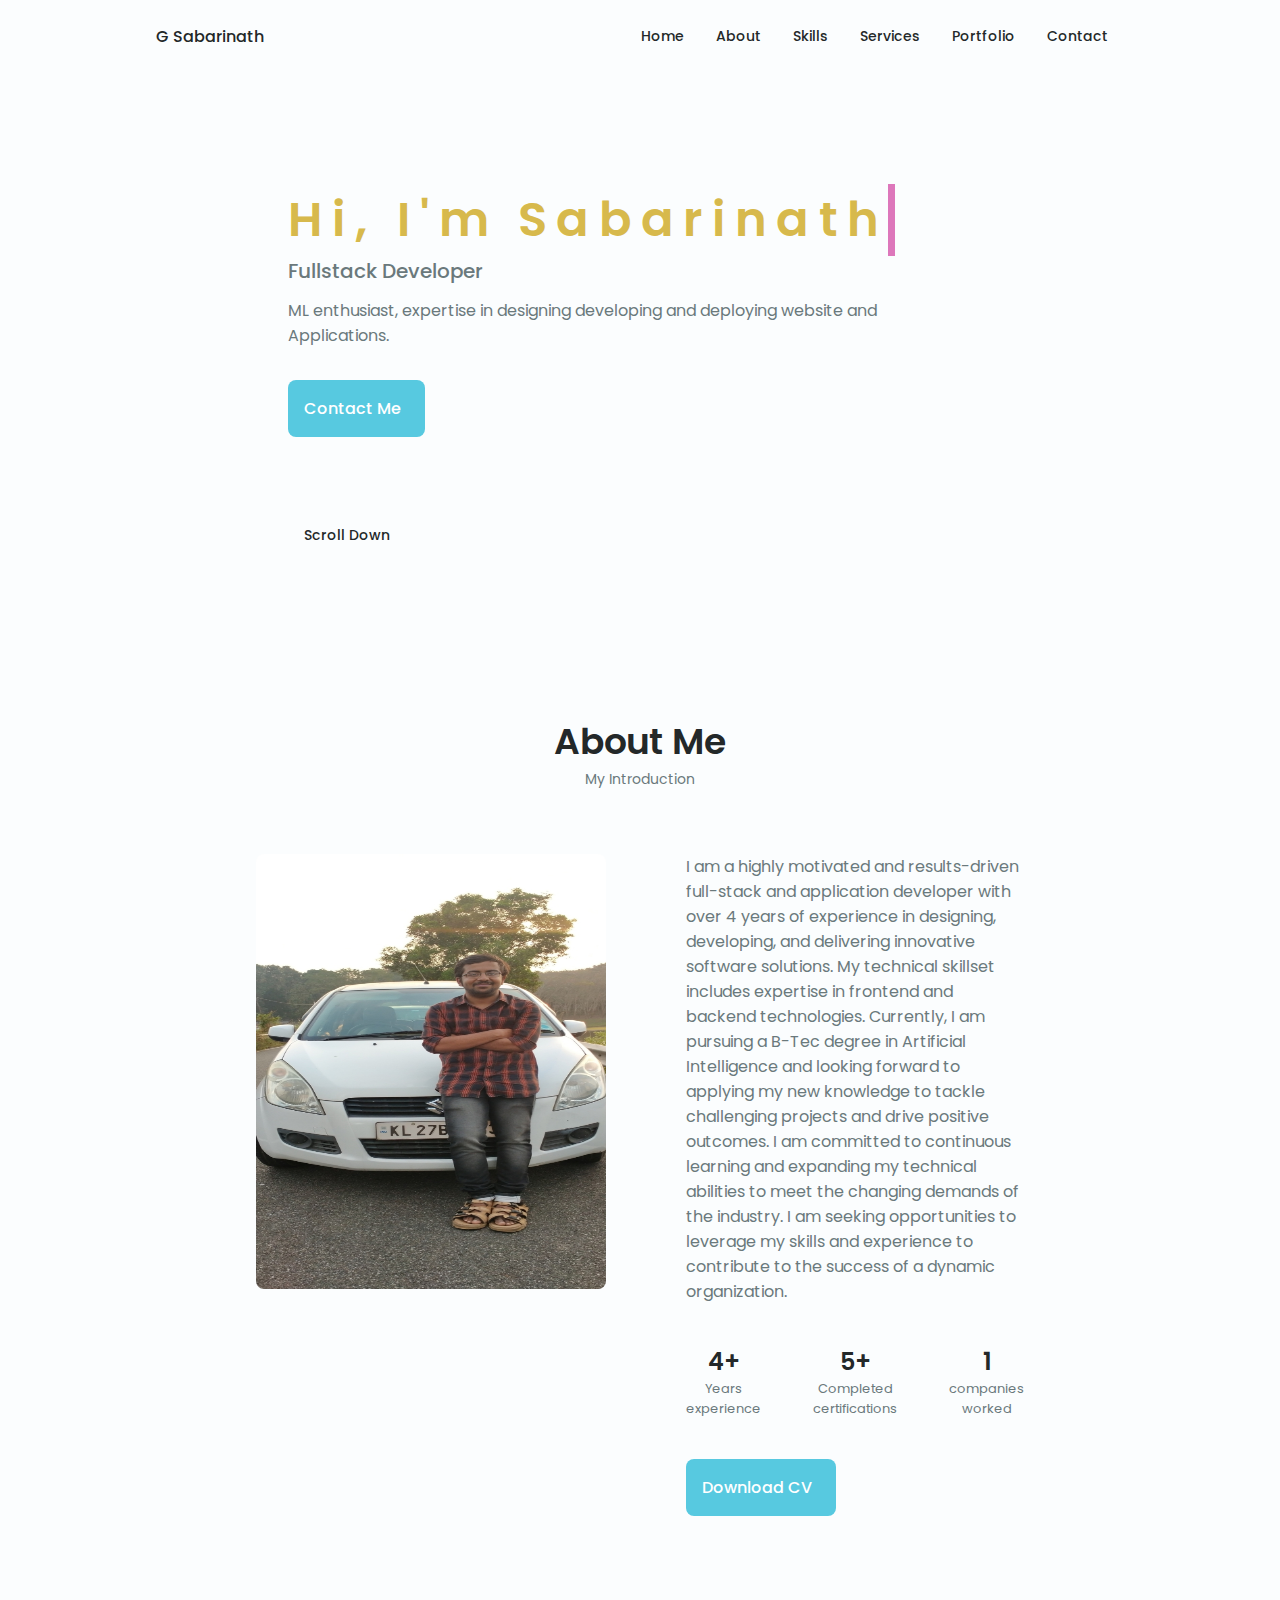
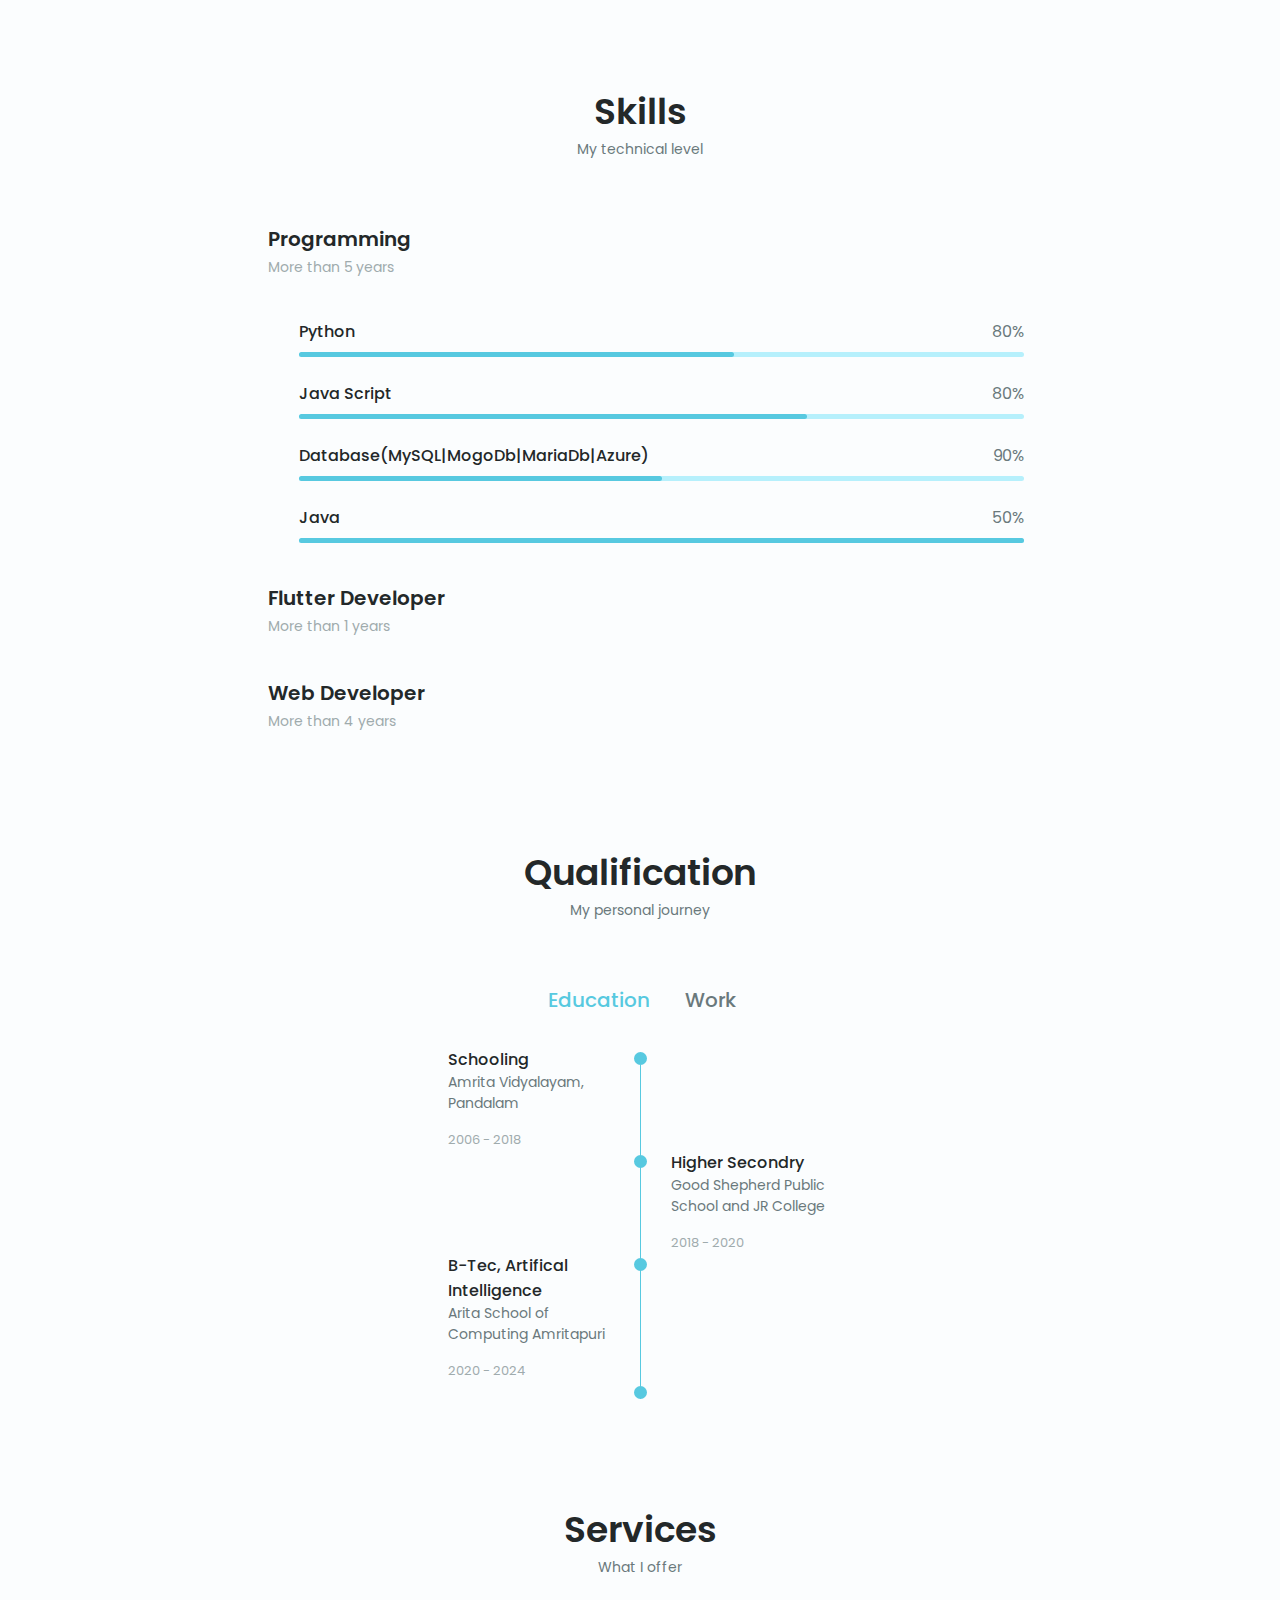
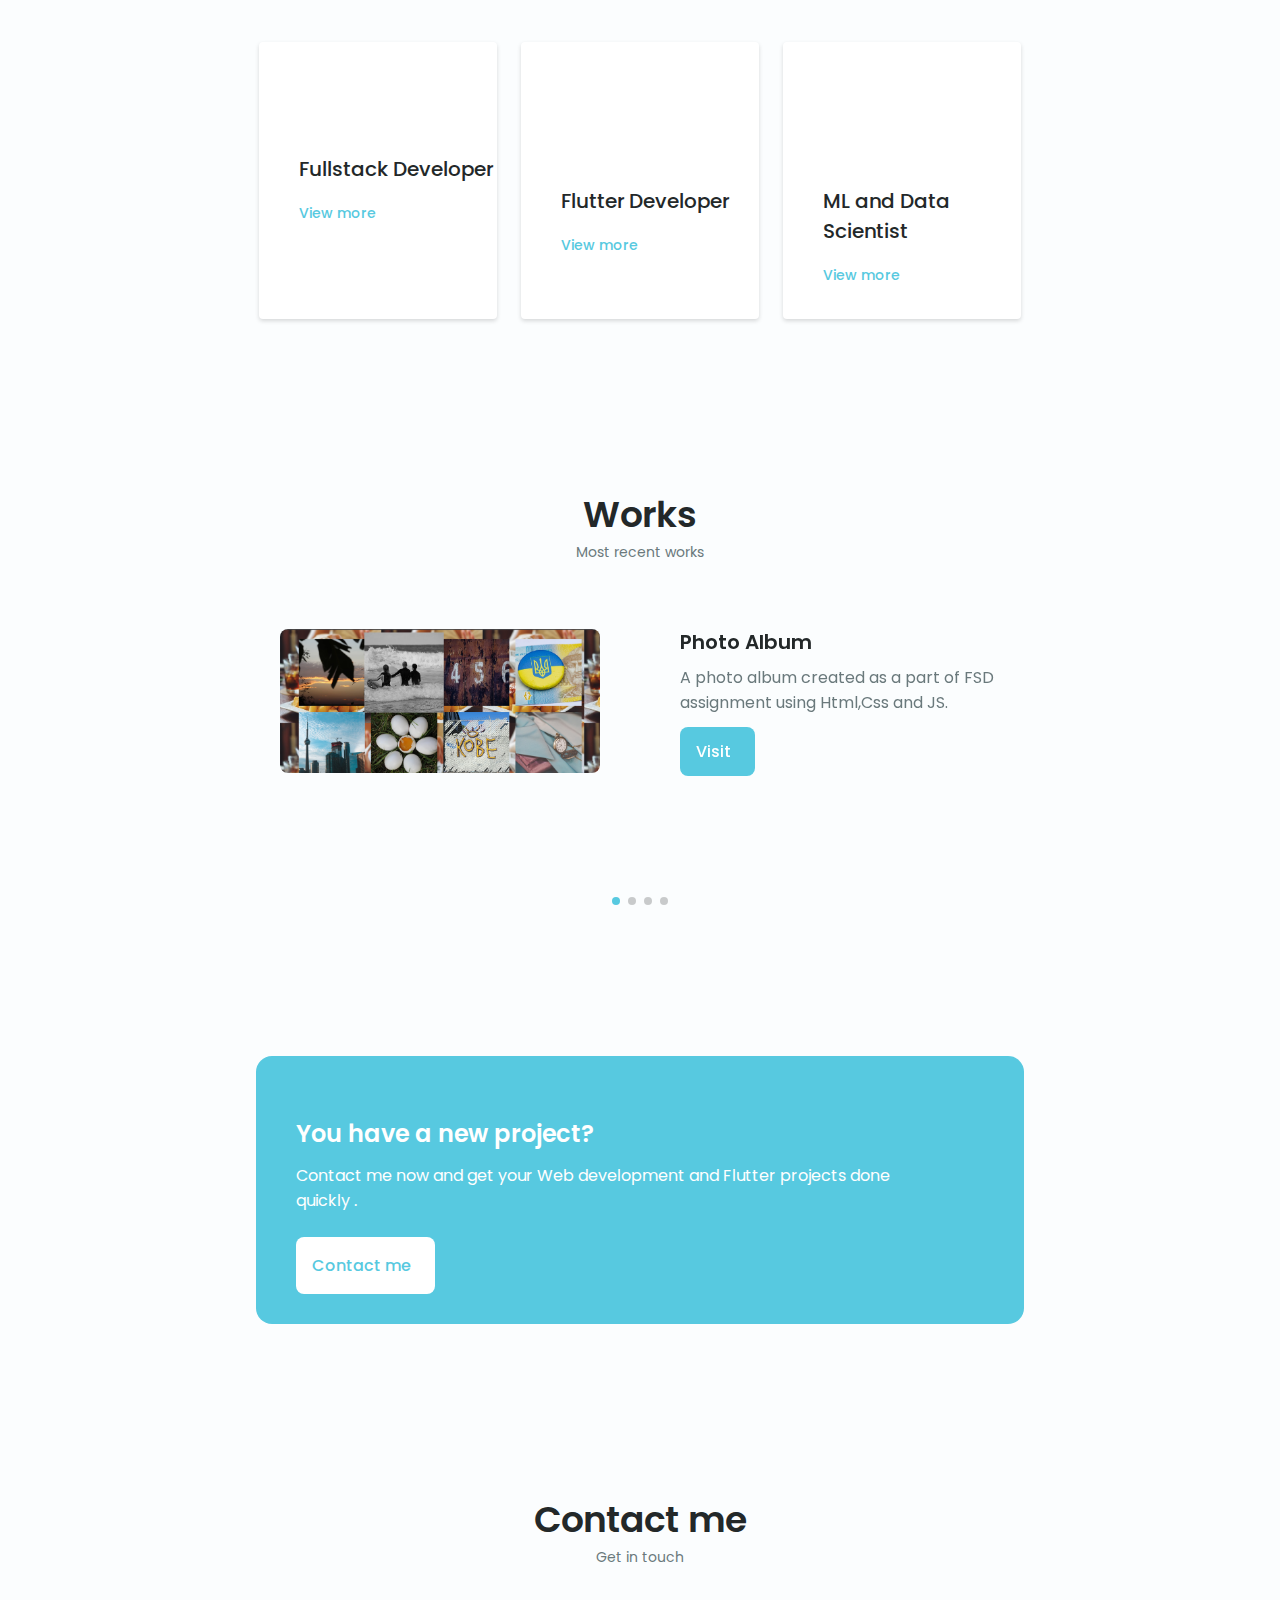
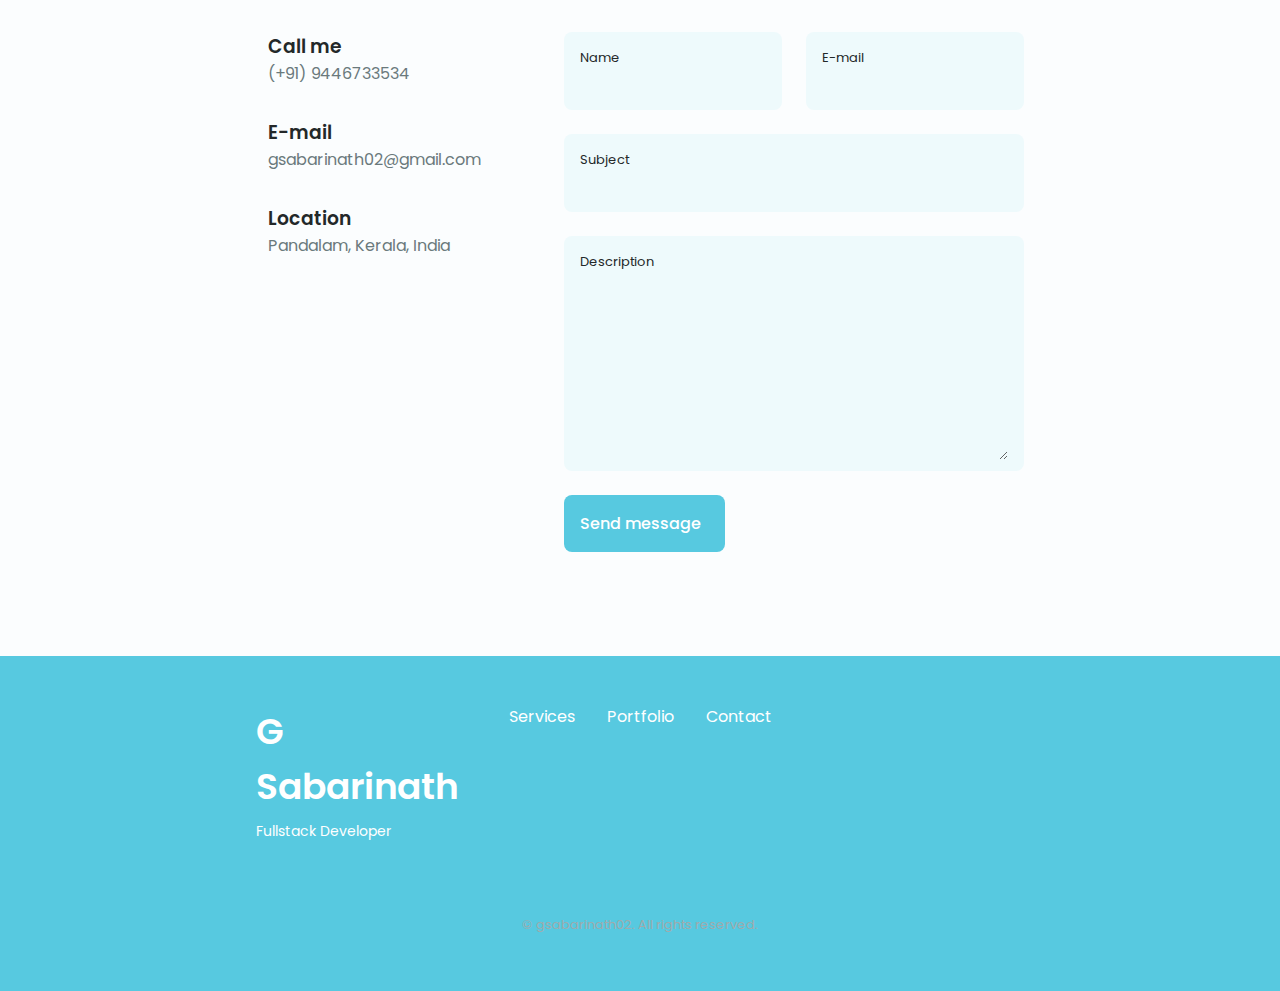
==== index.html @ 2fd99873 "Wordle Game Started" ====
<!DOCTYPE html>
    <html lang="en">
    <head>
        <meta charset="UTF-8">
        <meta name="viewport" content="width=device-width, initial-scale=1.0">

        <!--==================== UNICONS ====================-->
        <link rel="stylesheet" href="https://unicons.iconscout.com/release/v4.0.0/css/line.css">
        
        <!--==================== SWIPER CSS ====================-->
        <link rel="stylesheet" href="./packages/css/swiper-bundle.min.css">
        
        <!--==================== CSS ====================-->
        <link rel="stylesheet" href="./packages/css/styles.css">

        <style>
            
        </style>

        <title>Sabarinath</title>
    </head>
    <body>
        <!--==================== HEADER ====================-->
        <header class="header" id="header">
            <nav class="nav container">
                <a href="#" class="nav__logo">G Sabarinath</a>
                <div class="nav__menu" id="nav-menu">
                    <ul class="nav__list grid">
                        <li class="nav__item">
                            <a href="#home" class="nav__link">
                                <i class="uil uil-estate nav__icon"></i>Home
                            </a>
                        </li>
                        <li class="nav__item">
                            <a href="#about" class="nav__link">
                                <i class="uil uil-user nav__icon"></i>About
                            </a>
                        </li>
                        <li class="nav__item">
                            <a href="#skills" class="nav__link">
                                <i class="uil uil-file-alt nav__icon"></i>Skills
                            </a>
                        </li>
                          <li class="nav__item">
                            <a href="#services" class="nav__link">
                                <i class="uil uil-briefcase-alt nav__icon"></i>Services
                            </a>
                        </li>
                        <li class="nav__item">
                            <a href="#portfolio" class="nav__link">
                                <i class="uil uil-scenery nav__icon"></i>Portfolio                                
                            </a>
                        </li>
                        <li class="nav__item">
                            <a href="#contact" class="nav__link">
                                <i class="uil uil-message nav__icon"></i>Contact                               
                            </a>
                        </li>
                    </ul>
                    <i class="uil uil-times nav__close" id="nav-close"></i>
                </div>
                <div class="nav__btns">
                    <!-- Theme change button -->

                    <i class="uil uil-moon change-theme" id="theme-button"></i>

                    <div class="nav__toggle" id="nav-toggle">
                        <i class="uil uil-apps"></i>
                    </div>
                </div>
            </nav>
        </header>

        <!--==================== MAIN ====================-->
        <main class="main">
            <!--==================== HOME ====================-->
            <section class="home section" id="home">
                <div class="home__container container grid">
                    <div class="home__content grid">
                        <div class="home__social">
                            <a href="https://www.linkedin.com/in/g-sabarinath02/" target="_blank" class="home__social-icon">
                                <i class="uil uil-linkedin-alt"></i>
                            </a>
                            <a href="https://twitter.com/g-sabarinath02" target="_blank" class="home__social-icon">
                                <i class="uil uil-twitter-alt"></i>
                            </a>
                            <a href="https://www.github.com/gsabarinath02" target="_blank" class="home__social-icon">
                                <i class="uil uil-github-alt"></i>
                            </a>
                        </div>

                        <div class="home__data">
                            <h1 class="home__title home__title-container">Hi, I'm Sabarinath
                            <h3 class="home__subtitle">Fullstack Developer</h3>
                            <p class="home__description">ML enthusiast,  expertise in designing developing and deploying website and Applications.</p>
                            <a href="#contact" class="button button--flex home__button">
                                Contact Me<i class="uil uil-message button__icon"></i>
                            </a>
                        </div>
                    </div>

                    <div class="home__scroll">
                        <a href="#about" class="home__scroll-button button--flex">
                            <i class="uil uil-mouse-alt home__scroll-mouse"></i>
                            <span class="home__scroll-name">Scroll Down</span>
                            <i class="uil uil-arrow-down home__scroll-arrow"></i>
                        </a>
                    </div>
                </div>
            </section>

            <!--==================== ABOUT ====================-->
            <section class="about section" id="about">
                <h2 class="section__title">About Me</h2>
                <span class="section__subtitle">My Introduction</span>

                <div class="about__container container grid">
                    <img src="packages/images/sabari2.png" alt="" class="about__img">
                    <div class="about__data">
                        <p class="about__description">
                            I am a highly motivated and results-driven full-stack and application developer with over 4 years of experience in designing, developing, 
                            and delivering innovative software solutions. My technical skillset includes expertise in frontend and backend technologies. 
                            Currently, I am pursuing a B-Tec degree in Artificial Intelligence and looking forward to applying my new knowledge to tackle 
                            challenging projects and drive positive outcomes.
                             I am committed to continuous learning and expanding my technical abilities to meet the changing demands of the industry.
                              I am seeking opportunities to leverage my skills and experience to contribute to the success of a dynamic organization.
                        </p>
                        <div class="about__info">
                            <div>
                                <span class="about__info-title">4+</span>
                                <span class="about__info-name">Years <br> experience</span>
                            </div>
                            <div>
                                <span class="about__info-title">5+</span>
                                <span class="about__info-name">Completed <br> certifications</span>
                            </div>
                            <div>
                                <span class="about__info-title">1</span>
                                <span class="about__info-name">companies<br>worked</span>
                            </div>
                        </div>

                        <div class="about__buttons">
                            <a download="" href="packages/Sabari_cv.pdf" class="button button--flex">
                                Download CV<i class="uil uil-download-alt button__icon"></i>
                            </a>
                        </div>
                    </div>
                </div>
            </section>

            <!--==================== SKILLS ====================-->
            <section class="skills section" id="skills">
                <h2 class="section__title">Skills</h2>
                <span class="section__subtitle">My technical level</span>

                <div class="skills__container container grid">
                    <div>
                         <!--==================== SKILL-1 ====================-->
                        <div class="skills__content skills__open">
                            <div class="skills__header">
                                <i class="uil uil-analytics skills__icon"></i>
                               <div>
                                   <h1 class="skills__title">Programming</h1>
                                   <span class="skills__subtitle">More than 5 years</span>
                               </div>

                               <i class="uil uil-angle-down skills__arrow"></i>
                            </div>
                            <div class="skills__list grid">
                                <div class="skills__data">
                                    <div class="skills__titles">
                                        <h3 class="skills__name">Python</h3>
                                        <span class="skills__number">80%</span>
                                    </div>
                                    <div class="skills__bar">
                                        <span class="skills__percentage skills__python"></span>
                                    </div>
                                </div>
                               <div class="skills__data">
                                   <div class="skills__titles">
                                       <h3 class="skills__name">Java Script</h3>
                                       <span class="skills__number">80%</span>
                                   </div>
                                   <div class="skills__bar">
                                       <span class="skills__percentage skills__tab"></span>
                                   </div>
                               </div>
                               <div class="skills__data">
                                   <div class="skills__titles">
                                       <h3 class="skills__name">Database(MySQL|MogoDb|MariaDb|Azure)</h3>
                                       <span class="skills__number">90%</span>
                                   </div>
                                   <div class="skills__bar">
                                       <span class="skills__percentage skills__sql"></span>
                                   </div>
                               </div>
                               <div class="skills__data">
                                   <div class="skills__titles">
                                       <h3 class="skills__name">Java</h3>
                                       <span class="skills__number">50%</span>
                                   </div>
                                   <div class="skills__bar">
                                       <span class="skills__percentage skills__java"></span>
                                   </div>
                               </div>
                            </div>
                        </div>
                         <!--==================== SKILLS 2 ====================-->
                        <div class="skills__content skills__close">
                            <div class="skills__header">
                                <i class="uil uil-money-bill skills__icon"></i>
                               <div>
                                   <h1 class="skills__title">Flutter Developer</h1>
                                   <span class="skills__subtitle">More than 1 years</span>
                               </div>

                               <i class="uil uil-angle-down skills__arrow"></i>
                            </div>
                            <div class="skills__list grid">
                                <div class="skills__data">
                                    <div class="skills__titles">
                                        <h3 class="skills__name">Dart</h3>
                                        <span class="skills__number">50%</span>
                                    </div>
                                    <div class="skills__bar">
                                        <span class="skills__percentage skills__bank"></span>
                                    </div>
                               </div>
                               <div class="skills__data">
                                   <div class="skills__titles">
                                       <h3 class="skills__name">Flutter</h3>
                                       <span class="skills__number">50%</span>
                                   </div>
                                   <div class="skills__bar">
                                       <span class="skills__percentage skills__counter"></span>
                                   </div>
                               </div>
                               <div class="skills__data">
                                    <div class="skills__titles">
                                      <h3 class="skills__name">Firebase</h3>
                                      <span class="skills__number">60%</span>
                                    </div>
                                    <div class="skills__bar">
                                       <span class="skills__percentage skills__java"></span>
                                    </div>
                                </div>
                                <div class="skills__data">
                                   <div class="skills__titles">
                                       <h3 class="skills__name"></h3>
                                       <span class="skills__number">90%</span>
                                   </div>
                                   <div class="skills__bar">
                                       <span class="skills__percentage skills__office"></span>
                                   </div>
                                </div>
                            </div>
                        </div>
                    </div>

                    <div>
                        <!--==================== SKILLS 3 ====================-->
                        <div class="skills__content skills__close">
                            <div class="skills__header">
                               <i class="uil uil-brackets-curly skills__icon"></i>
                               <div>
                                   <h1 class="skills__title">Web Developer</h1>
                                   <span class="skills__subtitle">More than 4 years</span>
                               </div>

                               <i class="uil uil-angle-down skills__arrow"></i>
                            </div>
                            <div class="skills__list grid">
                                <div class="skills__data">
                                    <div class="skills__titles">
                                        <h3 class="skills__name">HTML</h3>
                                        <span class="skills__number">90%</span>
                                    </div>
                                    <div class="skills__bar">
                                        <span class="skills__percentage skills__html"></span>
                                    </div>
                                </div>
                               <div class="skills__data">
                                   <div class="skills__titles">
                                       <h3 class="skills__name">CSS</h3>
                                       <span class="skills__number">80%</span>
                                   </div>
                                   <div class="skills__bar">
                                       <span class="skills__percentage skills__css"></span>
                                   </div>
                               </div>
                               <div class="skills__data">
                                   <div class="skills__titles">
                                       <h3 class="skills__name">JavaScript</h3>
                                       <span class="skills__number">80%</span>
                                   </div>
                                   <div class="skills__bar">
                                       <span class="skills__percentage skills__js"></span>
                                   </div>
                               </div>
                               <div class="skills__data">
                                   <div class="skills__titles">
                                       <h3 class="skills__name">WordPress</h3>
                                       <span class="skills__number">70%</span>
                                   </div>
                                   <div class="skills__bar">
                                       <span class="skills__percentage skills__wordpress"></span>
                                   </div>
                               </div>
                           </div>
                       </div>
                    </div>
                </div>
            </section>

              <!--==================== QUALIFICATION ====================-->
        <section class="qualification__section">
            <h2 class="section__title">Qualification</h2>
            <span class="section__subtitle">My personal journey</span>

            <div class="qualification__container container">
                <div class="qualification__tabs">
                    <div class="qualification__button button--flex qualification__active" data-target='#education'>
                        <i class="uil uil-graduation-cap qualification__icon"></i>
                        Education
                    </div>

                    <div class="qualification__button button--flex" data-target="#work">
                        <i class="uil uil-briefcase-alt qualification__icon"></i>
                        Work
                    </div>
                </div>

                <div class="qualification__sections">
            <!--==================== QUALIFICATION CONTENT 1 ====================-->
            <div class="qualification__content qualification__active" data-content id="education">
             <!--==================== QUALIFICATION 1 ====================--> 
             <div class="qualification__data">
                 <div>
                     <h3 class="qualification__title">Schooling</h3>
                     <span class="qualification__subtitle">Amrita Vidyalayam, Pandalam</span>
                     <div class="qualification__calendar">
                        <i class="uil uil-calendar-alt"></i>
                        2006 - 2018
                     </div>
                 </div>

                 <div>
                     <span class="qualification__rounder"></span>
                     <span class="qualification__line"></span>
                 </div>
             </div>
             
             <!--==================== QUALIFICATION 2 ====================--> 
             <div class="qualification__data">
                <div></div>
                <div>
                   <span class="qualification__rounder"></span>
                   <span class="qualification__line"></span>
                </div>

                <div>
                    <h3 class="qualification__title">Higher Secondry</h3>
                    <span class="qualification__subtitle">Good Shepherd Public School and JR College</span>
                    <div class="qualification__calendar">
                       <i class="uil uil-calendar-alt"></i>
                       2018 - 2020
                    </div>
                </div>
            </div> 

            <!--==================== QUALIFICATION 3 ====================--> 
            <div class="qualification__data">
                <div>
                    <h3 class="qualification__title">B-Tec, Artifical Intelligence</h3>
                    <span class="qualification__subtitle">Arita School of Computing Amritapuri</span>
                    <div class="qualification__calendar">
                       <i class="uil uil-calendar-alt"></i>
                       2020 - 2024
                    </div>
                </div>

                <div>
                    <span class="qualification__rounder"></span>
                    <span class="qualification__line"></span>
                </div>
            </div> 

            <!--==================== QUALIFICATION 4 ====================--> 
            <div class="qualification__data">
                <div></div>
                <div>
                    <span class="qualification__rounder"></span>
                   <!-- <span class="qualification__line"></span> -->
                </div>          
            </div>
            </div>
            
            <!--==================== QUALIFICATION CONTENT 2 ====================-->
            <div class="qualification__content" data-content id="work">
                <!--==================== QUALIFICATION 1 ====================--> 
                <div class="qualification__data">
                    <div>
                        <h3 class="qualification__title">Fullstack Developer</h3>
                        <span class="qualification__subtitle">Freelancer & Superbees Pvt Ltd.</span>
                        <div class="qualification__calendar">
                           <i class="uil uil-calendar-alt"></i>
                           2018 - ongoing
                        </div>
                    </div>
   
                    <div>
                        <span class="qualification__rounder"></span>
                        <span class="qualification__line"></span>
                    </div>
                </div>
                
                <!--==================== QUALIFICATION 2 ====================--> 
                <div class="qualification__data">
                   <div></div>
                   <div>
                      <span class="qualification__rounder"></span>
                      <span class="qualification__line"></span>
                   </div>
   
                   <div>
                       <h3 class="qualification__title">Flutter Developer</h3>
                       <span class="qualification__subtitle">Freelancer</span>
                       <div class="qualification__calendar">
                          <i class="uil uil-calendar-alt"></i>
                          2022 - ongoing
                       </div>
                   </div>
               </div> 
   
               <!--==================== QUALIFICATION 3 ====================--> 
               <div class="qualification__data">
                   <div>
                       <h3 class="qualification__title">Project Manager</h3>
                       <span class="qualification__subtitle">Amrita Hospital Faridabad</span>
                       <div class="qualification__calendar">
                          <i class="uil uil-calendar-alt"></i>
                          july 2022 -Aug 2022 
                       </div>
                   </div>
   
                   <div>
                       <span class="qualification__rounder"></span>
                       <!-- <span class="qualification__line"></span> -->
                   </div>
               </div> 
          
               </div> 
             
               </div>
            </div>
        </section>
      
        <!--==================== SERVICES ====================-->
        <section class="services section" id="services">
            <h2 class="section__title">Services</h2>
            <span class="section__subtitle">What I offer</span>

            <div class="services__container container grid">
        <!--==================== SERVICES 1 ====================-->  
        <div class="services__content">
            <div>
                <i class="uil uil-arrow services__icon"></i>
                <h3 class="services__title">Fullstack Developer<br></h3>
            </div>
            <span class="button button--flex button--small button--link services__button">
                View more
                <i class="uil uil-arrow-right button__icon"></i>
            </span>

            <div class="services__modal">
                <div class="services__modal-content">
                    <h4 class="services__modal-title">Fullstack Developer <br></h4>
                    <i class="uil uil-times services__modal-close"></i>

                    <ul class="services__modal-services grid">
                        <li class="services__modal-service">
                            <i class="uil uil-check-circle services__modal-icon"></i>
                            <p>I develope the UI/UX.</p>
                        </li>

                        <li class="services__modal-service">
                            <i class="uil uil-check-circle services__modal-icon"></i>
                            <p>Webpage development and Hosting.</p>
                        </li>

                        <li class="services__modal-service">
                            <i class="uil uil-check-circle services__modal-icon"></i>
                            <p>website Managing.</p>
                        </li>

                        <li class="services__modal-service">
                            <i class="uil uil-check-circle services__modal-icon"></i>
                            <p>Well Trained in WordPress.</p>
                        </li>
                    </ul>
                </div>
            </div>
        </div>  
        
        <!--==================== SERVICES 2 ====================--> 
        <div class="services__content">
            <div>
                <i class="uil uil-money-bill skills__icon"></i>
                <h3 class="services__title">Flutter Developer<br> </h3>
            </div>
            <span class="button button--flex button--small button--link services__button">
                View more
                <i class="uil uil-arrow-right button__icon"></i>
            </span>

            <div class="services__modal">
                <div class="services__modal-content">
                    <h4 class="services__modal-title">Flutter Developer<br></h4>
                    <i class="uil uil-times services__modal-close"></i>

                    <ul class="services__modal-services grid">
                        <li class="services__modal-service">
                            <i class="uil uil-check-circle services__modal-icon"></i>
                            <p>Android.</p>
                        </li>

                        <li class="services__modal-service">
                            <i class="uil uil-check-circle services__modal-icon"></i>
                            <p>IOS.</p>
                        </li>

                        <li class="services__modal-service">
                            <i class="uil uil-check-circle services__modal-icon"></i>
                            <p>Web Apps.</p>
                        </li>

                        <li class="services__modal-service">
                            <i class="uil uil-check-circle services__modal-icon"></i>
                            <p>UI/UX.</p>
                        </li>
                    </ul>
                </div>
            </div>
        </div>  
       
        <!--==================== SERVICES 3 ====================-->
        <div class="services__content">
            <div>
                
                <i class="uil uil-analytics skills__icon"></i>
                <h3 class="services__title">ML and Data Scientist<br></h3>
            </div>
            <span class="button button--flex button--small button--link services__button">
                View more
                <i class="uil uil-arrow-right button__icon"></i>
            </span>

            <div class="services__modal">
                <div class="services__modal-content">
                    <h4 class="services__modal-title">ML and Data Scientist<br></h4>
                    <i class="uil uil-times services__modal-close"></i>

                    <ul class="services__modal-services grid">
                        <li class="services__modal-service">
                            <i class="uil uil-check-circle services__modal-icon"></i>
                            <p>Coming Soon 😉.</p>
                        </li>

                        <li class="services__modal-service">
                            <i class="uil uil-check-circle services__modal-icon"></i>
                            <p>Still Studying.</p>
                        </li>

                        <li class="services__modal-service">
                            <i class="uil uil-check-circle services__modal-icon"></i>
                            <p>plese wait some time.</p>
                        </li>

                        <li class="services__modal-service">
                            <i class="uil uil-check-circle services__modal-icon"></i>
                            <p>Come Back later.</p>
                        </li>
                    </ul>
                </div>
            </div>
        </div> 
  
       
        </div>
        </section>
        <!--==================== PORTFOLIO ====================-->
        <section class="portfolio section" id="portfolio">

            <h2 class="section__title">Works</h2>
            <span class="section__subtitle">Most recent works</span>

            <div class="portfolio__container container swiper-container">
                <div class="swiper-wrapper">
        <!--==================== PORTFOLIO 1 ====================-->
        
            <div class="portfolio__content grid swiper-slide">
                <img src="./packages/images/portfolio1.png" alt="" class="portfolio__img">

                <div class="portfolio_">
                    <h3 class="portfolio__title">Photo Album</h3>
                    <p class="portfolio__description">A photo album created as a part of FSD assignment using Html,Css and JS.</p>
                    <a href="./photoalbum/PhotoLab.html" class="button button--flex button--small portfolio__button">
                        Visit
                        <i class="uil uil-arrow-right button__icon"></i>
                    </a>
                </div>
            </div>

            <!--==================== PORTFOLIO 2 ====================-->
        
            <div class="portfolio__content grid swiper-slide">
                <img src="./packages/images/portfolio3.PNG" alt="" style="width:200px;height:150px;"class="portfolio__img">


                <div class="portfolio_">
                    <h3 class="portfolio__title">AMPS- website</h3>
                    <p class="portfolio__description">Amrita Motion Picture Society website.....</p>
                    <a href="#" class="button button--flex button--small portfolio__button">
                        Soon
                        <i class="uil uil-arrow-right button__icon"></i>
                    </a>
                </div>
            </div>

            <!--==================== PORTFOLIO 3 ====================-->
        
            <div class="portfolio__content grid swiper-slide">
                <img src="packages\images\tic.jpg" alt="" class="portfolio__img">

                <div class="portfolio_">
                    <h3 class="portfolio__title">Tic Tac Toe Game</h3>
                    <p class="portfolio__description">A  fully funnctioning Tic Tac Toe game using Html Css and JS | single player |Multiplayer available.</p>
                    <a href="./tictactoe/index.html" class="button button--flex button--small portfolio__button">
                        Play now
                        <i class="uil uil-arrow-right button__icon"></i>
                    </a>
                </div>
            </div>

                        <!--==================== PORTFOLIO 4 ====================-->
        
                        <div class="portfolio__content grid swiper-slide">
                            <img src="packages\images\portfolio4.png" alt="" class="portfolio__img">
            
                            <div class="portfolio_">
                                <h3 class="portfolio__title">Wordle Game</h3>
                                <p class="portfolio__description">A  fully funnctioning Wordle game using Html Css and JS | Try to guess the word in least try!!!.</p>
                                <a href="./Wordle/index.html" class="button button--flex button--small portfolio__button">
                                    Play now
                                    <i class="uil uil-arrow-right button__icon"></i>
                                </a>
                            </div>
                        </div>
                </div>

            <!-- add arrows-->
            <div class="swiper-button-next">
                <i class="uil uil-angle-right-b swiper-portfolio-icon"></i>
            </div>

            <div class="swiper-button-prev">
                <i class="uil uil-angle-left-b swiper-portfolio-icon"></i>
            </div>

            <!-- Add Pagination -->
            <div class="swiper-pagination"></div>
            
        
        </div>

        </section>

        <!--==================== PROJECT IN MIND ====================-->
        <section class="project section">

            <div class="project__bg">
                <div class="project__container container grid">
                    <div class="project__data">
                        <h2 class="project__title">You have a new project?</h2>
                        <p class="project__description">Contact me now and get your Web development and Flutter projects done quickly .</p>
                        <a href="#contact" class="button button--flex button--white">Contact me
                            <i class="uil uil-message project__icon button__icon"></i>
                        </a>
                       
                    </div>
                </div>
            </div>

        </section>



        <!--==================== CONTACT ME ====================-->
        <section class="contact section" id="contact">
            <h2 class="section__title">Contact me</h2>
            <span class="section__subtitle">Get in touch</span>

            <div class="contact__container container grid">
                <div>
                    <div class="contact__information">
                        <i class="uil uil-phone-alt contact__icon"></i>

                        <div>
                            <h3 class="contact__title">Call me</h3>
                            <span class="contatc__subtitle">(+91) 9446733534</span>
                        </div>
                    </div>

                    <div class="contact__information">
                        <i class="uil uil-envelope contact__icon"></i>

                        <div>
                            <h3 class="contact__title">E-mail</h3>
                            <span class="contatc__subtitle">gsabarinath02@gmail.com</span>
                        </div>
                    </div>

                    <div class="contact__information">
                        <i class="uil uil-map-marker contact__icon"></i>

                        <div>
                            <h3 class="contact__title">Location</h3>
                            <span class="contatc__subtitle">Pandalam, Kerala, India</span>
                        </div>
                    </div>
                </div>

                <form action="" class="contact__form grid">
                    <div class="contact__inputs grid">
                        <div class="contact__content">
                            <label for="" class="contact__label">Name</label>
                            <input type="text" class="contact__input">
                        </div>

                        <div class="contact__content">
                            <label for="" class="contact__label">E-mail</label>
                            <input type="email" class="contact__input">
                        </div>
                    </div>

                    <div class="contact__content">
                        <label for="" class="contact__label">Subject</label>
                        <input type="text" class="contact__input">
                    </div>

                    <div class="contact__content">
                        <label for="" class="contact__label">Description</label>
                        <textarea name="" id="" cols="0" rows="7" class="contact__input"></textarea>
                    </div>

                    <div>
                        <a href="mailto:gsabarinath02@gmail.com" class="button button--flex">
                            Send message
                            <i class="uil uil-message button__icon"></i>
                        </a>
                    </div>
                </form>
            </div>

        </section>
    </main>

    <!--==================== FOOTER ====================-->
    <footer class="footer">

        <div class="footer__bg">
            <div class="footer__container container grid">
                <div>
                    <h1 class="footer__title">G Sabarinath</h1>
                    <span class="footer__subtitle">Fullstack Developer</span>
                </div>

                <ul class="footer__links">
                    <li>
                        <a href="#services" class="footer__link">Services</a>
                    </li>
                    <li>
                        <a href="#portfolio" class="footer__link">Portfolio</a>
                    </li>
                    <li>
                        <a href="#contact" class="footer__link">Contact</a>
                    </li>
                </ul>

                <div class="footer__socials">
                    <a href=https://www.facebook.com/" target="_blank" class="footer__social">
                        <i class="uil uil-facebook"></i>
                    </a>
                    <a href="https://www.instagram.com/gsabarinath02" target="_blank" class="footer__social">
                        <i class="uil uil-instagram"></i>
                    </a>
                    <a href="https://twitter.com/gsabarinath02 target="_blank" class="footer__social">
                        <i class="uil uil-twitter-alt"></i>
                    </a>
                </div>
            </div>
            <p class="footer__copy">&#169; gsabarinath02. All rights reserved.</p>
        </div>
    </footer>

    <!--==================== SCROLL TOP ====================-->
    <a href="#" class="scrollup" id="scroll-up">
        <i class="uil uil-arrow-up scrollup__icon"></i>
    </a>
    

    <!--==================== SWIPER JS ====================-->
    <script src="./packages/js/swiper-bundle.min.js"></script>

    <!--==================== MAIN JS ====================-->
    <script src="./packages/js/main.js"></script>
</body>

</html>
---- packages/css/styles.css ----
/* ==================== GOOGLE FONTS ====================*/
@import url("https://fonts.googleapis.com/css2?family=Poppins:wght@400;500;600&display=swap");

/*==================== VARIABLES CSS ====================*/
:root {
  --header-height: 3rem;

  /*========== Colors ==========*/
  /* Change favorite color */
  --hue-color: 190; /*Purple 250 - Green 142 - Blue 230 - Pink 340*/

  /* HSL color mode */
  --first-color: hsl(var(--hue-color), 69%, 61%);
  --first-color-second: hsl(var(--hue-color), 69%, 61%);
  --first-color-alt: hsl(var(--hue-color), 57%, 53%);
  --first-color-lighter: hsl(var(--hue-color), 92%, 85%);
  --title-color: hsl(var(--hue-color), 8%, 15%);
  --text-color: hsl(var(--hue-color), 8%, 45%);
  --text-color-light: hsl(var(--hue-color), 8%, 65%);
  --input-color: hsl(var(--hue-color), 70%, 96%);
  --body-color: hsl(var(--hue-color), 60%, 99%);
  --container-color: #fff;
  --scroll-bar-color: hsl(var(--hue-color), 12%, 90%);
  --scroll-thumb-color: hsl(var(--hue-color), 12%, 80%);

  /*========== Font and typography ==========*/
  --body-font: "Poppins", sans-serif;

  /* .5rem = 8px, 1rem = 16px, 1.5rem = 24px ... */
  --big-font-size: 2rem;
  --h1-font-size: 1.5rem;
  --h2-font-size: 1.25rem;
  --h3-font-size: 1.125rem;
  --normal-font-size: 0.938rem;
  --small-font-size: 0.813rem;
  --smaller-font-size: 0.75rem;

  /*========== Font weight ==========*/
  --font-medium: 500;
  --font-semi-bold: 600;

  /*========== Margenes Bottom ==========*/
  /* .25rem = 4px, .5rem = 8px, .75rem = 12px ... */
  --mb-0-25: 0.25rem;
  --mb-0-5: 0.5rem;
  --mb-0-75: 0.75rem;
  --mb-1: 1rem;
  --mb-1-5: 1.5rem;
  --mb-2: 2rem;
  --mb-2-5: 2.5rem;
  --mb-3: 3rem;

  /*========== z index ==========*/
  --z-tooltip: 10;
  --z-fixed: 100;
  --z-modal: 1000;
}

/* Font size for large devices */
@media screen and (min-width: 968px) {
  :root {
    --big-font-size: 3rem;
    --h1-font-size: 2.25rem;
    --h2-font-size: 1.5rem;
    --h3-font-size: 1.25rem;
    --normal-font-size: 1rem;
    --small-font-size: 0.875rem;
    --smaller-font-size: 0.813rem;
  }
}

/*========== Variables Dark theme ==========*/
body.dark-theme {
  /* HSL color mode */
  --first-color-second: hsl(var(--hue-color), 30%, 8%);
  --title-color: hsl(var(--hue-color), 8%, 95%);
  --text-color: hsl(var(--hue-color), 8%, 45%);
  --text-color-light: hsl(var(--hue-color), 8%, 75%);
  --input-color: hsl(var(--hue-color), 29%, 16%);
  --body-color: hsl(var(--hue-color), 28%, 12%);
  --container-color: hsl(var(--hue-color), 29%, 16%);
  --scroll-bar-color: hsl(var(--hue-color), 12%, 48%);
  --scroll-thumb-color: hsl(var(--hue-color), 12%, 36%);
}

/*========== Button Dark/Light ==========*/
.nav__btns {
  display: flex;
  align-items: center;
}

.change-theme {
  font-size: 1.25rem;
  color: var(--title-color);
  margin-right: var(--mb-1);
  cursor: pointer;
}

.change-theme:hover {
  color: var(--first-color);
}

/*==================== BASE ====================*/

* {
  box-sizing: border-box;
  padding: 0;
  margin: 0;
}

html {
  scroll-behavior: smooth;
}

body {
  margin: 0 0 var(--header-height) 0;
  font-family: var(--body-font);
  font-size: var(--normal-font-size);
  background-color: var(--body-color);
  color: var(--text-color);
}

h1,
h2,
h3,
h4 {
  color: var(--title-color);
  font-weight: var(--font-semi-bold);
}

ul {
  list-style: none;
}

a {
  text-decoration: none;
}

img {
  width: 100%;
  height: auto;
}

/*==================== REUSABLE CSS CLASSES ====================*/
.section {
  padding: 2rem 0 4rem;
  margin-bottom: 40px;
}

.section__title {
  font-size: var(--h1-font-size);
}

.section__subtitle {
  display: block;
  font-size: var(--small-font-size);
  margin-bottom: var(--mb-2);
}

.section__title,
.section__subtitle {
  text-align: center;
}

/*==================== LAYOUT ====================*/

.container {
  max-width: 768px;
  margin-left: var(--mb-1-5);
  margin-right: var(--mb-1-5);
}

.grid {
  display: grid;
  gap: 1.5rem;
}

.header {
  width: 100%;
  position: fixed;
  bottom: 0;
  left: 0;
  z-index: var(--z-fixed);
  background-color: var(--body-color);
}

/*==================== NAV ====================*/
.nav {
  max-width: 968px;
  height: var(--header-height);
  display: flex;
  justify-content: space-between;
  align-items: center;
}

.nav__logo,
.nav__toggle {
  color: var(--title-color);
  font-weight: var(--font-medium);
}

.nav__logo:hover {
  color: var(--first-color);
}

.nav__toggle {
  font-size: 1.1rem;
  cursor: pointer;
}

.nav__toggle:hover {
  color: var(--first-color);
}

@media screen and (max-width: 767px) {
  .nav__menu {
    position: fixed;
    bottom: -100%;
    left: 0;
    width: 100%;
    background-color: var(--body-color);
    padding: 2rem 1.5rem 4rem;
    box-shadow: 0 -1px 4px rgba(0, 0, 0, 0.15);
    border-radius: 1.5rem 1.5rem 0 0;
    transition: 0.3s;
  }
}

.nav__list {
  grid-template-columns: repeat(3, 1fr);
  gap: 2rem;
}
.nav__link {
  display: flex;
  flex-direction: column;
  align-items: center;
  font-size: var(--small-font-size);
  color: var(--title-color);
  font-weight: var(--font-medium);
}

.nav__link:hover {
  color: var(--first-color);
}

.nav__icon {
  font-size: 1.2rem;
}

.nav__close {
  position: absolute;
  right: 1.3rem;
  bottom: 0.5rem;
  font-size: 1.5rem;
  cursor: pointer;
  color: var(--first-color);
}

.nav__close:hover {
  color: var(--first-color-alt);
}

/* show menu */
.show-menu {
  bottom: 0;
}

/* Active link */
.active-link {
  color: var(--first-color);
}

/* Change background header */
.scroll-header {
  box-shadow: 0 -1px 4px rgba(0, 0, 0, 0.15);
}

/*==================== HOME ====================*/

.home__container {
  gap: 1rem;
}

.home__content {
  grid-template-columns: 0.5fr 3fr;
  padding-top: 3.5rem;
  align-items: center;
}

.home__social {
  display: grid;
  grid-template-columns: max-content;
  row-gap: 1rem;
}

.home__social-icon {
  font-size: 1.25rem;
  color: var(--first-color);
}

.home__social-icon:hover {
  color: var(--first-color-alt);
}

.home__blob {
  width: 200px;
  fill: var(--first-color);
}

.home__blob-img {
  width: 220px;
}

.home__data {
  grid-column: 1/3;
}

.home__title {
  font-size: var(--big-font-size);
  color: #d7b94c;
  overflow: hidden; /* Hides the overflowing characters */
  border-right: .15em solid #d7b; /* Creates the typing cursor effect */
  white-space: nowrap; /* Prevents line breaks */
  letter-spacing: .20em; /* Adds a bit of space between characters */
  animation: typing 5s steps(40) forwards ,erasing 7s steps(40) forwards 5s alternate infinite; 
}

/* .home__title-container {
  display: inline-block;
  animation: typing-and-erasing 7s steps(40) infinite;
} */ 

 @keyframes typing {
  from { width: 0; }
  to { width: 100%; }
}

@keyframes erasing {
  from { width: 100%; }
  to { width: 0; }
}

/* @keyframes typing-and-erasing {
  0% { width: 0; }
  25% { width: 100%; }
  75% { width: 100%; }
  100% { width: 0; }
} */

.home__subtitle {
  font-size: var(--h3-font-size);
  color: var(--text-color);
  font-weight: var(--font-medium);
  margin-bottom: var(--mb-0-75);
}

.home__description {
  margin-bottom: var(--mb-2);
}

.home__scroll {
  display: none;
}

.home__scroll-button {
  color: var(--first-color);
  transition: 0.3s;
}

.home__scroll-button:hover {
  transform: translateY(0.25rem);
}

.home__scroll-mouse {
  font-size: 2rem;
}

.home__scroll-name {
  font-size: var(--small-font-size);
  color: var(--title-color);
  font-weight: var(--font-medium);
  margin-right: var(--mb-0-25);
}

.home__scroll-arrow {
  font-size: 1.25rem;
}
/*==================== BUTTONS ====================*/

.button {
  display: inline-block;
  background-color: var(--first-color);
  color: #ffff;
  padding: 1rem;
  border-radius: 0.5rem;
  font-weight: var(--font-medium);
}

.button:hover {
  background-color: var(--first-color-alt);
}

.button__icon {
  font-size: 1.2rem;
  margin-left: var(--mb-0-5);
  transition: 0.3s;
}

.button--white {
  background-color: #fff;
  color: var(--first-color);
}

.button--white:hover {
  background-color: #fff;
}

.button--flex {
  display: inline-flex;
  align-items: center;
  transition: 0.3s;
}

.button--small {
  padding: 0.75rem 1rem;
}

.button--link {
  padding: 0;
  background-color: transparent;
  color: var(--first-color);
}

.button--link:hover {
  background-color: transparent;
  color: var(--first-color-alt);
}

/*==================== ABOUT ====================*/
.about__img {
  /* width: 200px; */
  border-radius: 0.5rem;
  justify-self: center;
  align-items: center;
  height: 435px;
  width: 350px;
  /* -webkit-transform: rotateY(-180deg);
  transform: rotateY(-180deg); */
}

.about__img:hover {
  animation: flash 1s;
  -webkit-filter: grayscale(100%); /* Safari 6.0 - 9.0 */
  filter: grayscale(100%);
}

@keyframes flash {
  0% {
    opacity: 1;
  }
  50% {
    opacity: 0.5;
  }
  100% {
    opacity: 1;
  }
}

.about__description {
  text-align: center;
  margin-bottom: var(--mb-2-5);
}

.about__info {
  display: flex;
  justify-content: space-evenly;
  margin-bottom: var(--mb-2-5);
}

.about__info-title {
  font-size: var(--h2-font-size);
  font-weight: var(--font-semi-bold);
  color: var(--title-color);
}

.about__info-name {
  font-size: var(--smaller-font-size);
}

.about__info-title,
.about__info-name {
  display: block;
  text-align: center;
}

.about__buttons {
  display: flex;
  justify-content: center;
}

/*==================== SKILLS ====================*/

.skills__container {
  row-gap: 0;
}

.skills__header {
  display: flex;
  align-items: center;
  margin-bottom: var(--mb-2-5);
  cursor: pointer;
}

.skills__icon,
.skills__arrow {
  font-size: 2rem;
  color: var(--first-color);
}

.skills__icon {
  margin-right: var(--mb-0-75);
}

.skills__title {
  font-size: var(--h3-font-size);
}

.skills__subtitle {
  font-size: var(--small-font-size);
  color: var(--text-color-light);
}

.skills__arrow {
  margin-left: auto;
  transition: 0.4s;
}

.skills__list {
  row-gap: 1.5rem;
  padding-left: 2.7rem;
}

.skills__titles {
  display: flex;
  justify-content: space-between;
  margin-bottom: var(--mb-0-5);
}

.skills__name {
  font-size: var(--normal-font-size);
  font-weight: var(--font-medium);
}

.skills__bar,
.skills__percentage {
  height: 5px;
  border-radius: 0.25rem;
}

.skills__bar {
  background-color: var(--first-color-lighter);
}

.skills__percentage {
  display: block;
  background-color: var(--first-color);
}

.skills__html {
  width: 90%;
}

.skills__css {
  width: 80%;
}

.skills__js {
  width: 60%;
}

.skills__wordpress {
  width: 70%;
}

.skills__python {
  width: 60%;
}

.skills__tab {
  width: 70%;
}

.skills__sql {
  width: 50%;
}

.skills__google {
  width: 70%;
}

.skills__bank {
  width: 80%;
}

.skills__google {
  width: 70%;
}

.skills__counter {
  width: 80%;
}

.skills__office {
  width: 90%;
}

.skills__close .skills__list {
  height: 0;
  overflow: hidden;
}

.skills__open .skills__list {
  height: max-content;
  margin-bottom: var(--mb-2-5);
}

.skills__open .skills__arrow {
  transform: rotate(-180deg);
}

/*==================== QUALIFICATION ====================*/
.qualification__tabs {
  display: flex;
  justify-content: space-evenly;
  margin-bottom: var(--mb-2);
}

.qualification__button {
  font-size: var(--h3-font-size);
  font-weight: var(--font-medium);
  cursor: pointer;
}

.qualification__button:hover {
  color: var(--first-color);
}

.qualification__icon {
  font-size: 1.8rem;
  margin-right: var(--mb-0-25);
}

.qualification__data {
  display: grid;
  grid-template-columns: 1fr max-content 1fr;
  column-gap: 1.5rem;
}

.qualification__title {
  font-size: var(--normal-font-size);
  font-weight: var(--font-medium);
}

.qualification__subtitle {
  display: inline-block;
  font-size: var(--small-font-size);
  margin-bottom: var(--mb-1);
}

.qualification__calendar {
  font-size: var(--smaller-font-size);
  color: var(--text-color-light);
  /* margin-bottom: var(--mb-1) */
}

.qualification__rounder {
  display: inline-block;
  width: 13px;
  height: 13px;
  background-color: var(--first-color);
  border-radius: 50%;
}

.qualification__line {
  display: block;
  width: 1px;
  height: 100%;
  background-color: var(--first-color);
  transform: translate(6px, -7px);
}

.qualification__content[data-content] {
  display: none;
}

.qualification__active[data-content] {
  display: block;
}

.qualification__button.qualification__active {
  color: var(--first-color);
}

/*==================== SERVICES ====================*/
.services__container {
  gap: 1.5rem;
  grid-template-columns: repeat(2, 1fr);
}

.services__content {
  position: relative;
  background-color: var(--container-color);
  padding: 3.5rem 0.5rem 1.25rem 1.5rem;
  border-radius: 0.25rem;
  box-shadow: 0 2px 4px rgba(0, 0, 0, 0.15);
  transition: 0.3s;
}

.services__content:hover {
  box-shadow: 0 4px 8px rgba(0, 0, 0, 0.3);
}

.services__icon {
  display: block;
  font-size: 1.5rem;
  color: var(--first-color);
  margin-bottom: var(--mb-1);
}

.services__title {
  font-size: var(--h3-font-size);
  margin-bottom: var(--mb-1);
  font-weight: var(--font-medium);
}

.services__button {
  cursor: pointer;
  font-size: var(--small-font-size);
}

.services__button:hover .button__icon {
  transform: translateX(0.25rem);
}

.services__modal {
  position: fixed;
  top: 0;
  left: 0;
  right: 0;
  bottom: 0;
  background-color: rgba(0, 0, 0, 0.5);
  display: flex;
  align-items: center;
  justify-content: center;
  padding: 0 1rem;
  z-index: var(--z-modal);
  opacity: 0;
  visibility: hidden;
  transition: 0.3s;
}

.services__modal-content {
  position: relative;
  background-color: var(--container-color);
  padding: 1.5rem;
  border-radius: 0.5rem;
}

.services__modal-services {
  row-gap: 1rem;
}

.services__modal-service {
  display: flex;
}

.services__modal-title {
  font-size: var(--h3-font-size);
  font-weight: var(--font-medium);
  margin-bottom: var(--mb-1-5);
}

.services__modal-close {
  position: absolute;
  top: 1rem;
  right: 1rem;
  font-size: 1.5rem;
  color: var(--first-color);
  cursor: pointer;
}

.services__modal-icon {
  color: var(--first-color);
  margin-right: var(--mb-0-25);
}

/* Active Modal */
.active-modal {
  opacity: 1;
  visibility: visible;
}

/*==================== PORTFOLIO ====================*/
.portfolio__container {
  overflow: initial;
}

.portfolio__content {
  padding: 0 1.5rem;
}

.portfolio__img {
  width: 265px;
  border-radius: 0.5rem;
  justify-self: center;
  transition: transform 0.3s ease-in-out;
}

.portfolio__img:hover {
  transform: scale(1.1);
}


.portfolio__title {
  font-size: var(--h3-font-size);
  margin-bottom: var(--mb-0-5);
}

.portfolio__description {
  margin-bottom: var(--mb-0-75);
}

.portfolio__button:hover .button__icon {
  transform: translateX(0.25rem);
}

.swiper-button-prev::after,
.swiper-button-next::after {
  content: "";
}

.swiper-portfolio-icon {
  font-size: 2rem;
  color: var(--first-color);
}

.swiper-button-prev {
  left: -0.5rem;
}

.swiper-button-next {
  right: -0.5rem;
}

.swiper-container-horizontal > .swiper-pagination-bullets {
  bottom: -2.5rem;
}

.swiper-pagination-bullet-active {
  background-color: var(--first-color);
}

.swiper-button-prev,
.swiper-button-next,
.swiper-pagination-bullet {
  outline: none;
}
/*==================== PROJECT IN MIND ====================*/
.project {
  text-align: center;
}

.project__bg {
  background-color: var(--first-color-second);
  padding-top: 3rem;
}

.project__title {
  font-size: var(--h2-font-size);
  margin-bottom: var(--mb-0-75);
}

.project__description {
  margin-bottom: var(--mb-1-5);
}

.project__title,
.project__description {
  color: #fff;
}

.project__img {
  width: 232px;
  justify-self: center;
}

/*==================== TESTIMONIAL ====================*/
.testimonial__data,
.testimonial__header {
  display: flex;
}

.testimonial__data {
  justify-content: space-between;
  margin-bottom: var(--mb-1);
}

.testimonial__img {
  width: 60px;
  height: 60px;
  border-radius: 50%;
  margin-right: var(--mb-0-75);
}

.testimonial__name {
  font-size: var(--h3-font-size);
  font-weight: var(--font-medium);
}

.testimonial__client {
  font-size: var(--small-font-size);
  color: var(--text-color-light);
}

.testimonial__description {
  margin-bottom: var(--mb-2-5);
}

.testimonial__icon-star {
  color: var(--first-color);
}

.swiper-container .swiper-pagination-testimonial {
  bottom: 0;
}

/*==================== CONTACT ME ====================*/
.contact__container {
  row-gap: 3rem;
}

.contact__information {
  display: flex;
  margin-bottom: var(--mb-2);
}

.contact__icon {
  font-size: 1.5rem;
  color: var(--first-color);
  margin-right: var(--mb-0-75);
}

.content__title {
  font-size: var(--h3-font-size);
  font-weight: var(--font-medium);
}

.contact__subtitle {
  font-size: var(--small-font-size);
  color: var(--text-color-light);
}

.contact__content {
  background-color: var(--input-color);
  border-radius: 0.5rem;
  padding: 0.75rem 1rem 0.25rem;
}

.contact__label {
  font-size: var(--smaller-font-size);
  color: var(--title-color);
}

.contact__input {
  width: 100%;
  background-color: var(--input-color);
  color: var(--text-color);
  font-family: var(--body-font);
  font-size: var(--normal-font-size);
  border: none;
  outline: none;
  padding: 0.25rem 0.5rem 0.5rem 0;
}

/*==================== FOOTER ====================*/
.footer {
  padding-top: 2rem;
}

.footer__container {
  row-gap: 3.5rem;
}

.footer__bg {
  background-color: var(--first-color-second);
  padding: 2rem 0 3rem;
}

.footer__title {
  font-size: var(--h1-font-size);
  margin-bottom: var(--mb-0-25);
}

.footer__subtitle {
  font-size: var(--small-font-size);
}

.footer__links {
  display: flex;
  flex-direction: column;
  row-gap: 1.5rem;
}

.footer__link:hover {
  color: var(--first-color-lighter);
}

.footer__social {
  font-size: 1.25rem;
  margin-right: var(--mb-1-5);
}

.footer__social:hover {
  color: var(--first-color-lighter);
}

.footer__copy {
  font-size: var(--smaller-font-size);
  text-align: center;
  color: var(--text-color-light);
  margin-top: var(--mb-3);
}

.footer__title,
.footer__subtitle,
.footer__link,
.footer__social {
  color: #fff;
}

/*========== SCROLL UP ==========*/
.scrollup {
  position: fixed;
  right: 1rem;
  bottom: -20%;
  background-color: var(--first-color);
  opacity: 0.8;
  padding: 0 0.3rem;
  border-radius: 0.4rem;
  z-index: var(--z-tooltip);
  transition: 0.4s;
}

.scrollup:hover {
  background-color: var(--first-color-alt);
}

.scrollup__icon {
  font-size: 1.5rem;
  color: #fff;
}

/* Show scroll */
.show-scroll {
  bottom: 5rem;
}

/*========== SCROLL BAR ==========*/
::-webkit-scrollbar {
  width: 0.6rem;
  background-color: var(--scroll-bar-color);
  border-radius: 0.5rem;
}

::-webkit-scrollbar-thumb {
  background-color: var(--scroll-thumb-color);
  border-radius: 0.5rem;
}

::-webkit-scrollbar-thumb:hover {
  background-color: var(--text-color-light);
}

/*==================== MEDIA QUERIES ====================*/
/* For small devices */
@media screen and (max-width: 380px) {
  .container {
    margin-left: var(--mb-1);
    margin-right: var(--mb-1);
  }

  .nav__menu {
    padding: 2rem 0.25rem 4rem;
  }

  .nav__list {
    column-gap: 0;
  }

  .home__content {
    grid-template-columns: 0.35fr 3fr;
  }

  .home__blob {
    width: 250px;
  }

  .home__social-icon {
    width: 30px;
  }

  .home__subtitle {
    font-size: 24px;
  }

  .home__description {
    font-size: 18px;
  }

  .home__button {
    font-size: 20px;
  }

  .skills__title {
    font-size: var(--normal-font-size);
  }
  .qualification__data {
    gap: 0.5rem;
  }

  .services__container {
    grid-template-columns: max-content;
    justify-content: center;
  }

  .services__content {
    padding-right: 3.5rem;
  }
  .services__modal {
    padding: 0 0.5rem;
  }

  .project__img {
    width: 200px;
  }

  .testimonial__header,
  .testimonial__data {
    flex-direction: column;
    align-items: center;
  }

  .testimonial__img {
    margin-right: 0;
    margin-bottom: var(--mb-0-25);
  }

  .testimonial__data,
  .testimonial__description {
    text-align: center;
  }
}

/* For medium devices */
@media screen and (min-width: 568px) {
  .home__content {
    grid-template-columns: max-content 1fr 1fr;
  }

  .home__data {
    grid-column: initial;
  }
  .home__img {
    order: 1;
    justify-self: center;
  }

  .about__container,
  .skills_container,
  .portfolio__content,
  .project__container,
  .contact__container,
  .footer__container {
    grid-template-columns: repeat(2, 1fr);
  }

  .qualification__sections {
    display: grid;
    grid-template-columns: 0.6fr;
    justify-content: center;
  }

  @media screen and (min-width: 768px) {
    .container {
      margin-left: auto;
      margin-right: auto;
    }

    .body {
      margin: 0;
      margin-left: 20px;
    }
    .section {
      padding: 6rem 0 2rem;
    }
    .section__subtitle {
      margin-bottom: 4rem;
    }
    .header {
      top: 0;
      bottom: initial;
    }

    .header,
    .main,
    .footer__container {
      padding: 0 1rem;
    }

    .nav {
      height: calc(var(--header-height) + 1.5rem);
      column-gap: 1rem;
    }
    .nav__icon,
    .nav__close,
    .nav__toggle {
      display: none;
    }

    .nav__list {
      display: flex;
      column-gap: 2rem;
    }

    .nav__menu {
      margin-left: auto;
    }
    .change-theme {
      margin: 0;
    }

    .home__container {
      row-gap: 5rem;
    }

    .home__content {
      padding-top: 5.5rem;
      column-gap: 2rem;
    }
    .home__blob {
      width: 270px;
    }
    .home__scroll {
      display: block;
    }
    .home__scroll-button {
      margin-left: 3rem;
    }
    .about__container {
      column-gap: 5rem;
    }
    .about__img {
      width: 350px;
    }
    .about__description {
      text-align: initial;
    }
    .about__info {
      justify-content: space-between;
    }
    .about__buttons {
      justify-content: initial;
    }
    .qualification__tabs {
      justify-content: center;
    }
    .qualification__button {
      margin: 0 var(--mb-1);
    }

    .qualification__sections {
      grid-template-columns: 0.5fr;
    }
    .services__container {
      grid-template-columns: repeat(3, 218px);
      justify-content: center;
    }
    .services__icon {
      font-size: 2rem;
    }
    .services__content {
      padding: 6rem 0 2rem 2.5rem;
    }

    .services__modal-content {
      width: 450px;
    }
    .portfolio__img {
      width: 320px;
    }
    .portfolio__content {
      align-items: center;
    }
    .project {
      text-align: initial;
    }
    .project__bg {
      background: none;
    }
    .project__container {
      background-color: var(--first-color-second);
      border-radius: 1rem;
      padding: 3rem 2.5rem 0;
      grid-template-columns: 1fr max-content;
      column-gap: 3rem;
    }
    .project__data {
      padding-top: 0.8rem;
    }
    .footer__container {
      grid-template-columns: repeat(3, 1fr);
    }
    .footer__bg {
      padding: 3rem 0 3.5rem;
    }

    .footer__links {
      flex-direction: row;
      column-gap: 2rem;
    }
    .footer__socials {
      justify-self: flex-end;
    }
    .footer__copy {
      margin-top: 4.5rem;
    }
  }
}

/* For large devices */
@media screen and (min-width: 1024px) {
  body {
    margin: 0;
  }

  .header,
  .main,
  .footer__container {
    padding: 0;
  }
  .home__blob {
    width: 320px;
  }
  .home__social {
    transform: translateX(-6rem);
  }
  .services__container {
    grid-template-columns: repeat(3, 238px);
  }
  .portfolio__content {
    column-gap: 5rem;
  }

  .project__container {
    padding-bottom: 30px;
  }

  .swiper-portfolio-icon {
    font-size: 3.5rem;
  }
  .swiper-button-prev {
    left: -3.5rem;
  }
  .swiper-button-next {
    right: -3.5rem;
  }
  .swiper-container-horizontal > .swiper-pagination-bullets {
    bottom: -4.5rem;
  }

  .contact__form {
    width: 460px;
  }
  .contact__inputs {
    grid-template-columns: repeat(2, 1fr);
  }
}
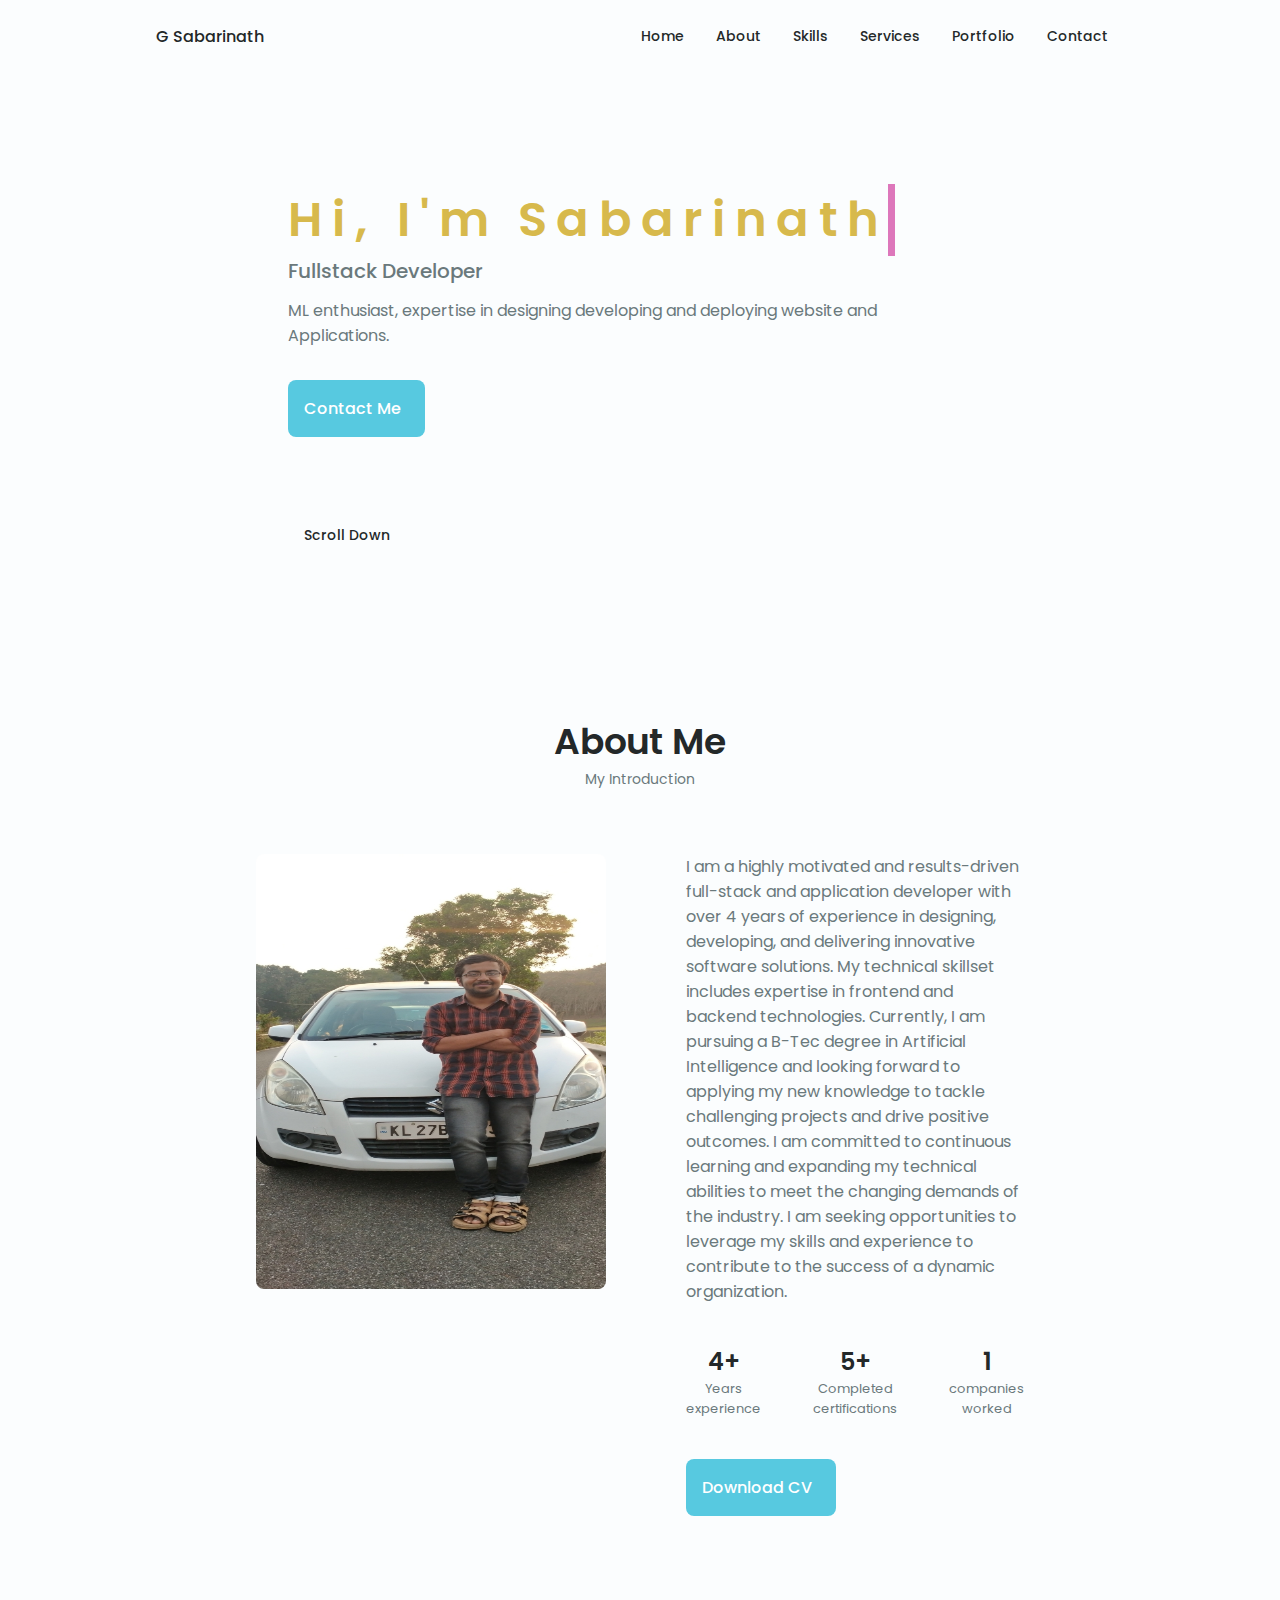
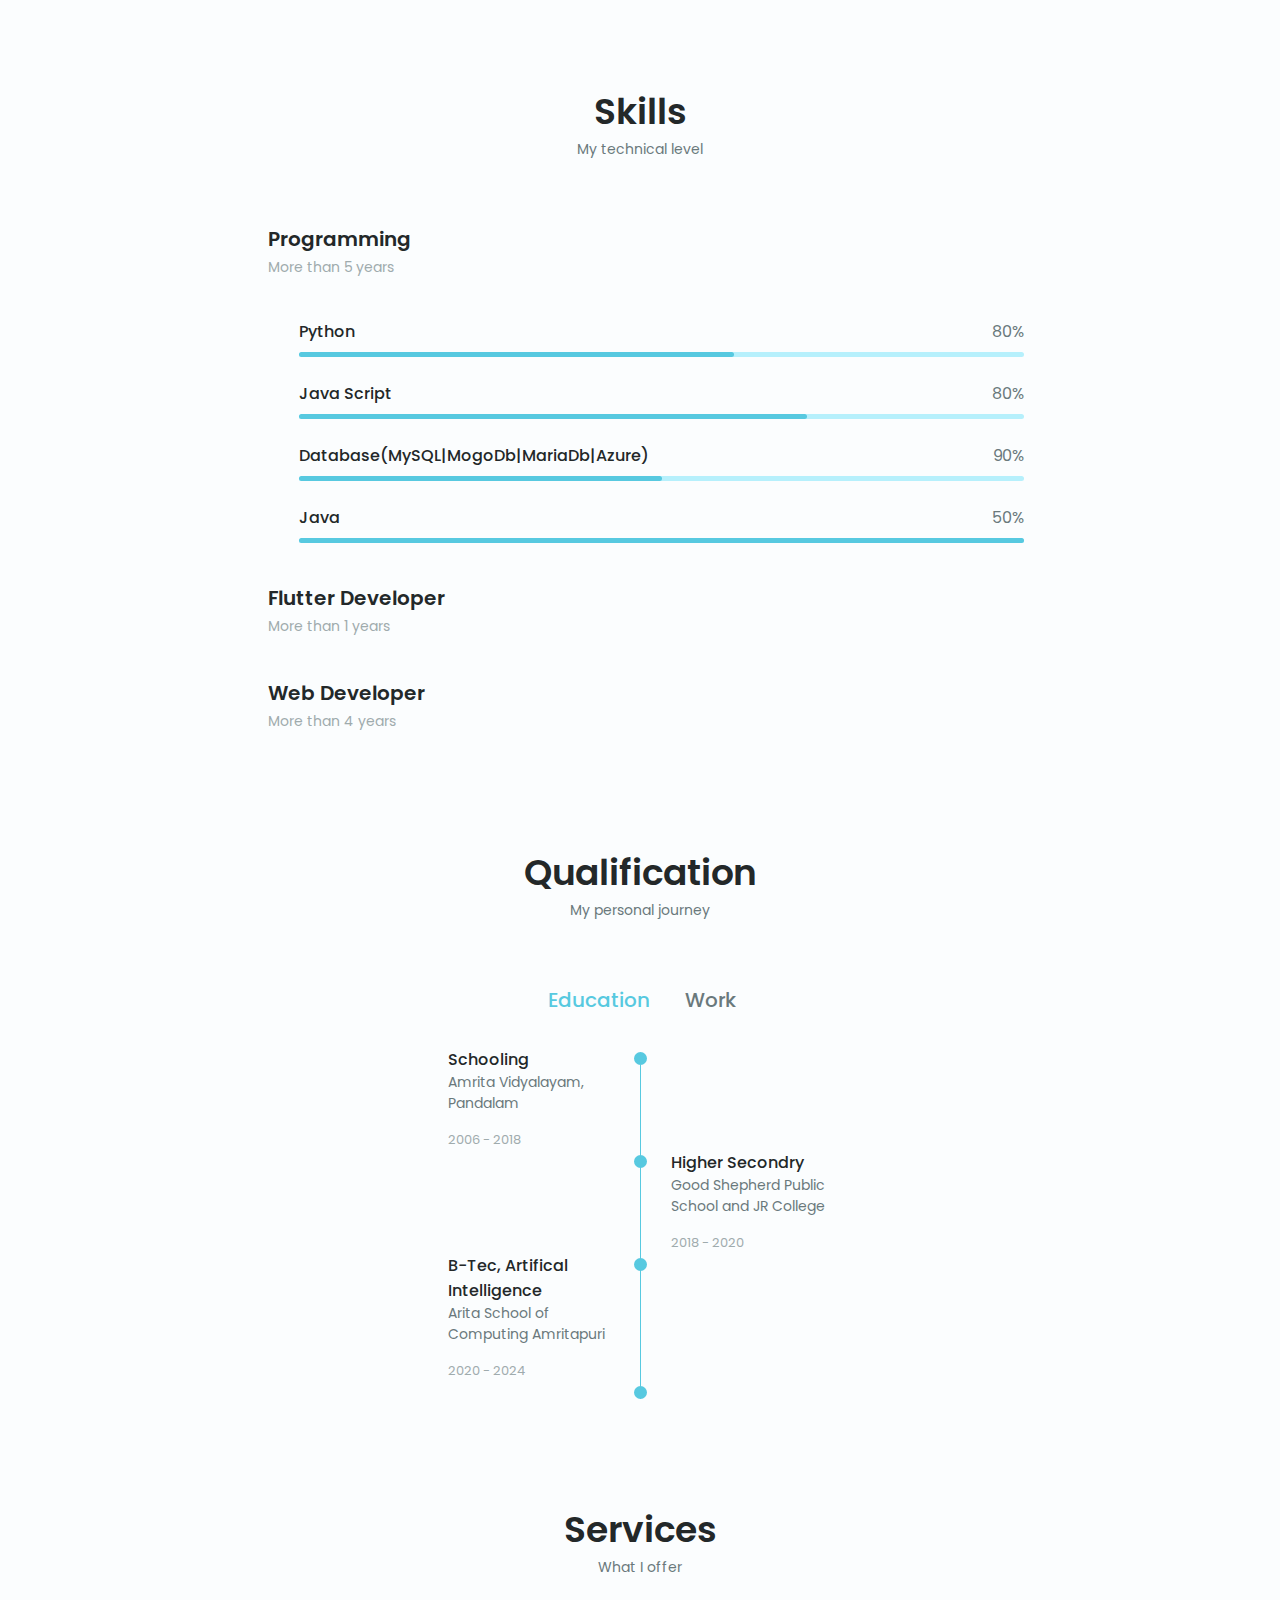
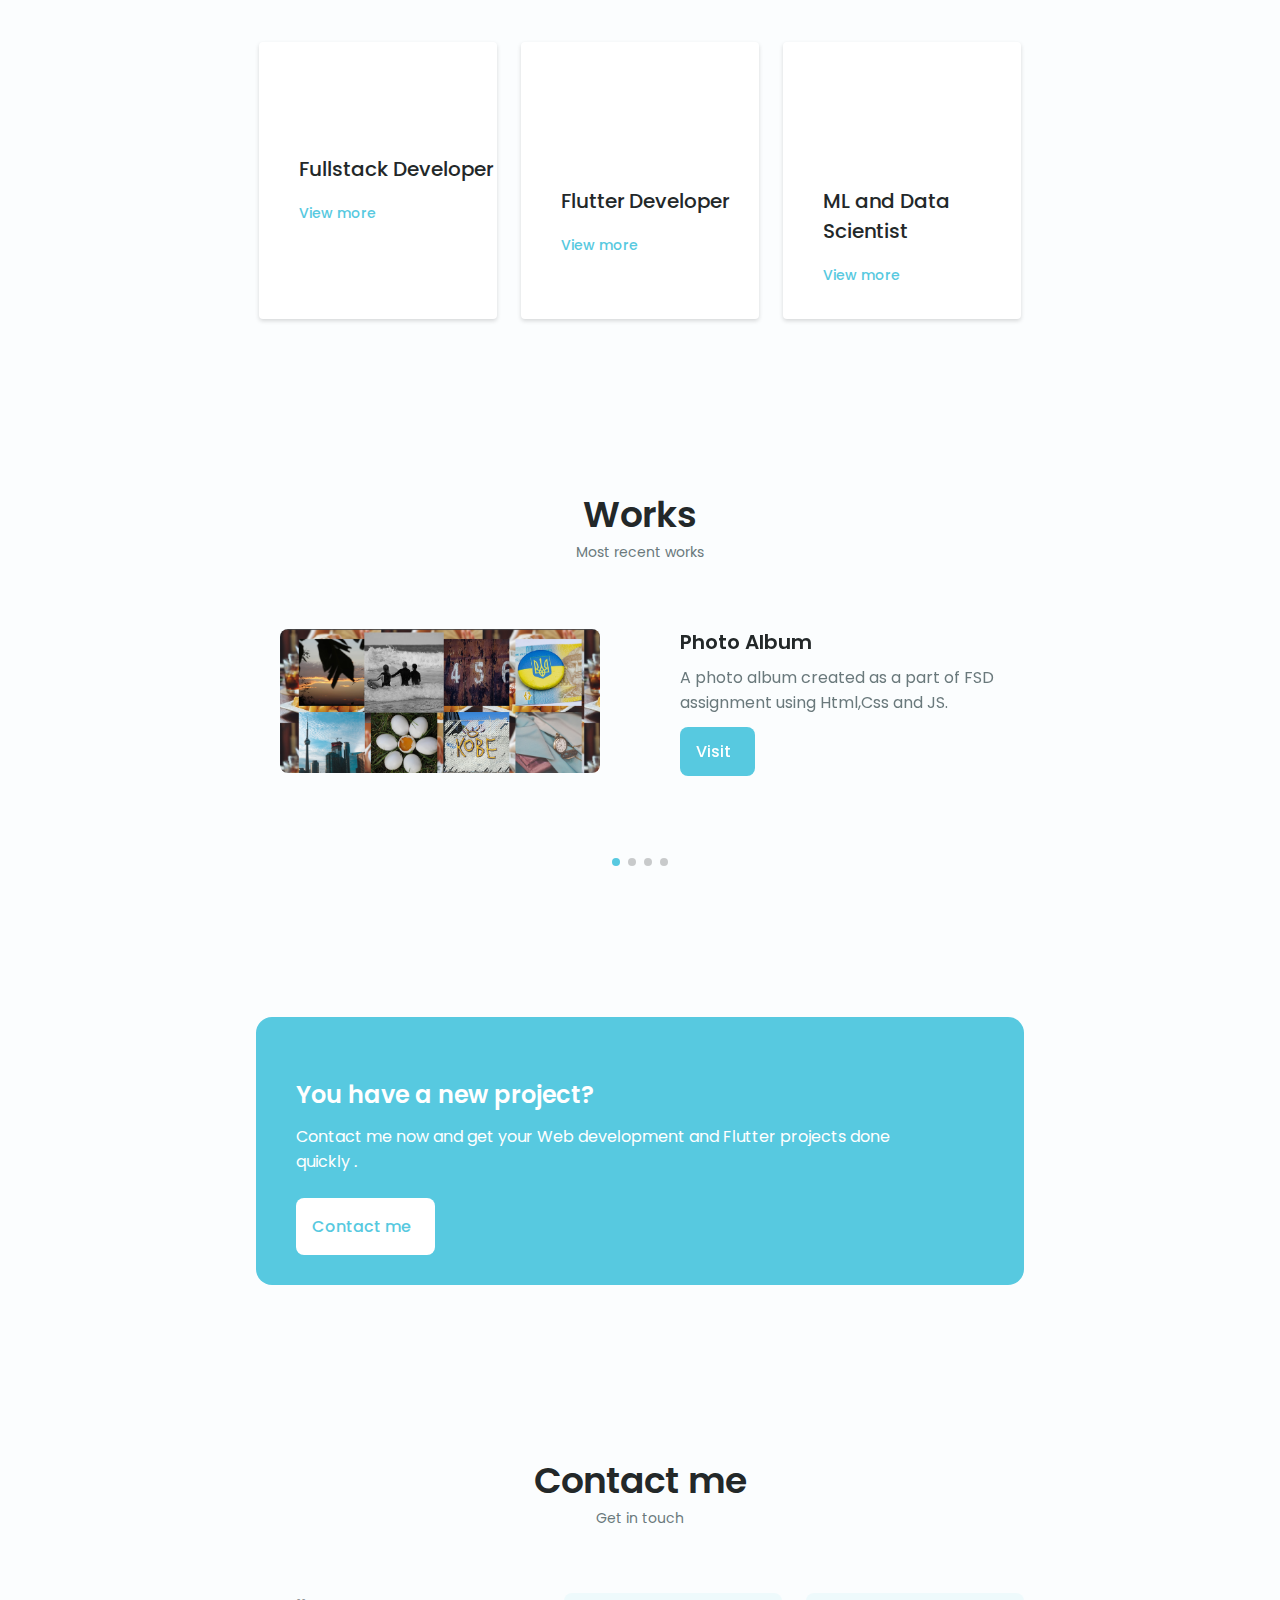
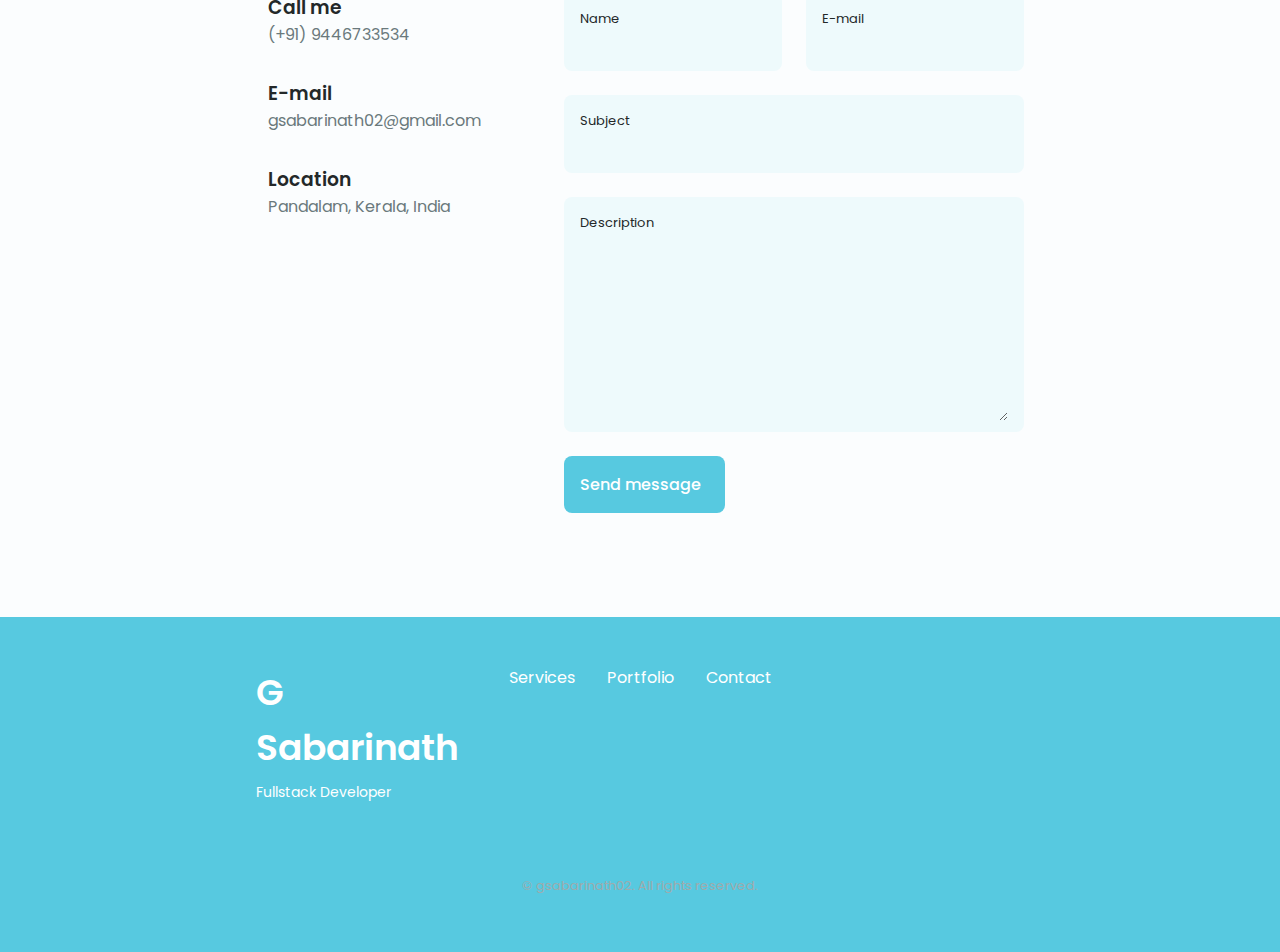
==== commit 241c5d25: "portfolio updated" ====
--- a/index.html
+++ b/index.html
@@ -615,11 +615,11 @@
             <!--==================== PORTFOLIO 2 ====================-->
         
             <div class="portfolio__content grid swiper-slide">
-                <img src="./packages/images/portfolio3.PNG" alt="" style="width:200px;height:150px;"class="portfolio__img">
+                <img src="./packages/images/portfolio3.PNG" alt="" style="width:200px;height:140px;"class="portfolio__img">
 
 
                 <div class="portfolio_">
-                    <h3 class="portfolio__title">AMPS- website</h3>
+                    <h3 class="portfolio__title">AMPS - website</h3>
                     <p class="portfolio__description">Amrita Motion Picture Society website.....</p>
                     <a href="#" class="button button--flex button--small portfolio__button">
                         Soon
@@ -631,7 +631,7 @@
             <!--==================== PORTFOLIO 3 ====================-->
         
             <div class="portfolio__content grid swiper-slide">
-                <img src="packages\images\tic.jpg" alt="" class="portfolio__img">
+                <img src="packages\images\tic.jpg" alt="" style="height: 150px;" class="portfolio__img">
 
                 <div class="portfolio_">
                     <h3 class="portfolio__title">Tic Tac Toe Game</h3>
--- a/packages/css/styles.css
+++ b/packages/css/styles.css
@@ -894,46 +894,6 @@
   justify-self: center;
 }
 
-/*==================== TESTIMONIAL ====================*/
-.testimonial__data,
-.testimonial__header {
-  display: flex;
-}
-
-.testimonial__data {
-  justify-content: space-between;
-  margin-bottom: var(--mb-1);
-}
-
-.testimonial__img {
-  width: 60px;
-  height: 60px;
-  border-radius: 50%;
-  margin-right: var(--mb-0-75);
-}
-
-.testimonial__name {
-  font-size: var(--h3-font-size);
-  font-weight: var(--font-medium);
-}
-
-.testimonial__client {
-  font-size: var(--small-font-size);
-  color: var(--text-color-light);
-}
-
-.testimonial__description {
-  margin-bottom: var(--mb-2-5);
-}
-
-.testimonial__icon-star {
-  color: var(--first-color);
-}
-
-.swiper-container .swiper-pagination-testimonial {
-  bottom: 0;
-}
-
 /*==================== CONTACT ME ====================*/
 .contact__container {
   row-gap: 3rem;
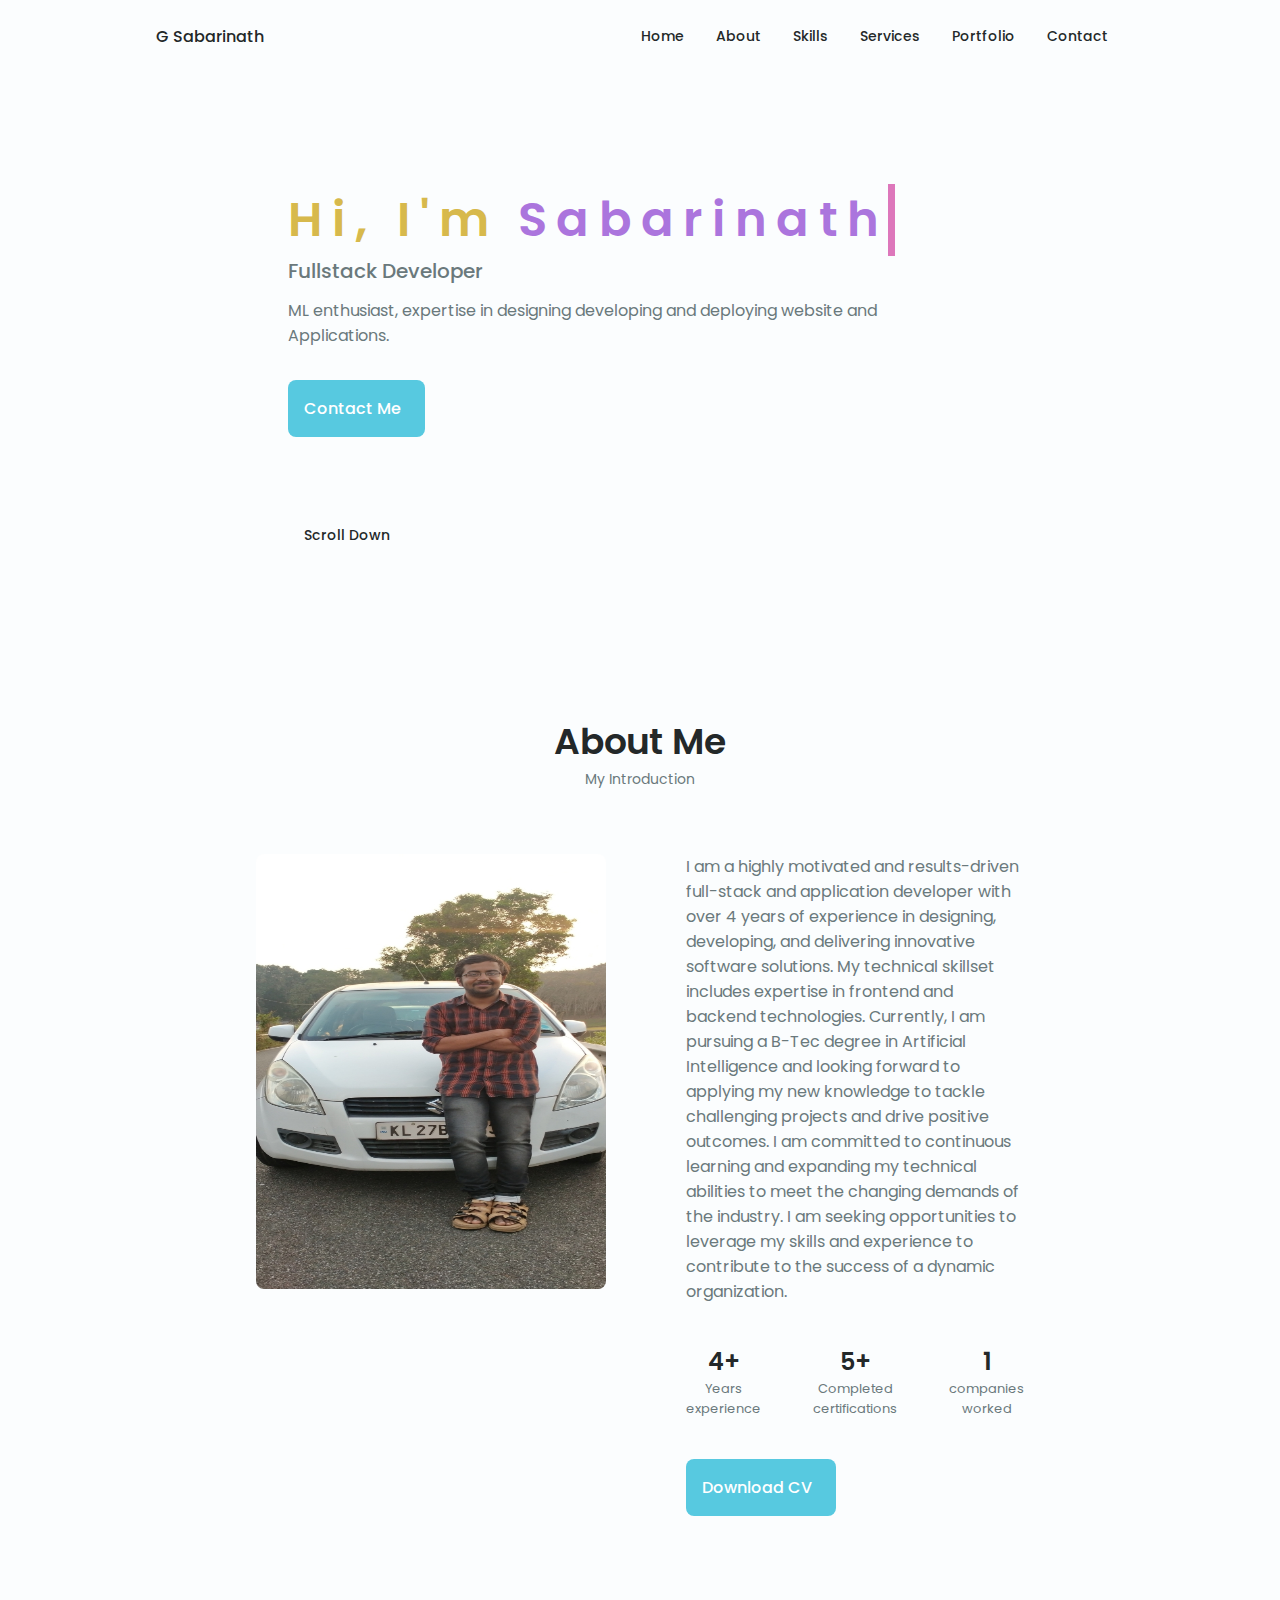
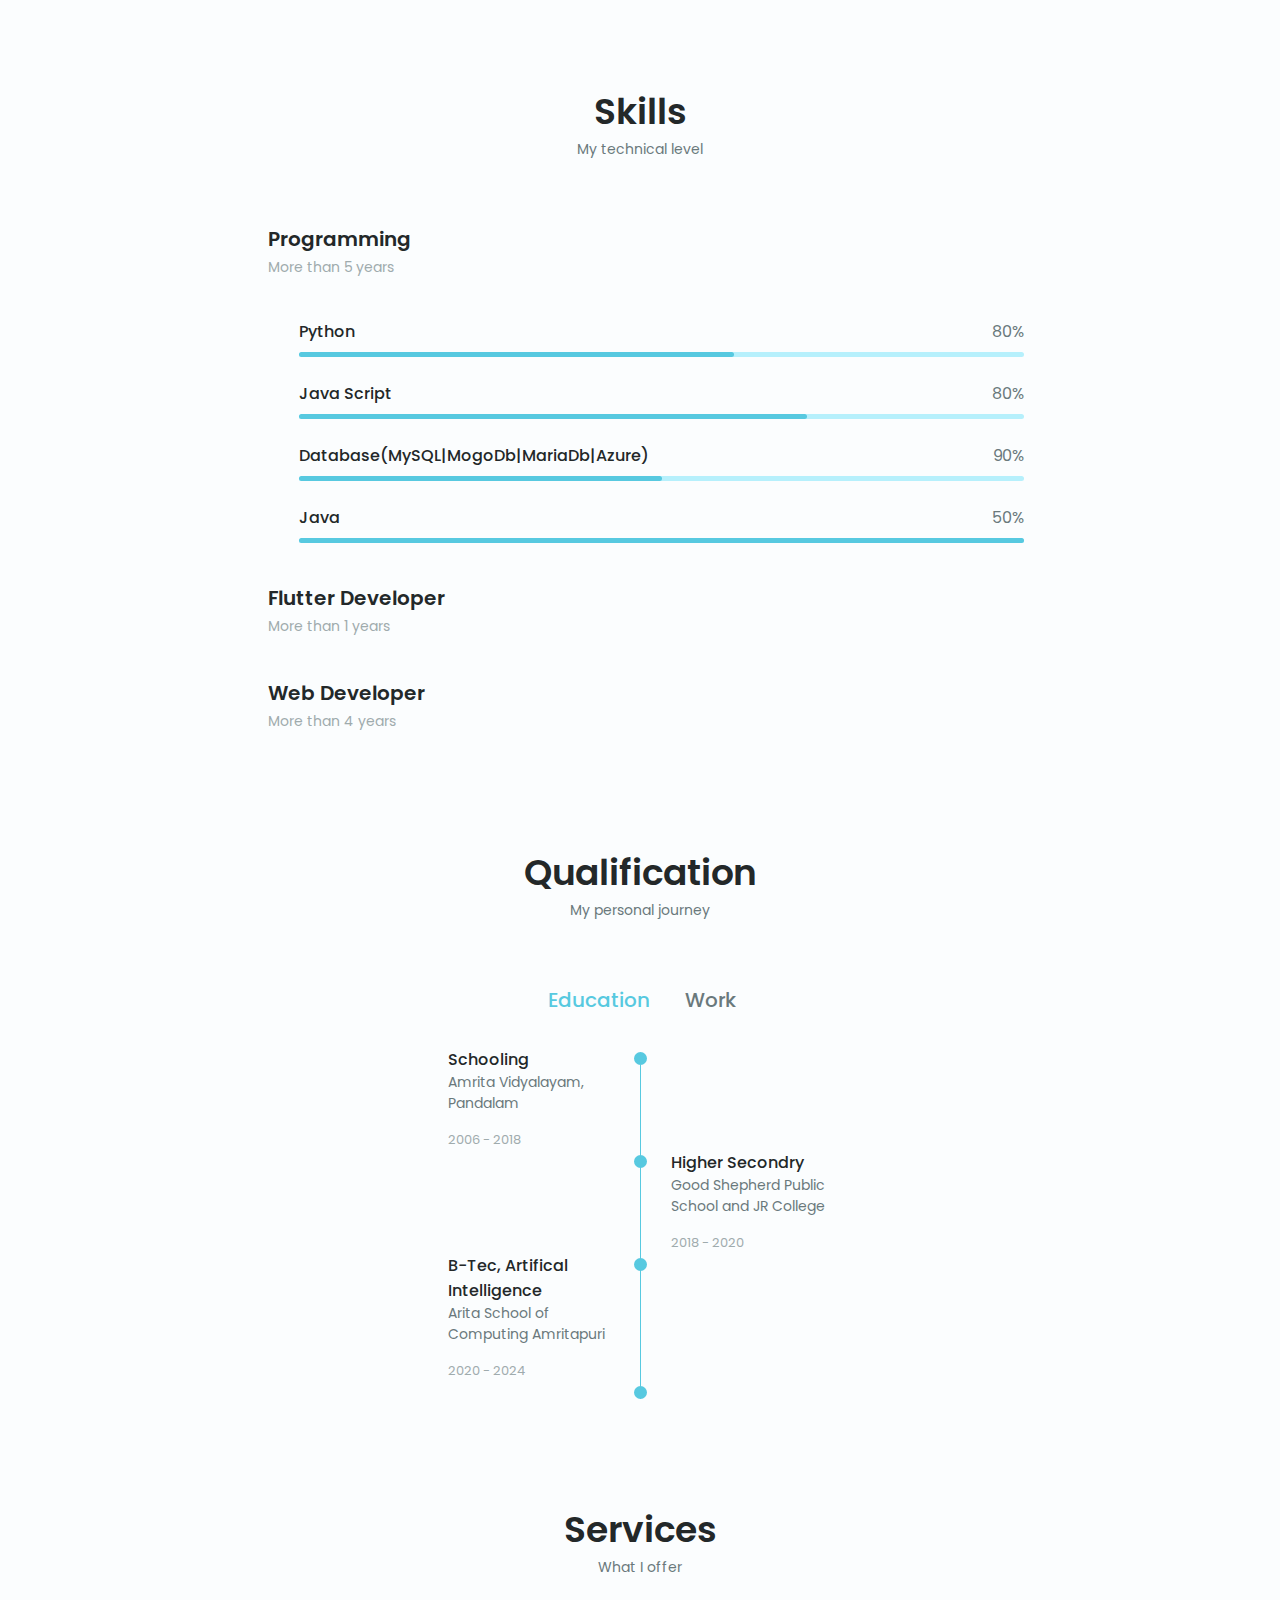
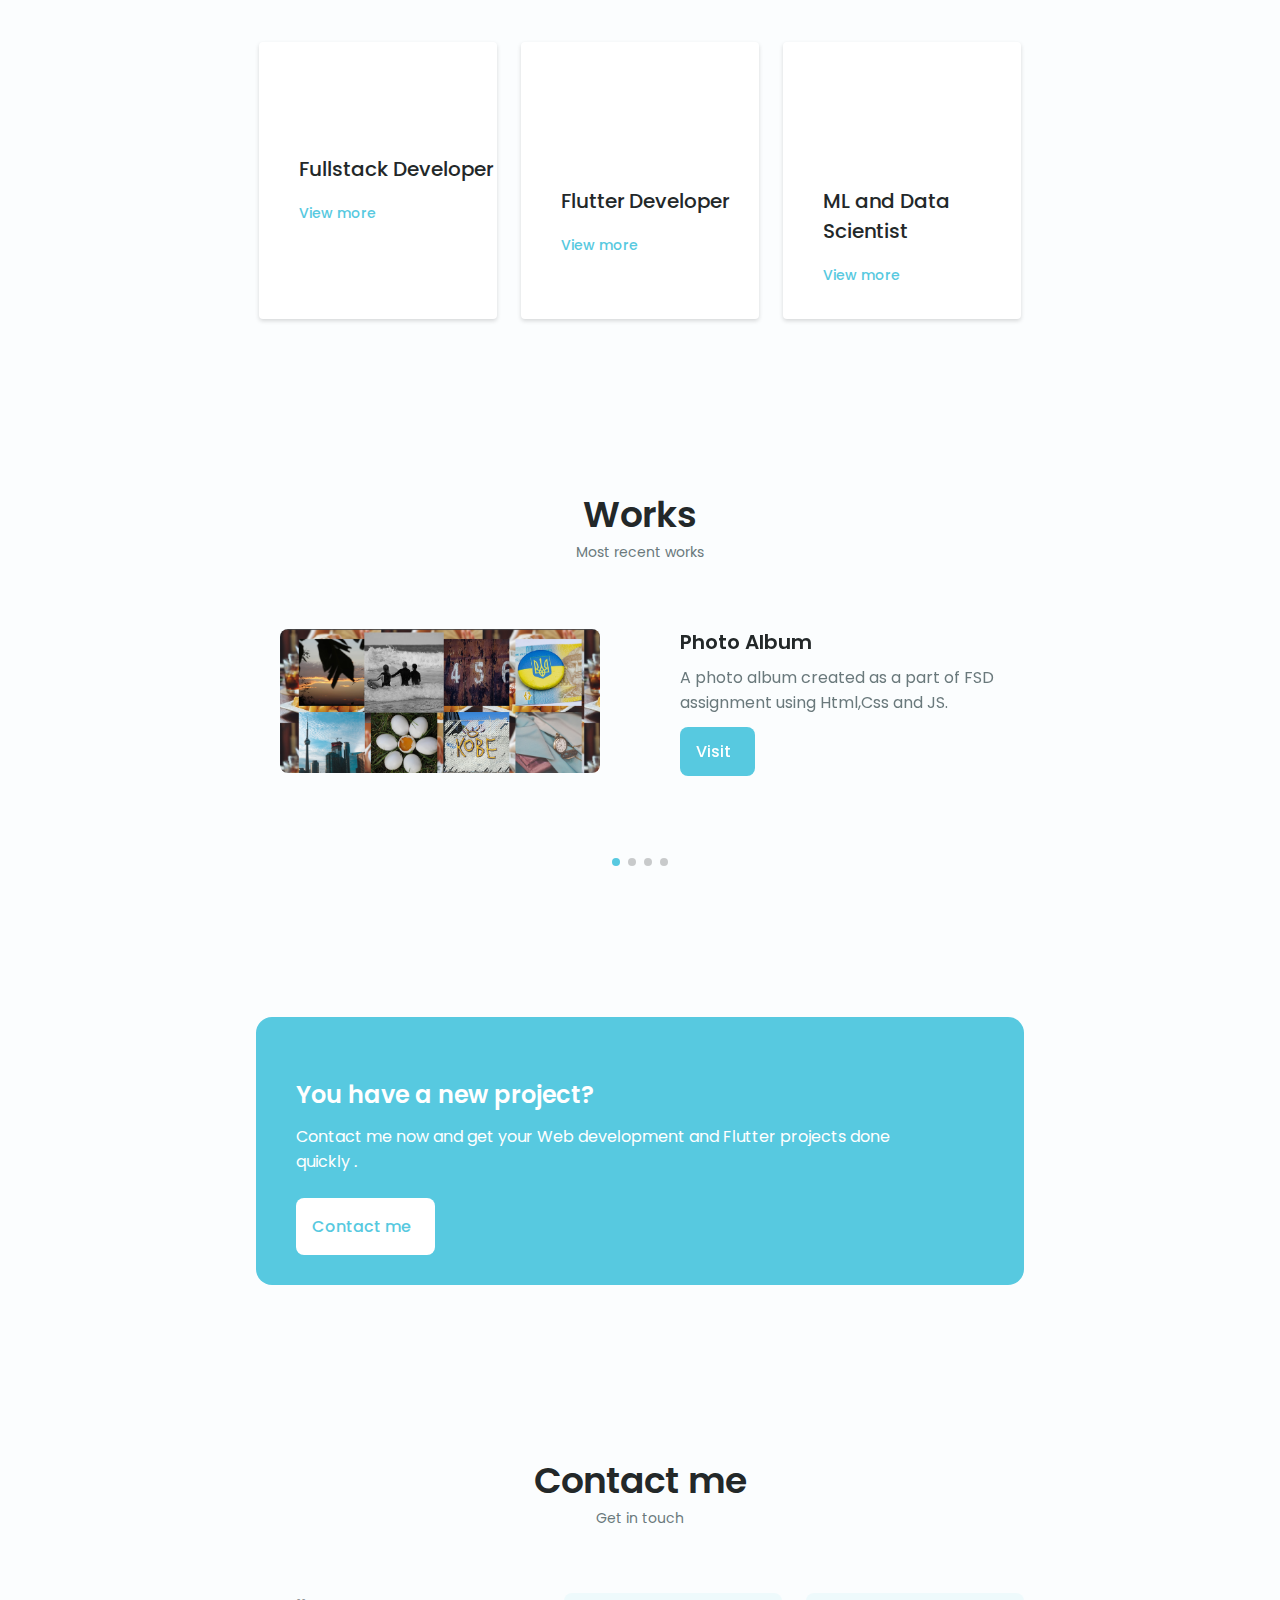
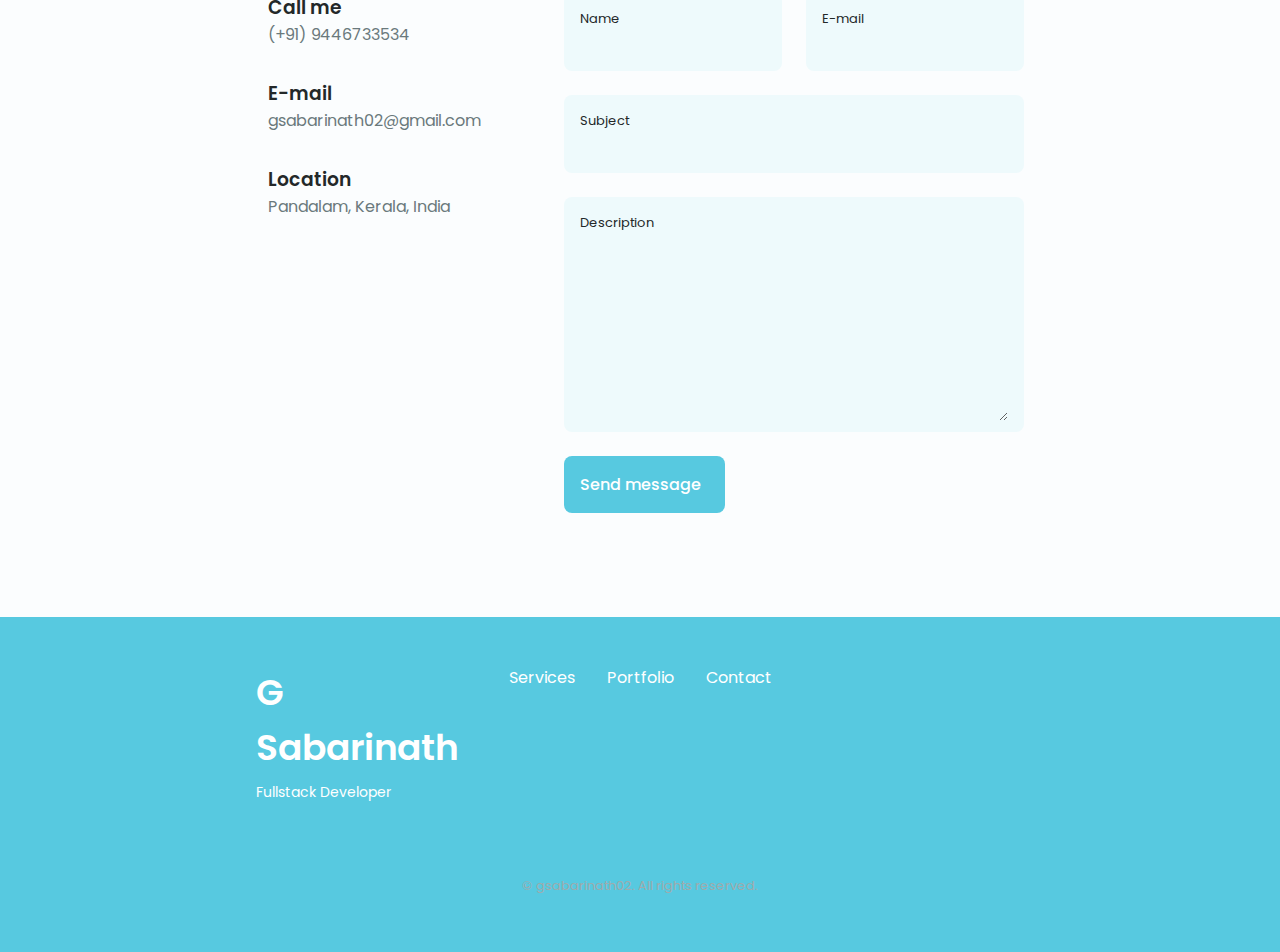
==== commit 33fb0c4f: "portfolio updated" ====
--- a/index.html
+++ b/index.html
@@ -90,7 +90,7 @@
                         </div>
 
                         <div class="home__data">
-                            <h1 class="home__title home__title-container">Hi, I'm Sabarinath
+                            <h1 class="home__title home__title-container">Hi, I'm <span class="sabari"> Sabarinath</span></h1>
                             <h3 class="home__subtitle">Fullstack Developer</h3>
                             <p class="home__description">ML enthusiast,  expertise in designing developing and deploying website and Applications.</p>
                             <a href="#contact" class="button button--flex home__button">
--- a/packages/css/styles.css
+++ b/packages/css/styles.css
@@ -1346,4 +1346,7 @@
   }
 }
 
-
+.sabari{
+  color: rgb(171, 117, 221);
+}
+
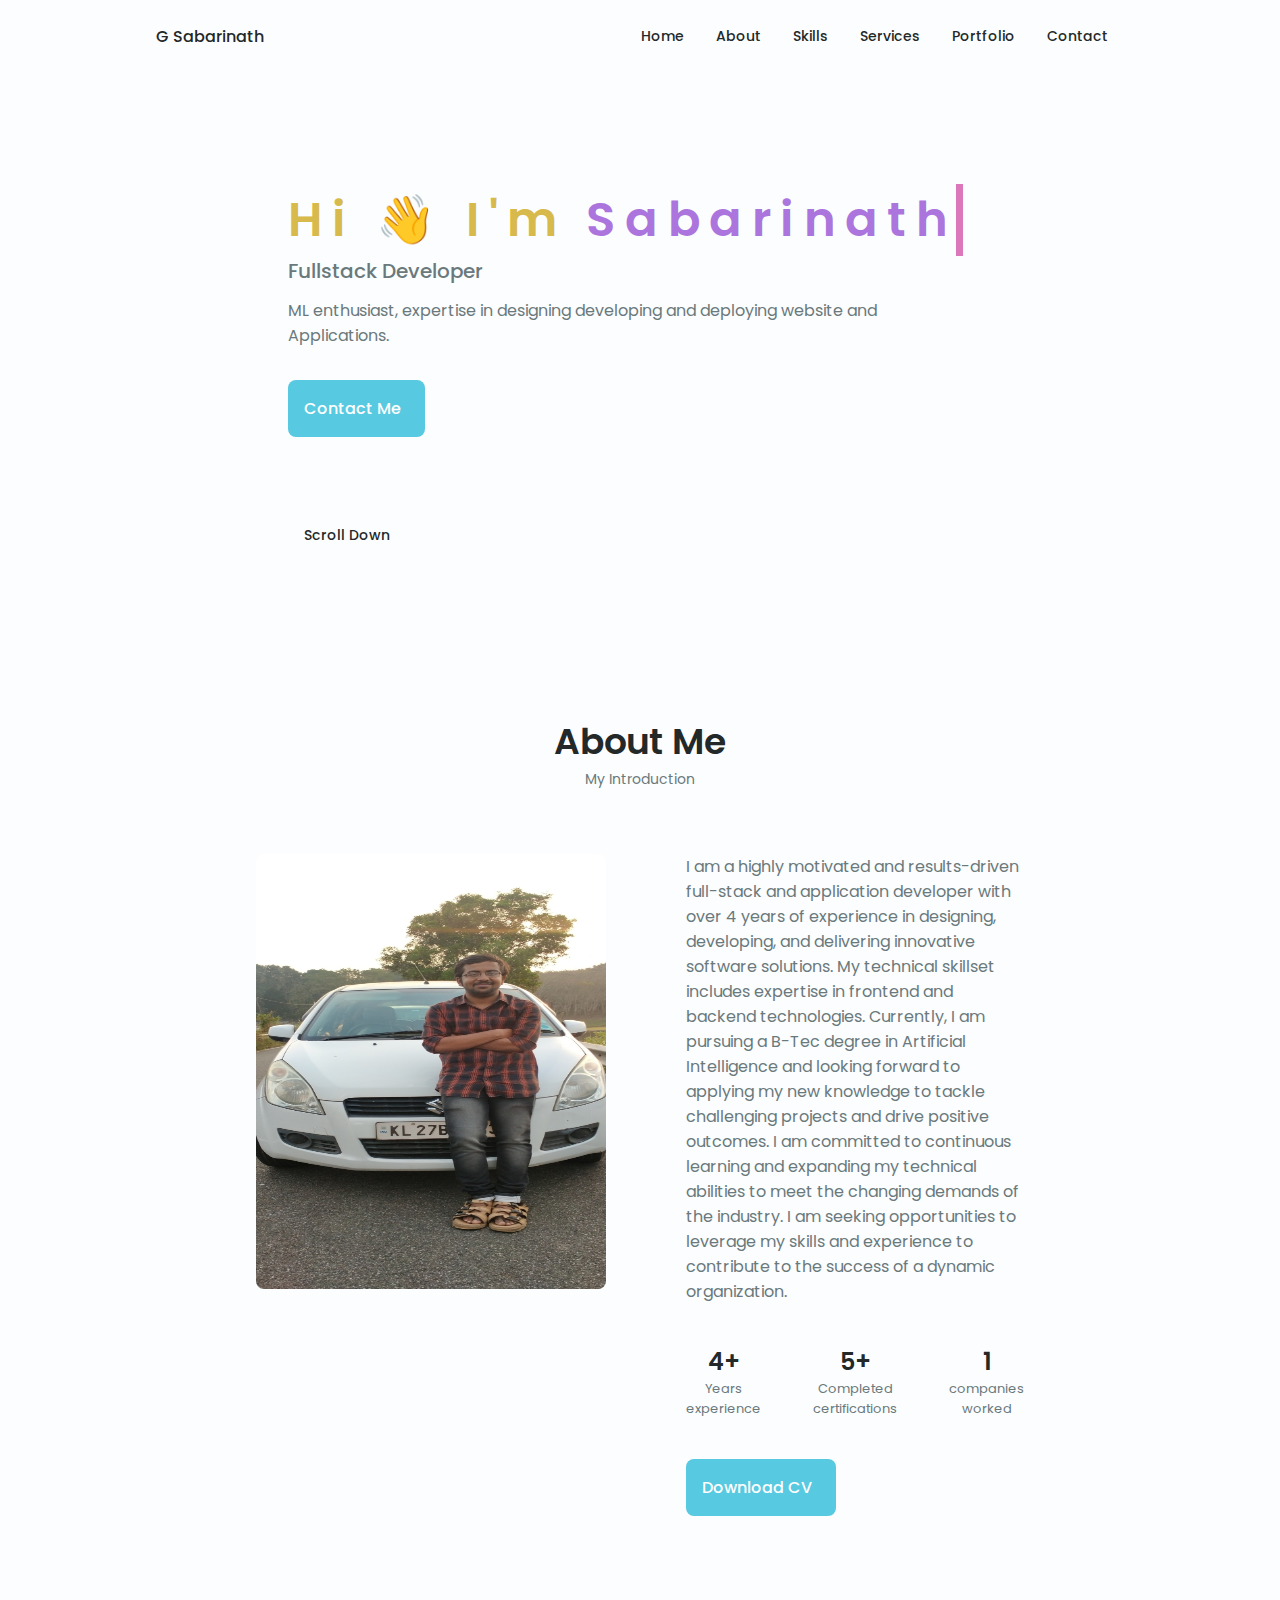
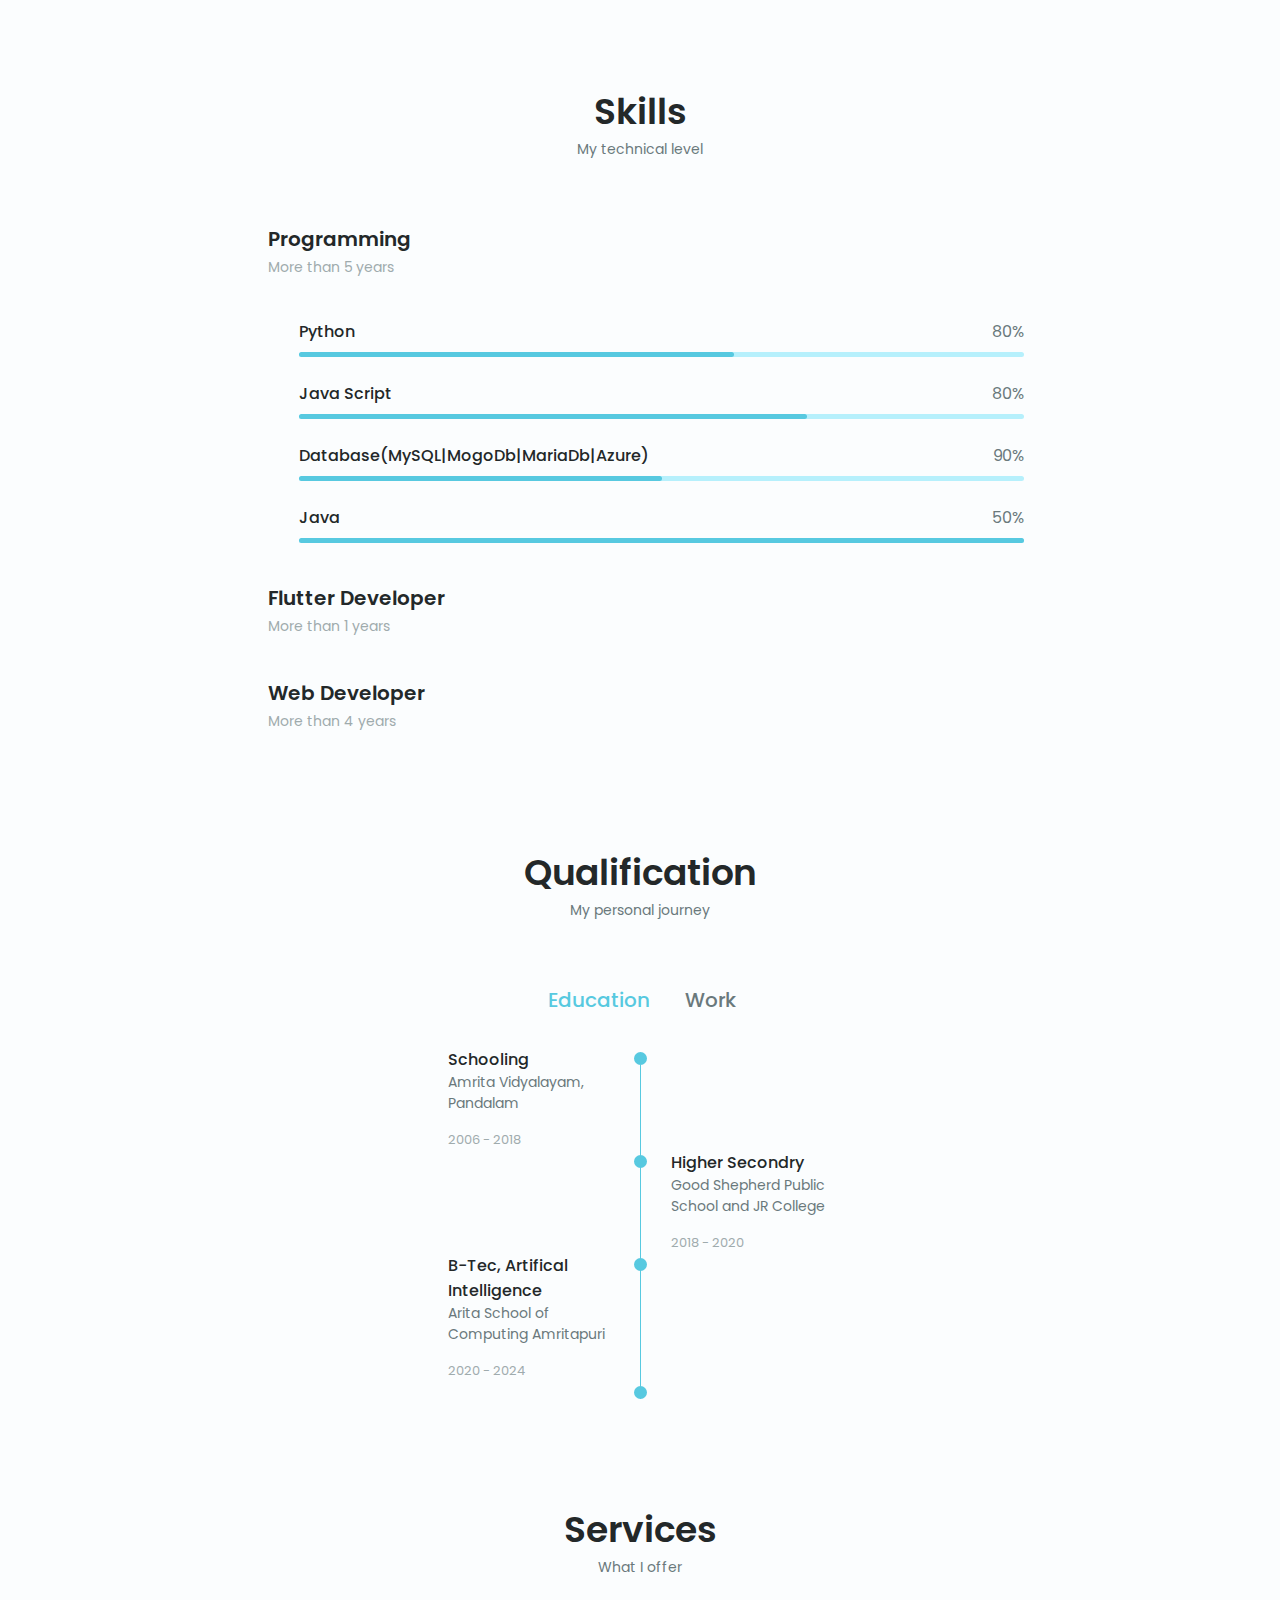
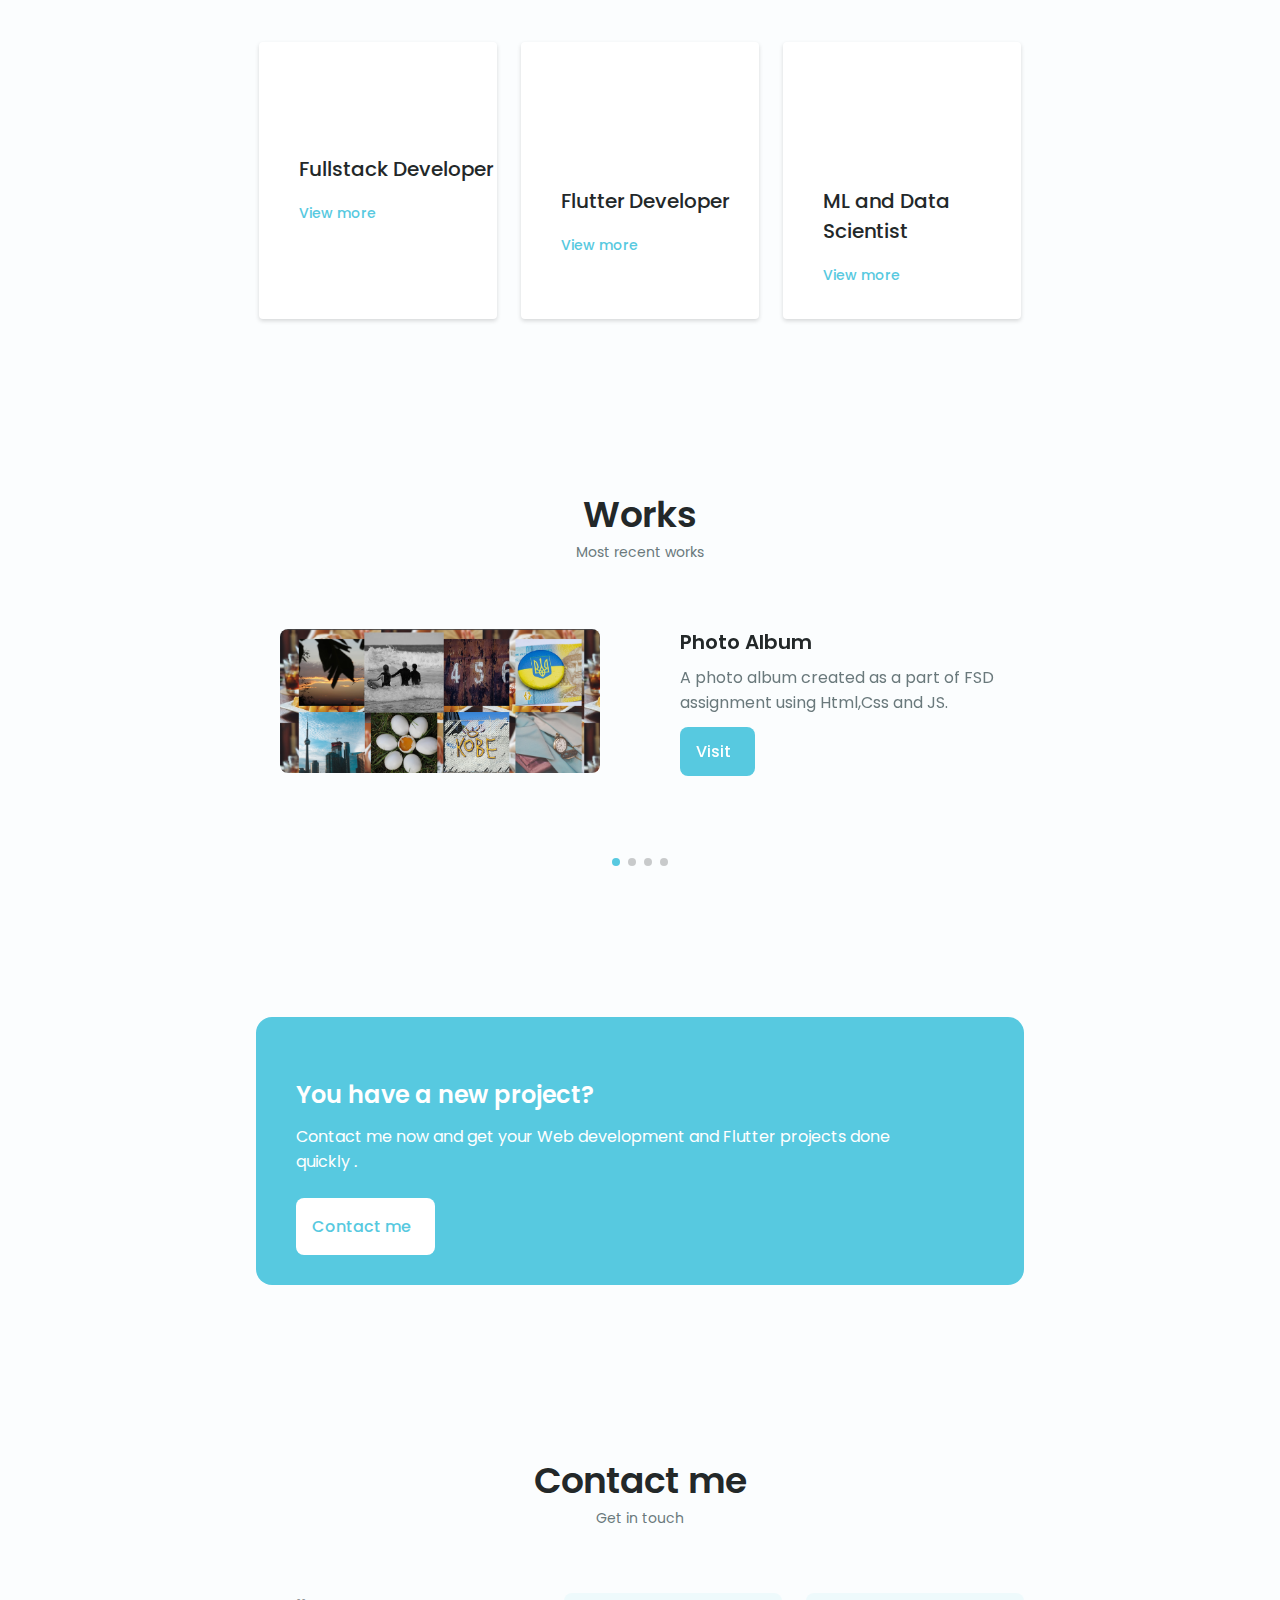
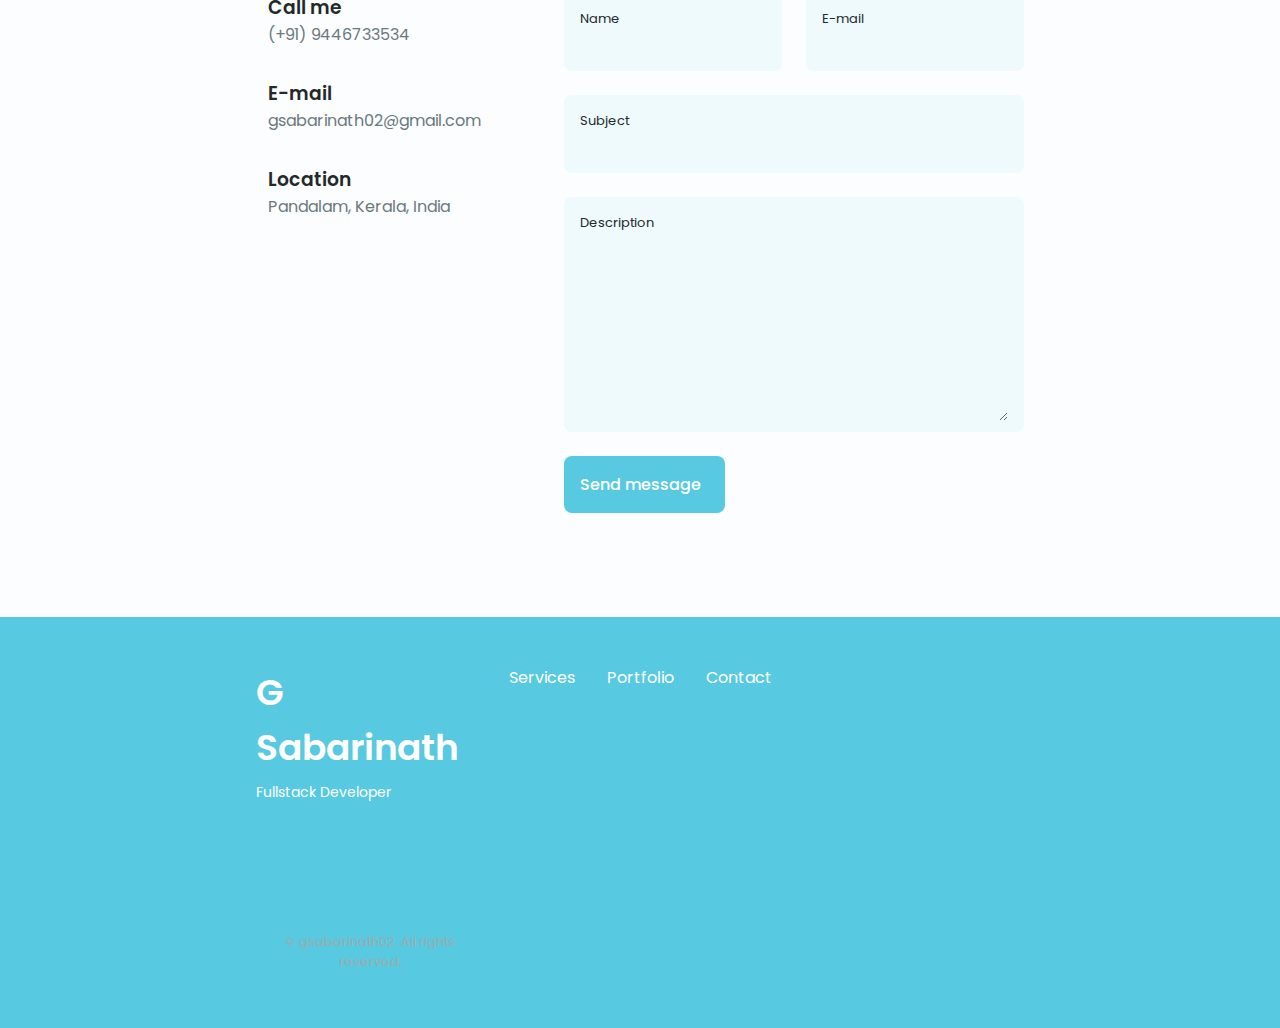
==== commit 5b633db1: "portfolio updated" ====
--- a/index.html
+++ b/index.html
@@ -90,7 +90,7 @@
                         </div>
 
                         <div class="home__data">
-                            <h1 class="home__title home__title-container">Hi, I'm <span class="sabari"> Sabarinath</span></h1>
+                            <h1 class="home__title home__title-container">Hi 👋 I'm <span class="sabari"> Sabarinath</span></h1>
                             <h3 class="home__subtitle">Fullstack Developer</h3>
                             <p class="home__description">ML enthusiast,  expertise in designing developing and deploying website and Applications.</p>
                             <a href="#contact" class="button button--flex home__button">
@@ -797,7 +797,7 @@
                     </a>
                     <a href="https://twitter.com/gsabarinath02 target="_blank" class="footer__social">
                         <i class="uil uil-twitter-alt"></i>
-                    </a>
+                    </a
                 </div>
             </div>
             <p class="footer__copy">&#169; gsabarinath02. All rights reserved.</p>
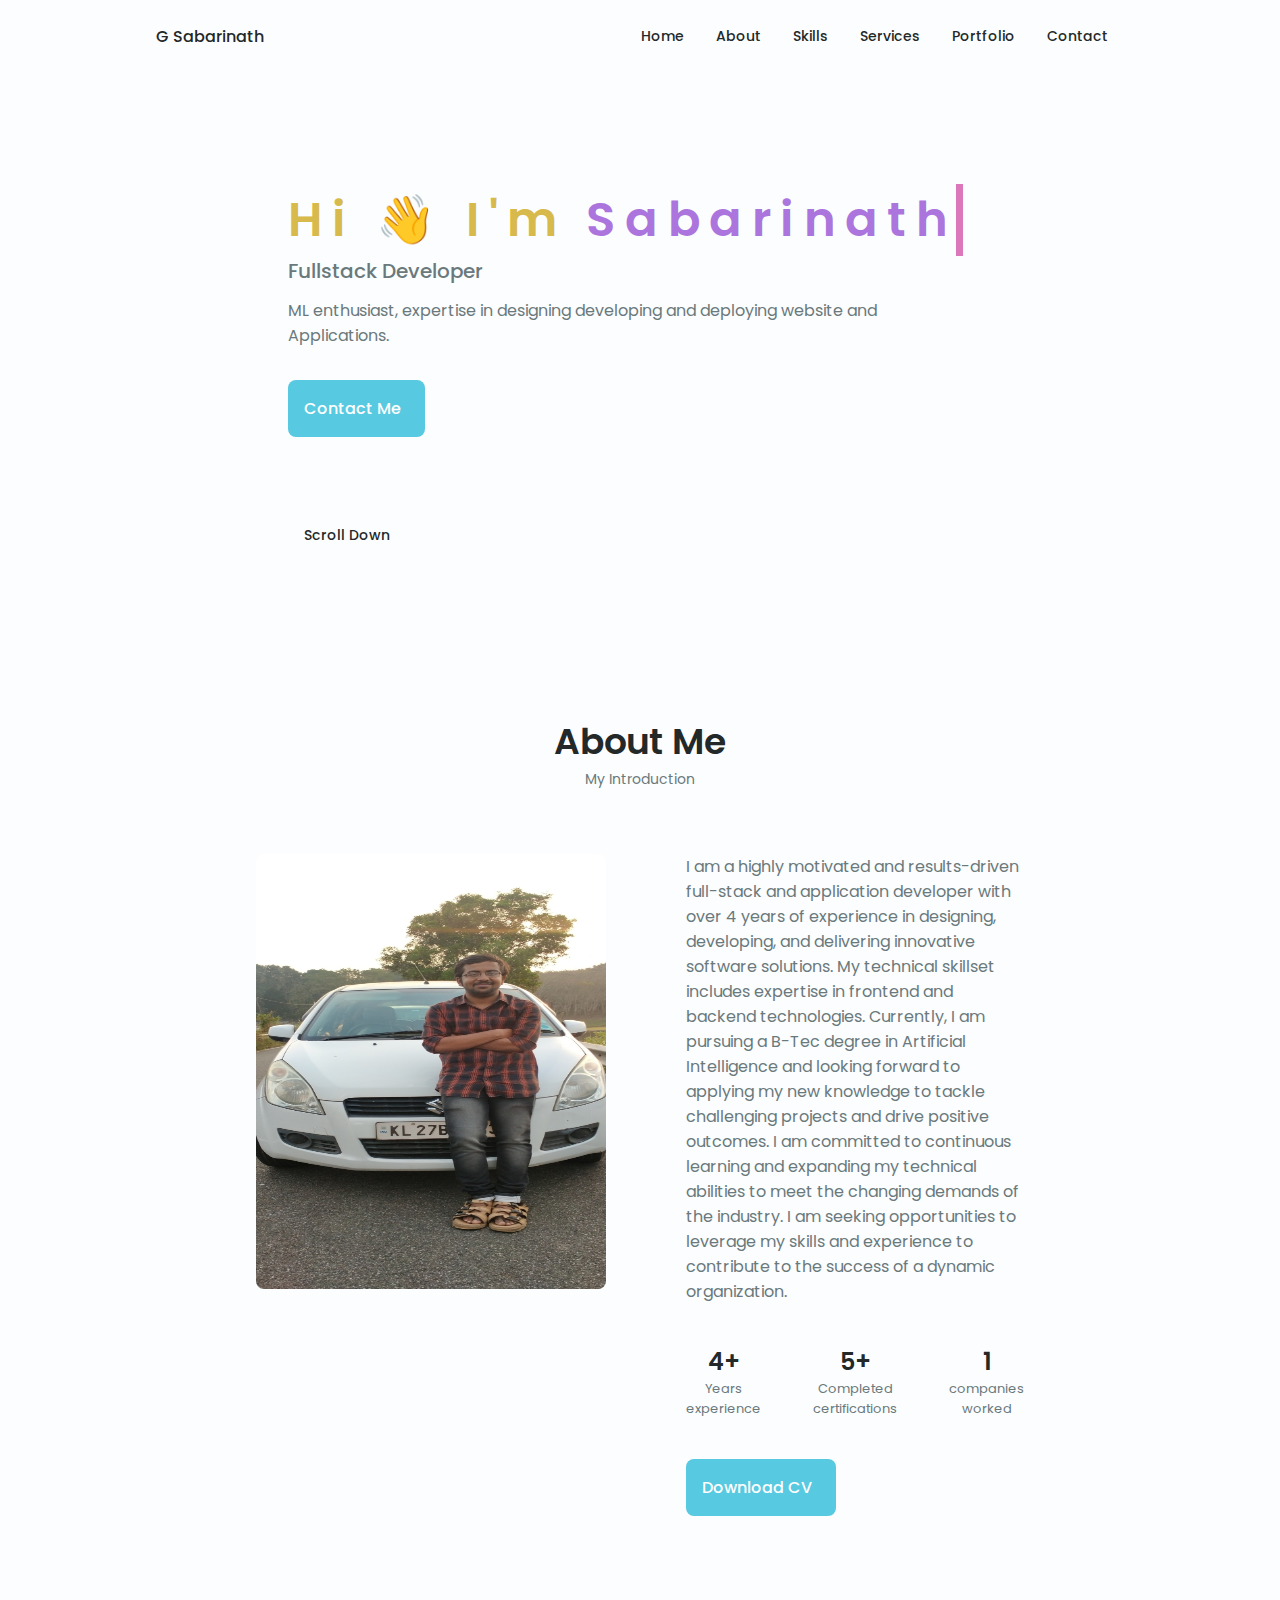
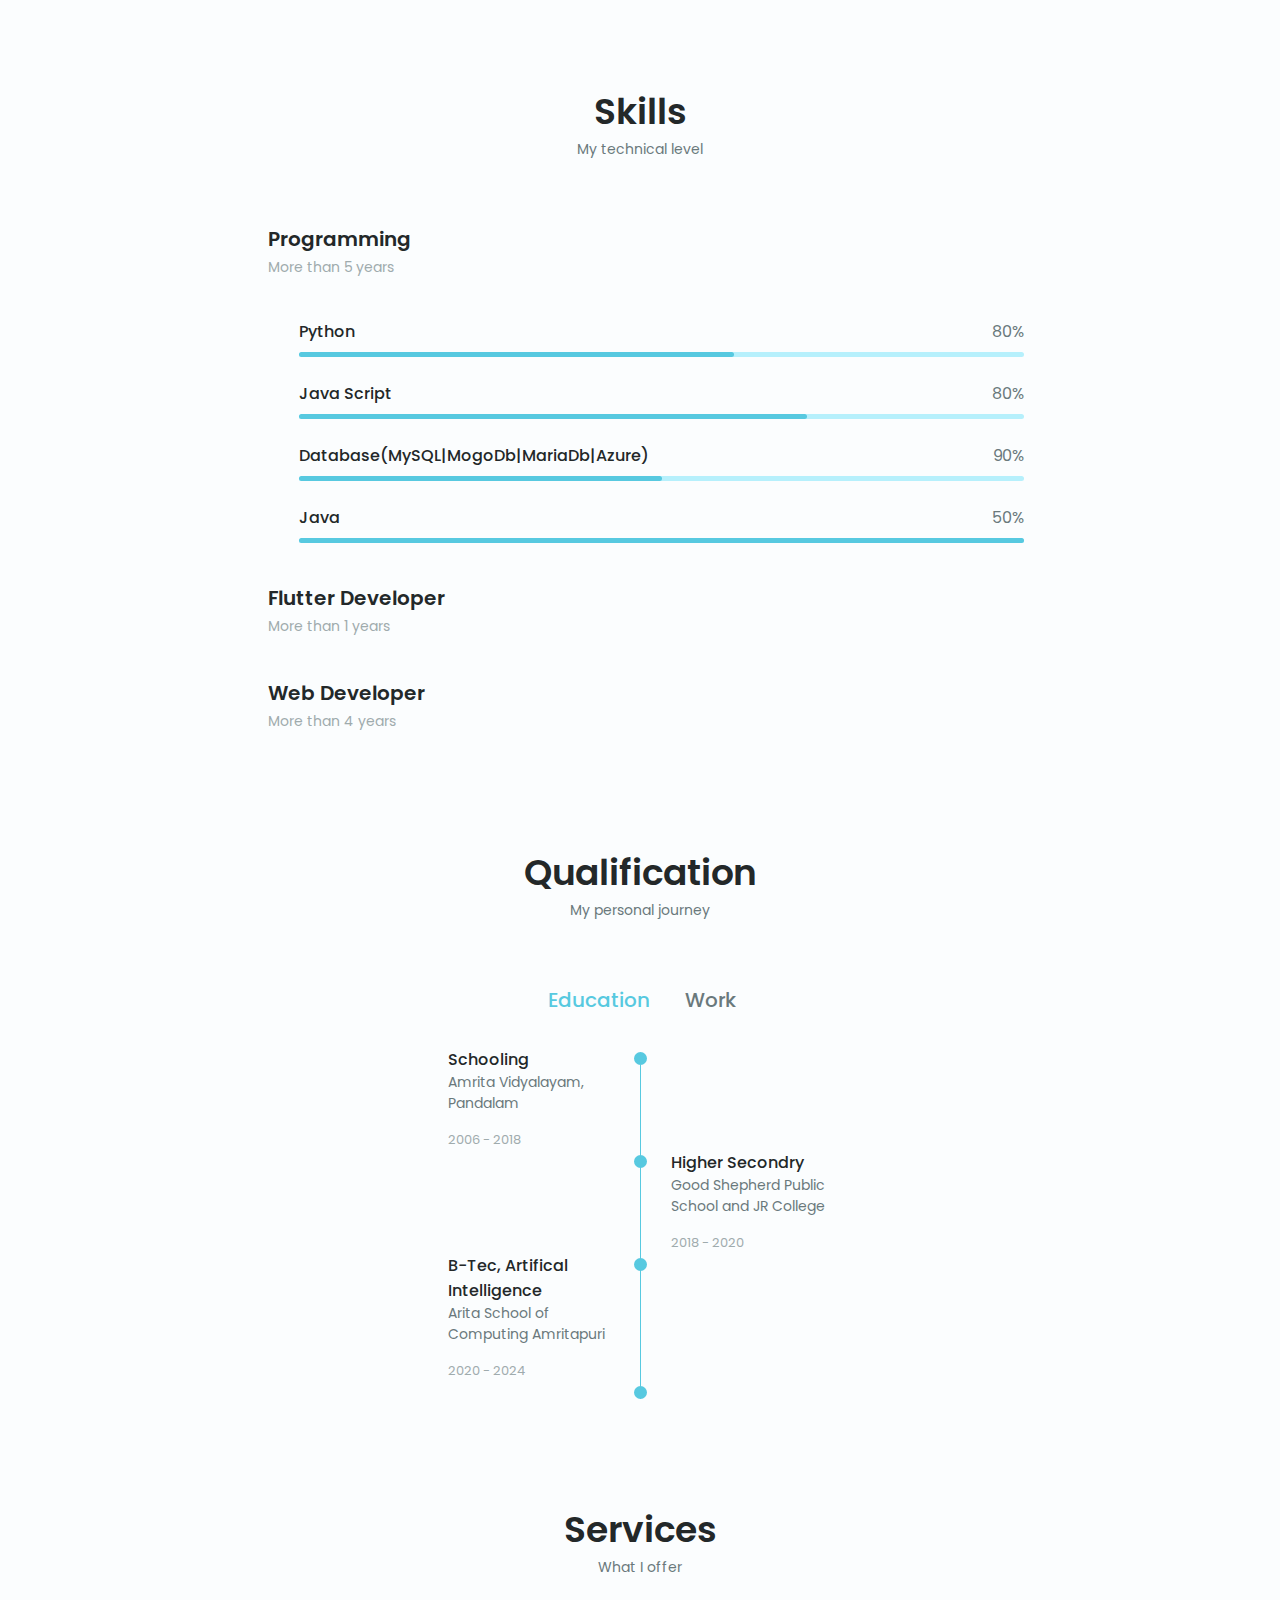
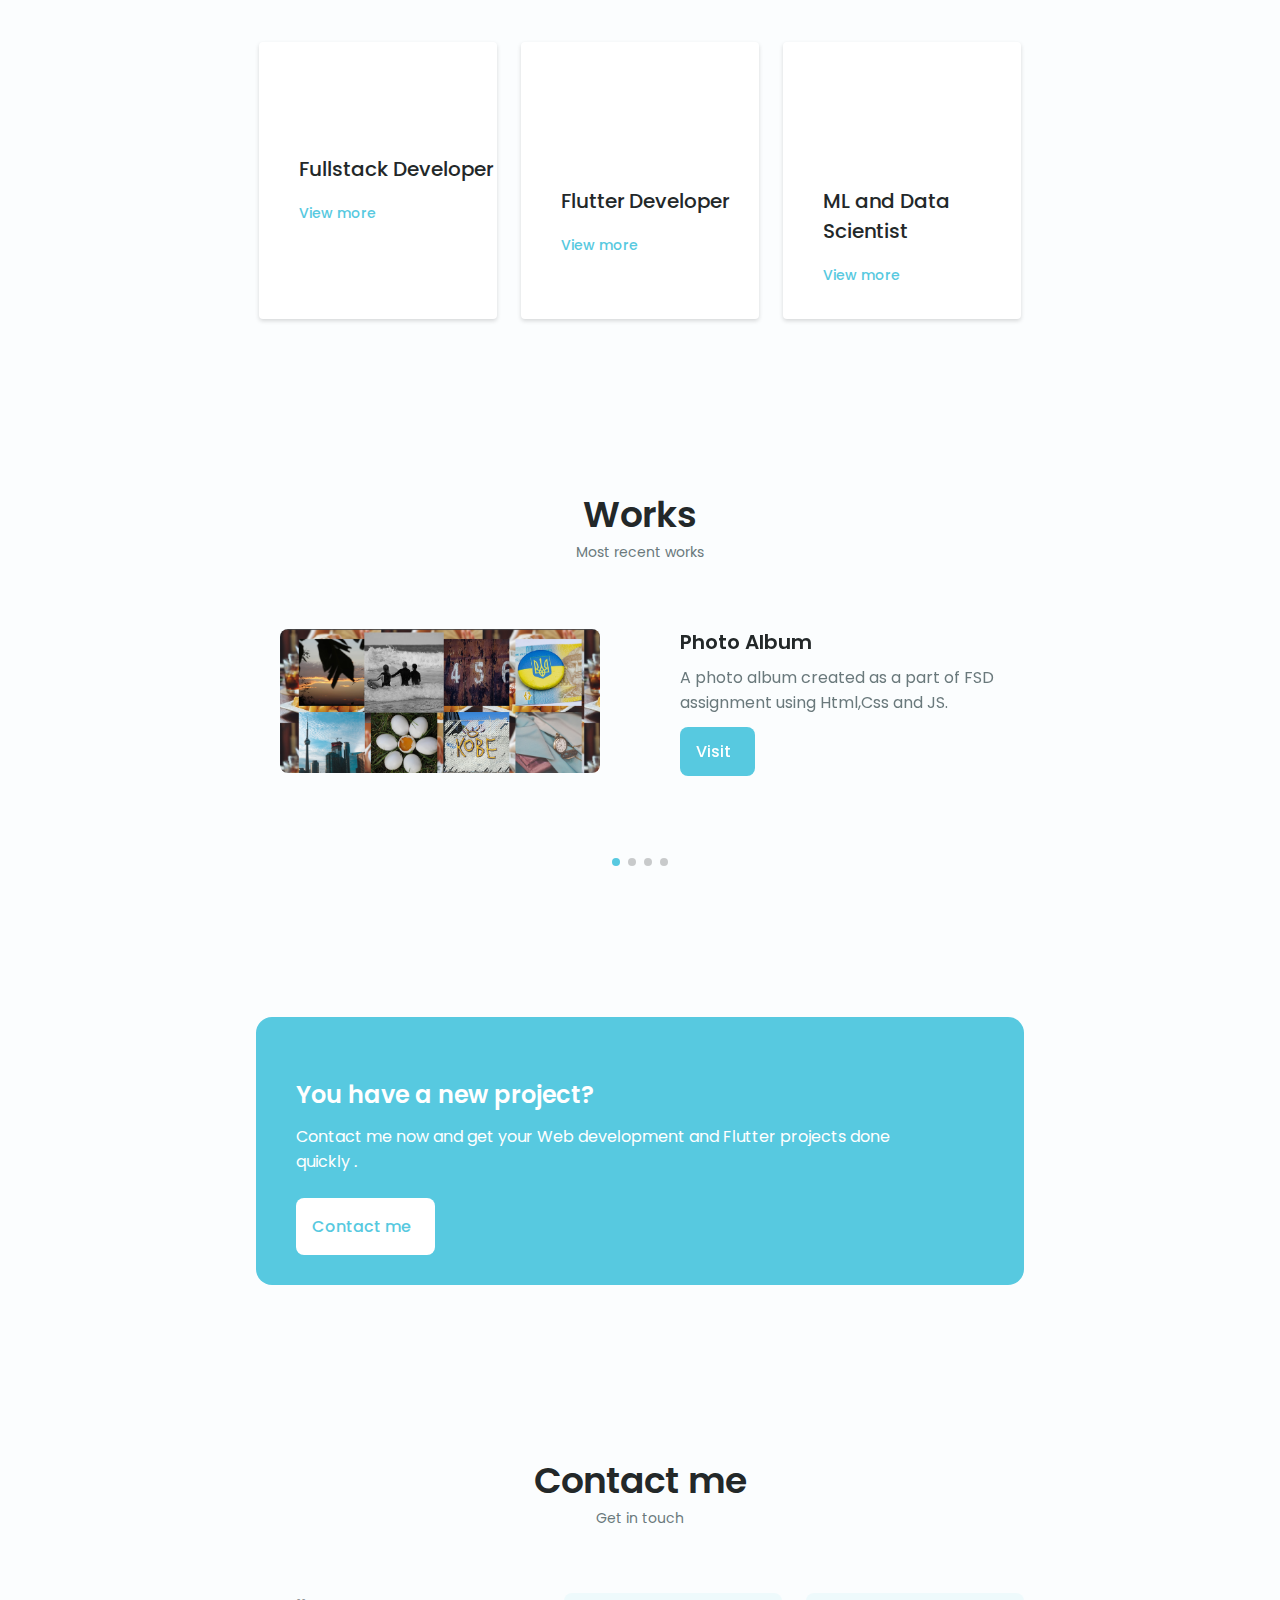
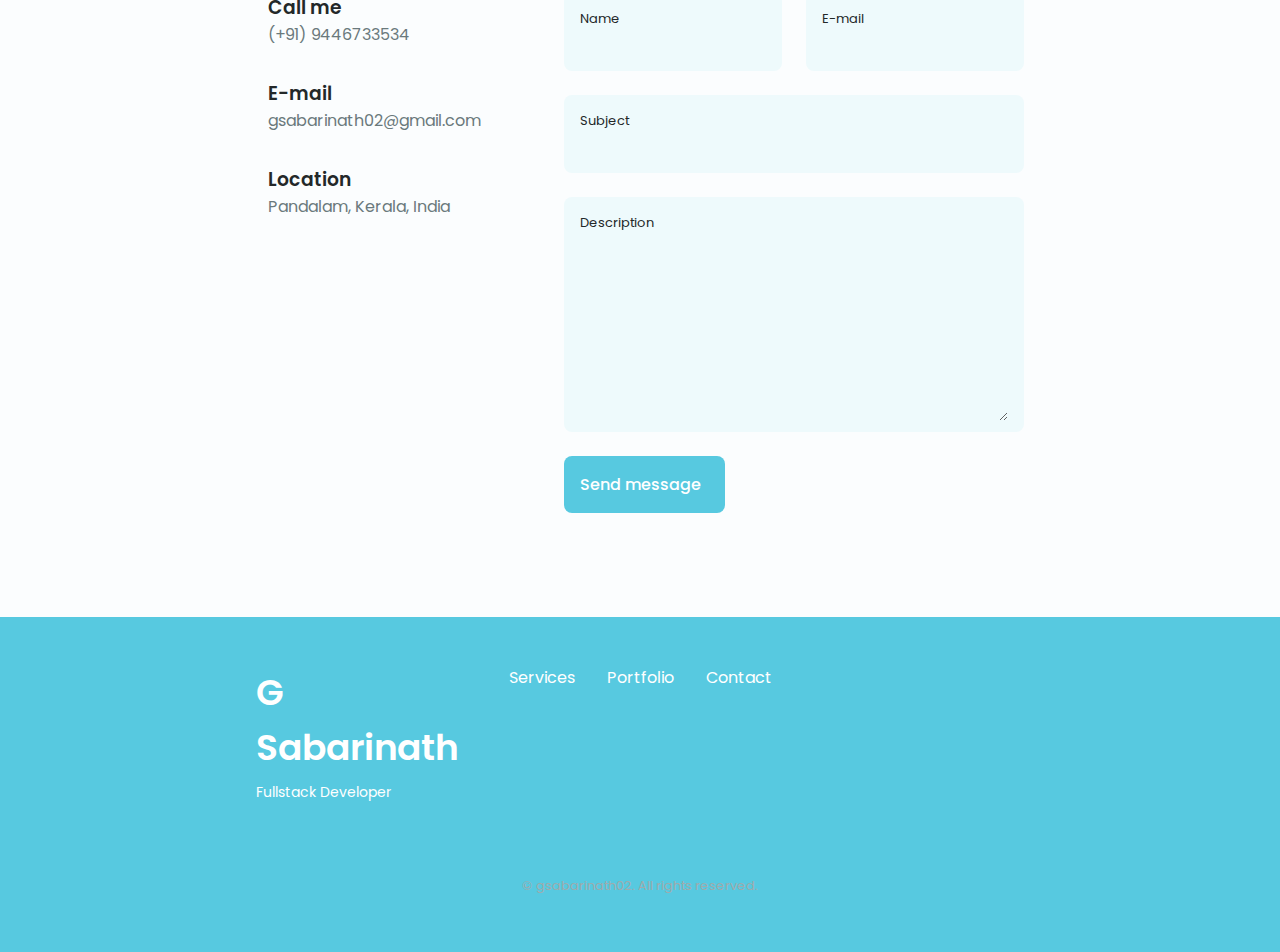
==== commit 0cf2afd6: "bbug fixed" ====
--- a/index.html
+++ b/index.html
@@ -797,7 +797,7 @@
                     </a>
                     <a href="https://twitter.com/gsabarinath02 target="_blank" class="footer__social">
                         <i class="uil uil-twitter-alt"></i>
-                    </a
+                    </a>
                 </div>
             </div>
             <p class="footer__copy">&#169; gsabarinath02. All rights reserved.</p>
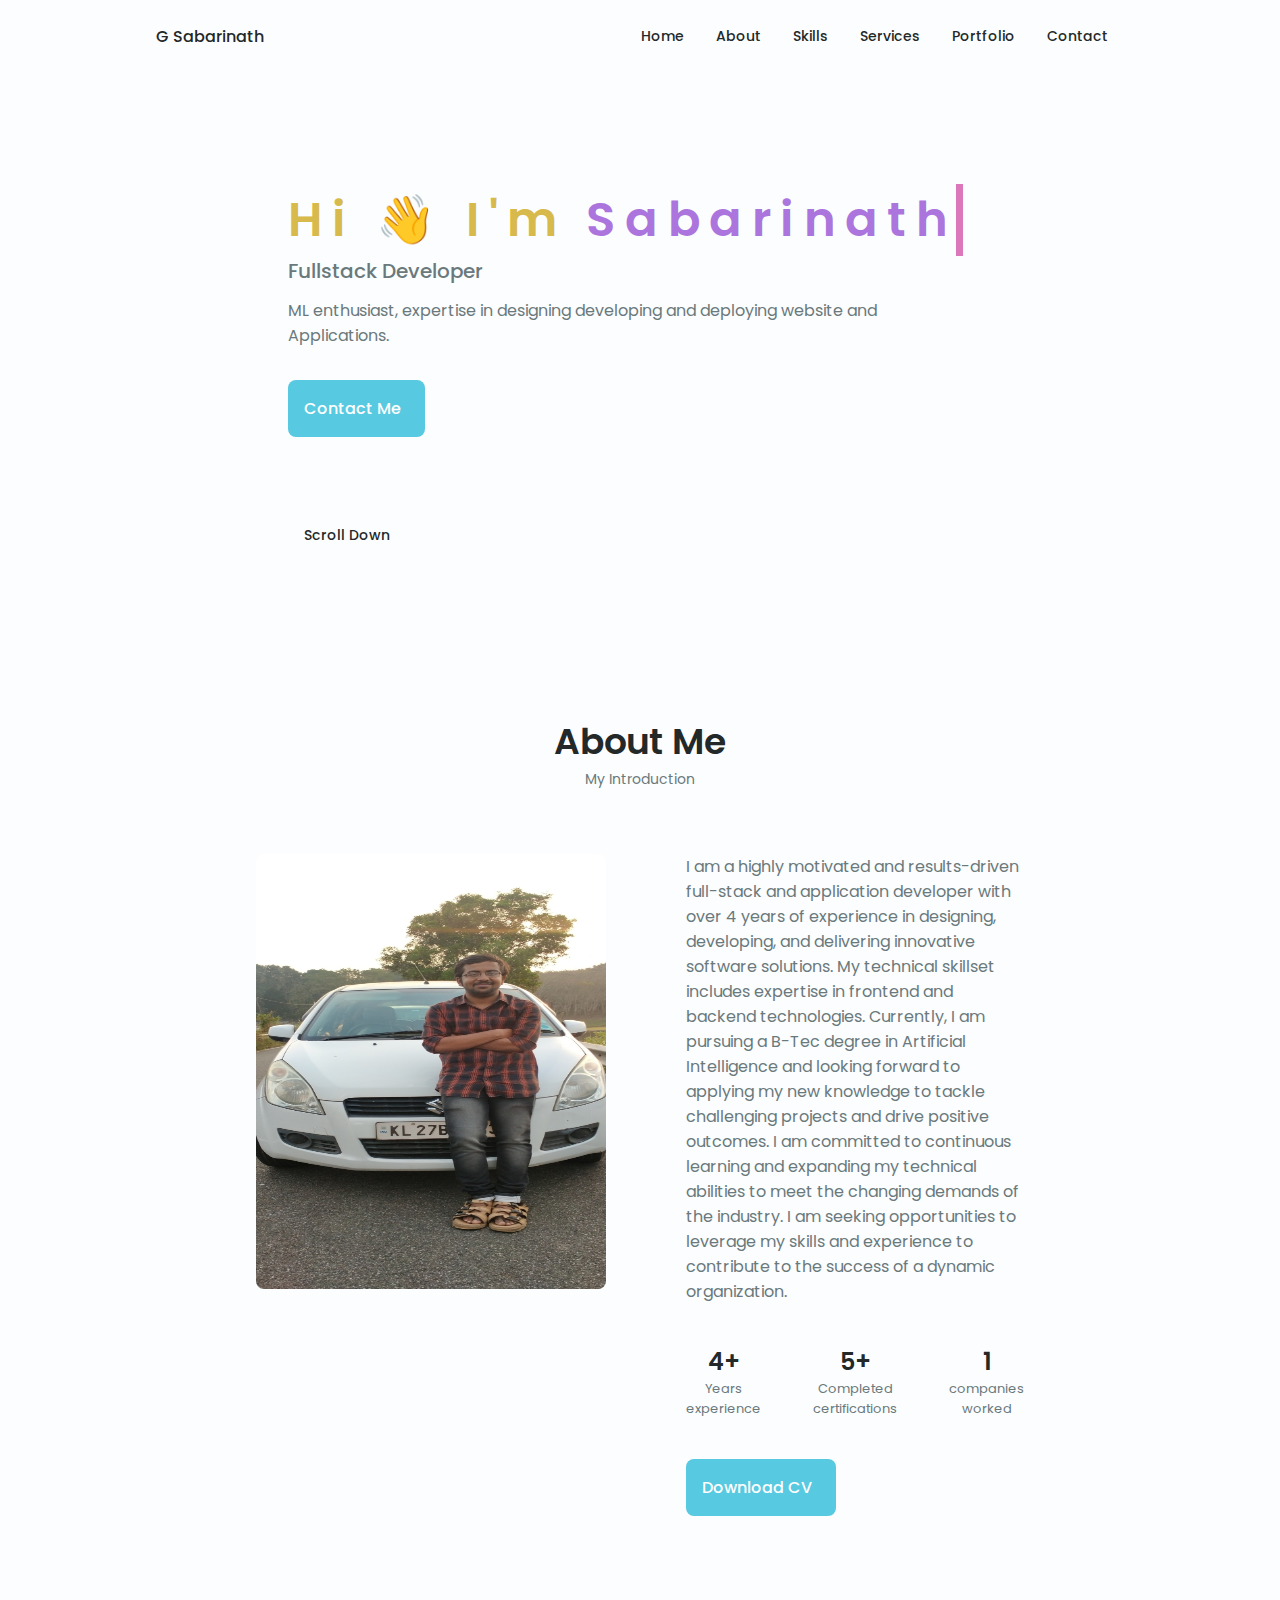
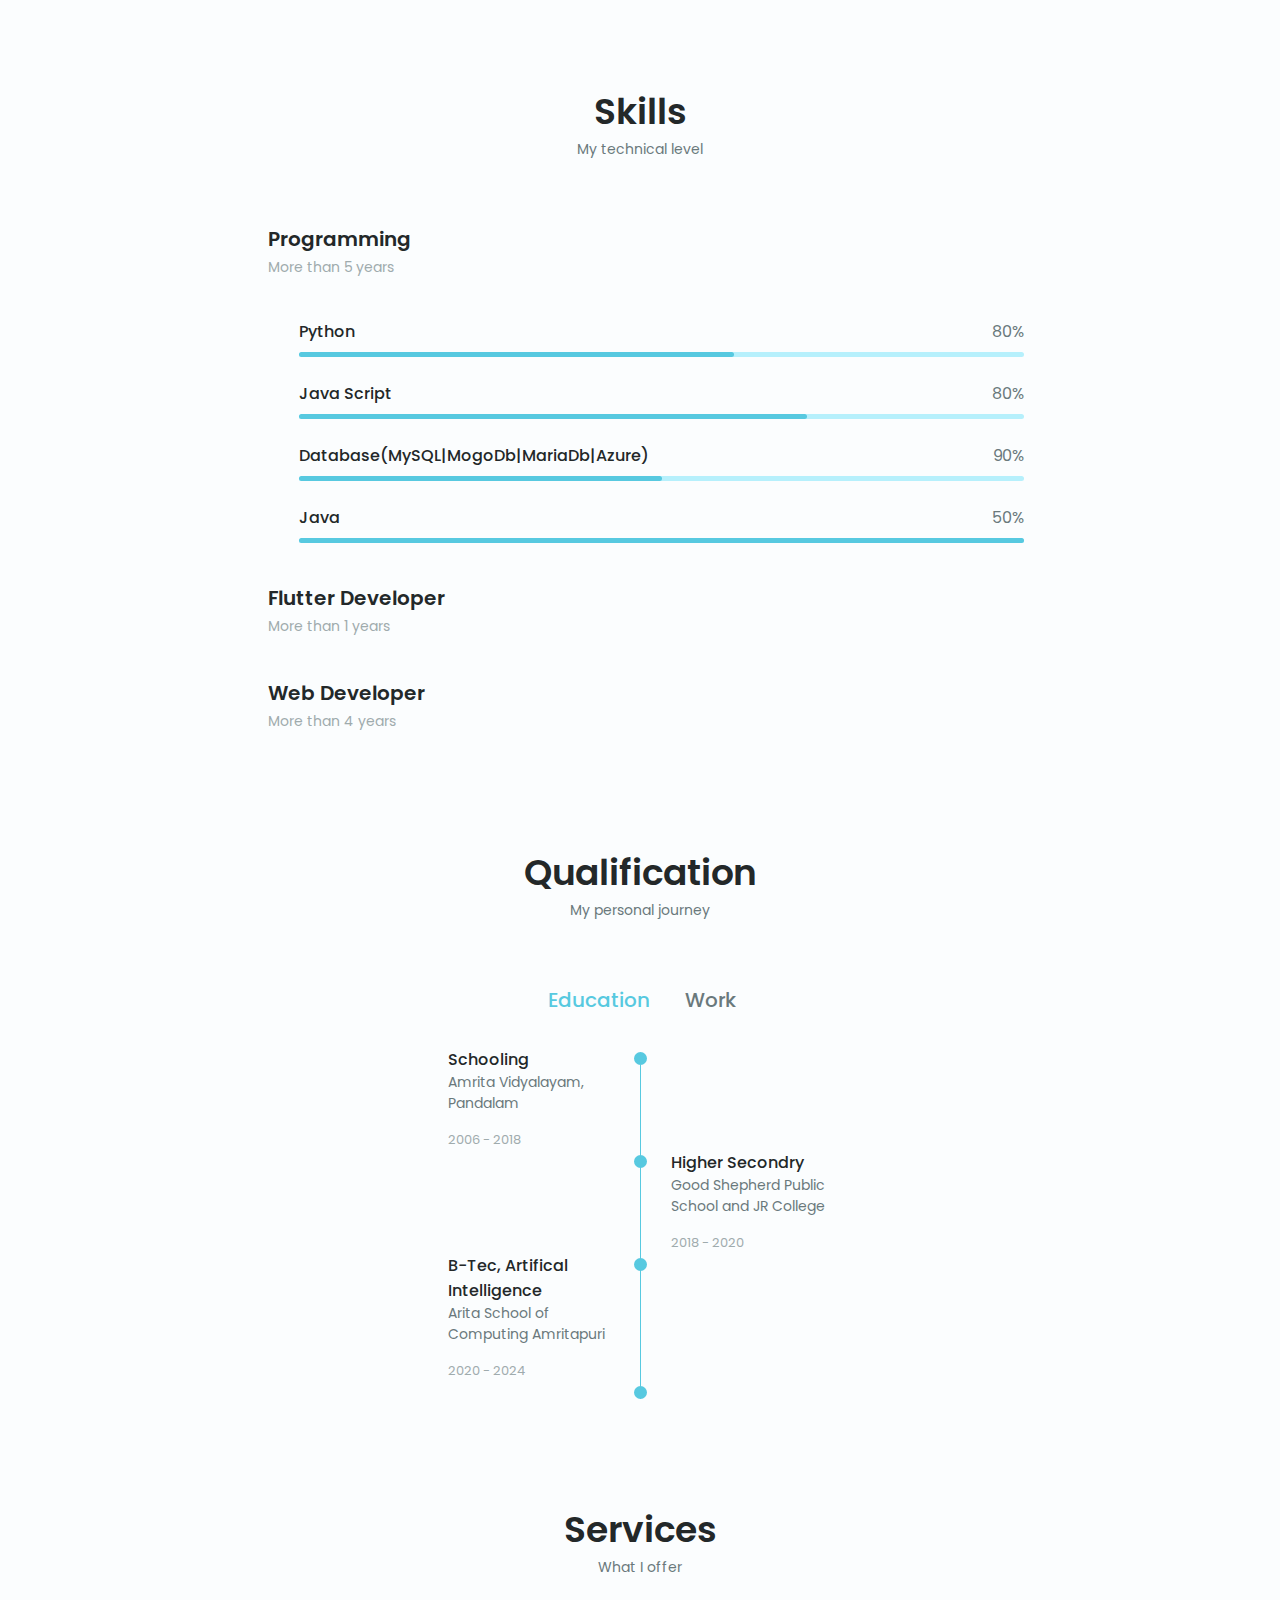
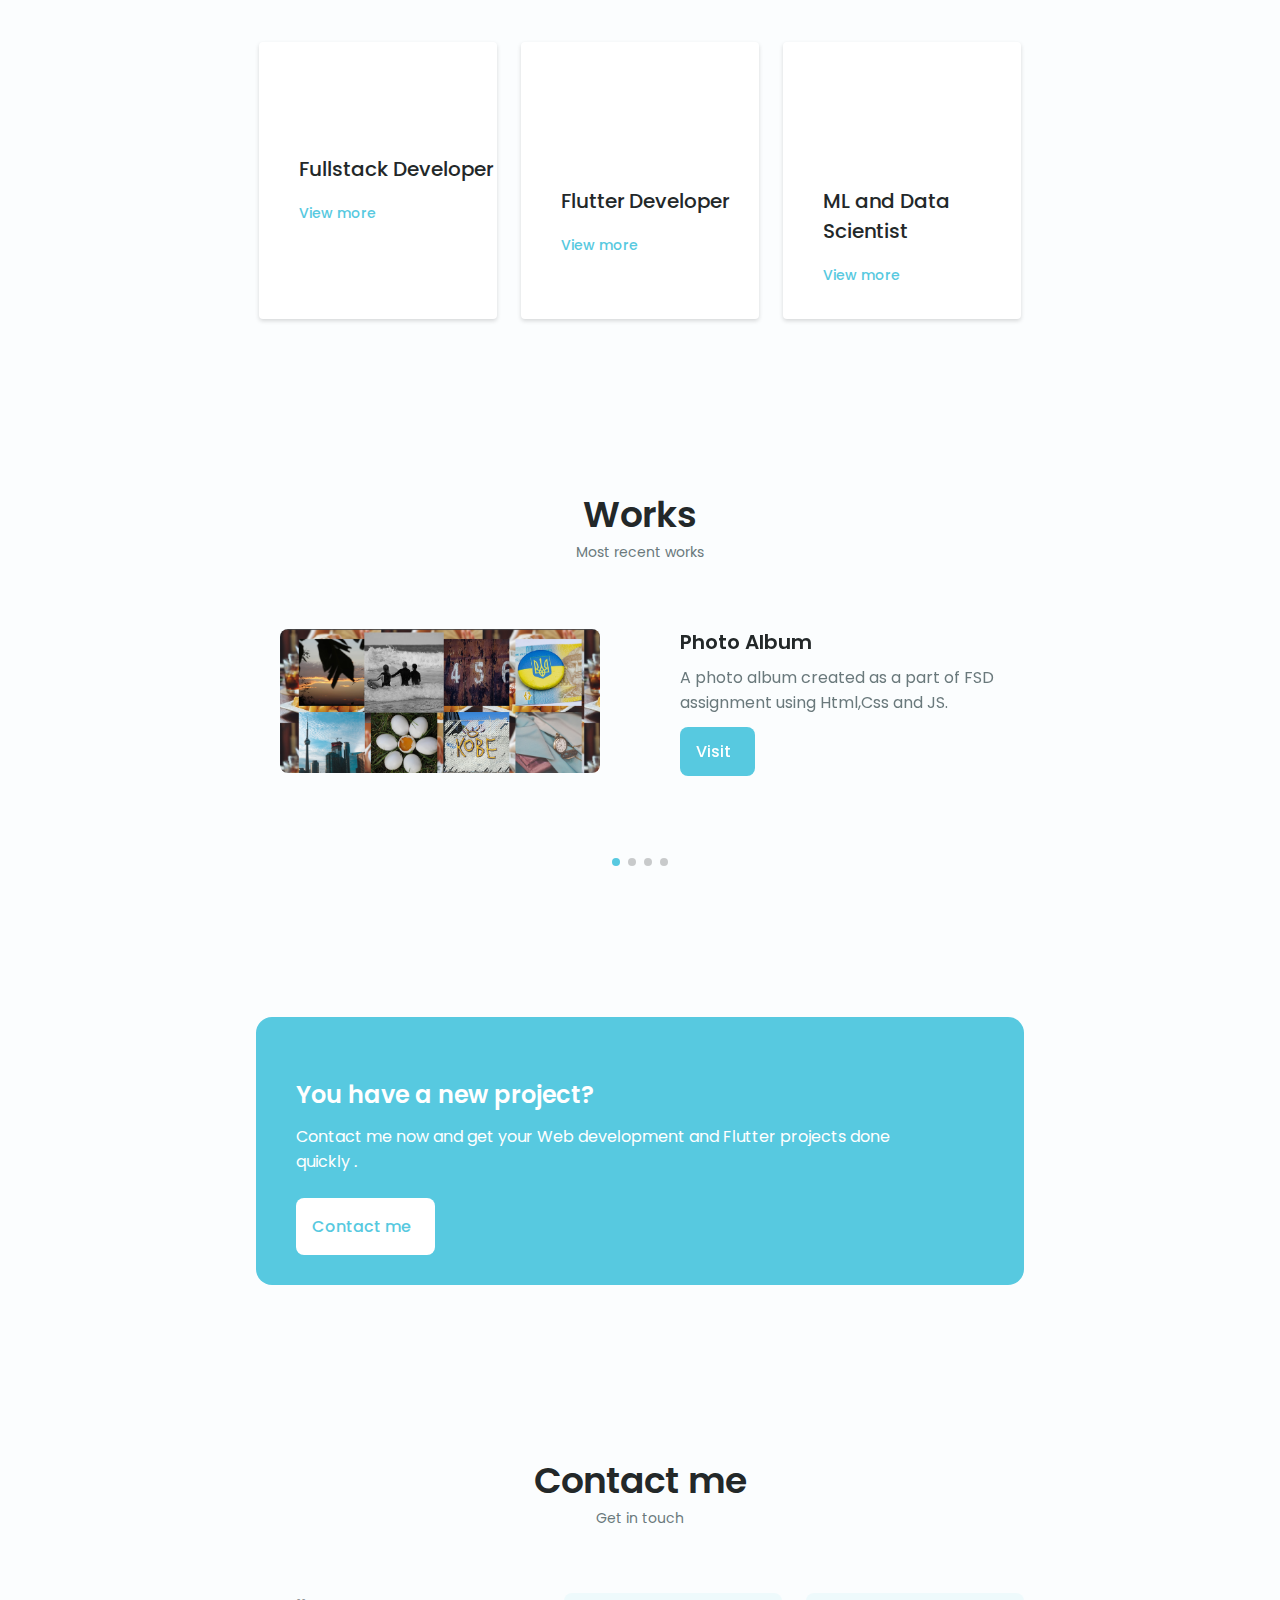
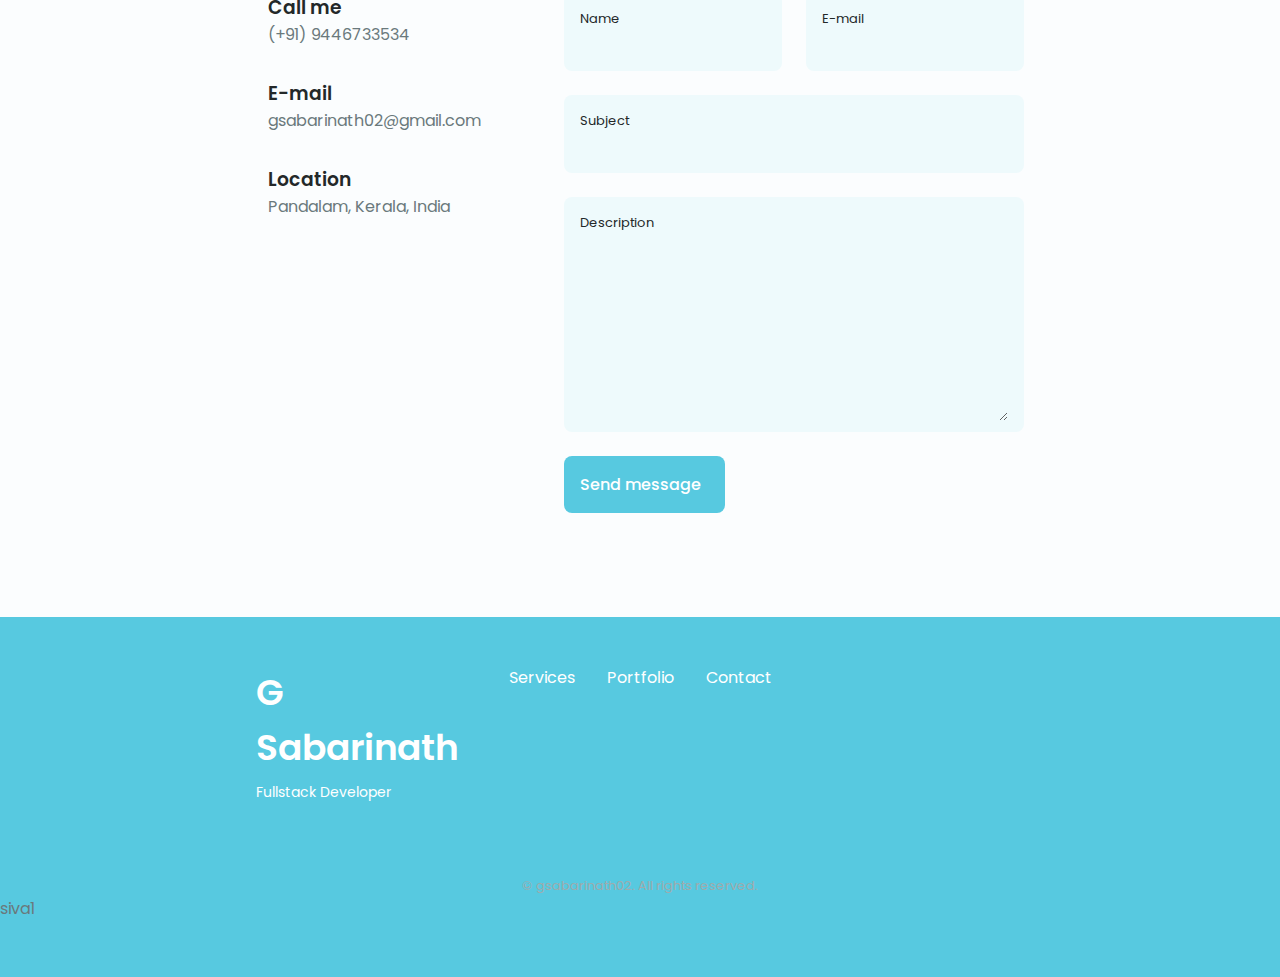
==== commit 30691386: "Siva_works added" ====
--- a/index.html
+++ b/index.html
@@ -801,6 +801,7 @@
                 </div>
             </div>
             <p class="footer__copy">&#169; gsabarinath02. All rights reserved.</p>
+            <p><a href="./Siva_works/siva.html"></a>siva1</p>
         </div>
     </footer>
 
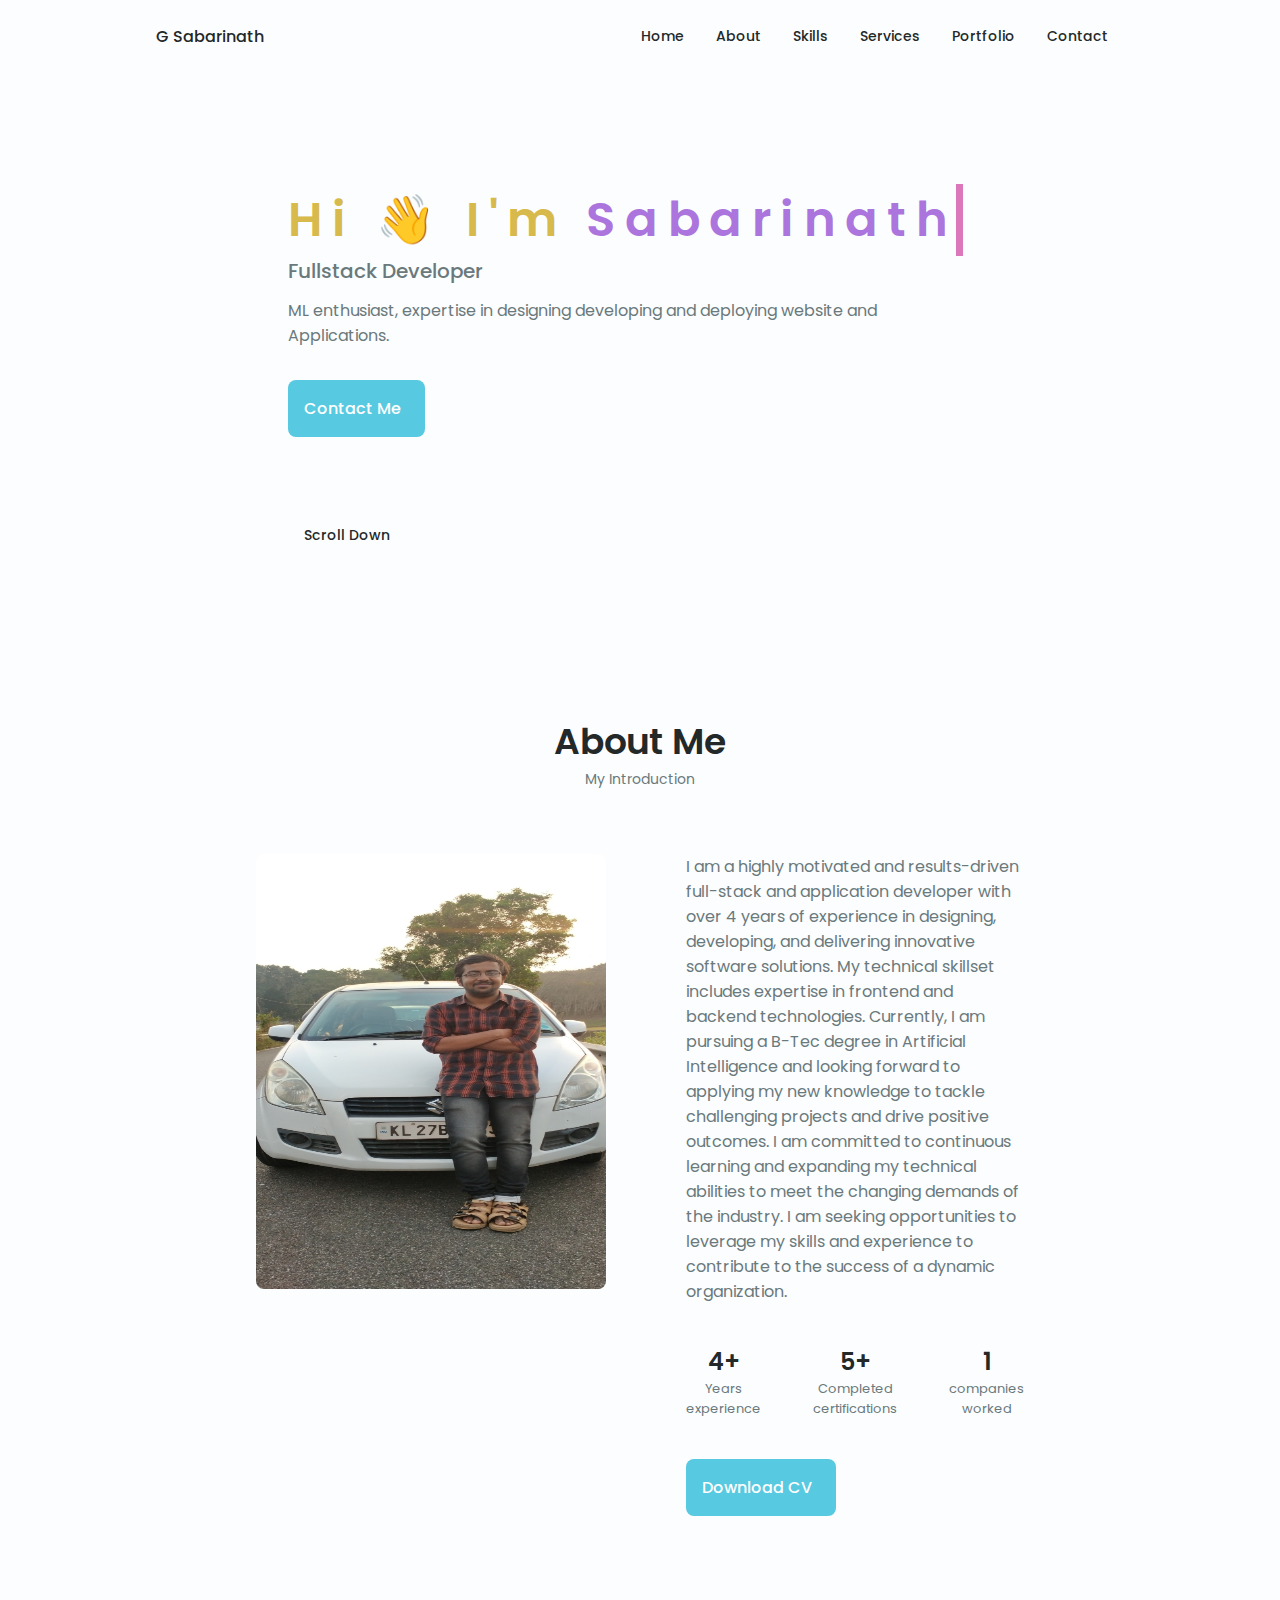
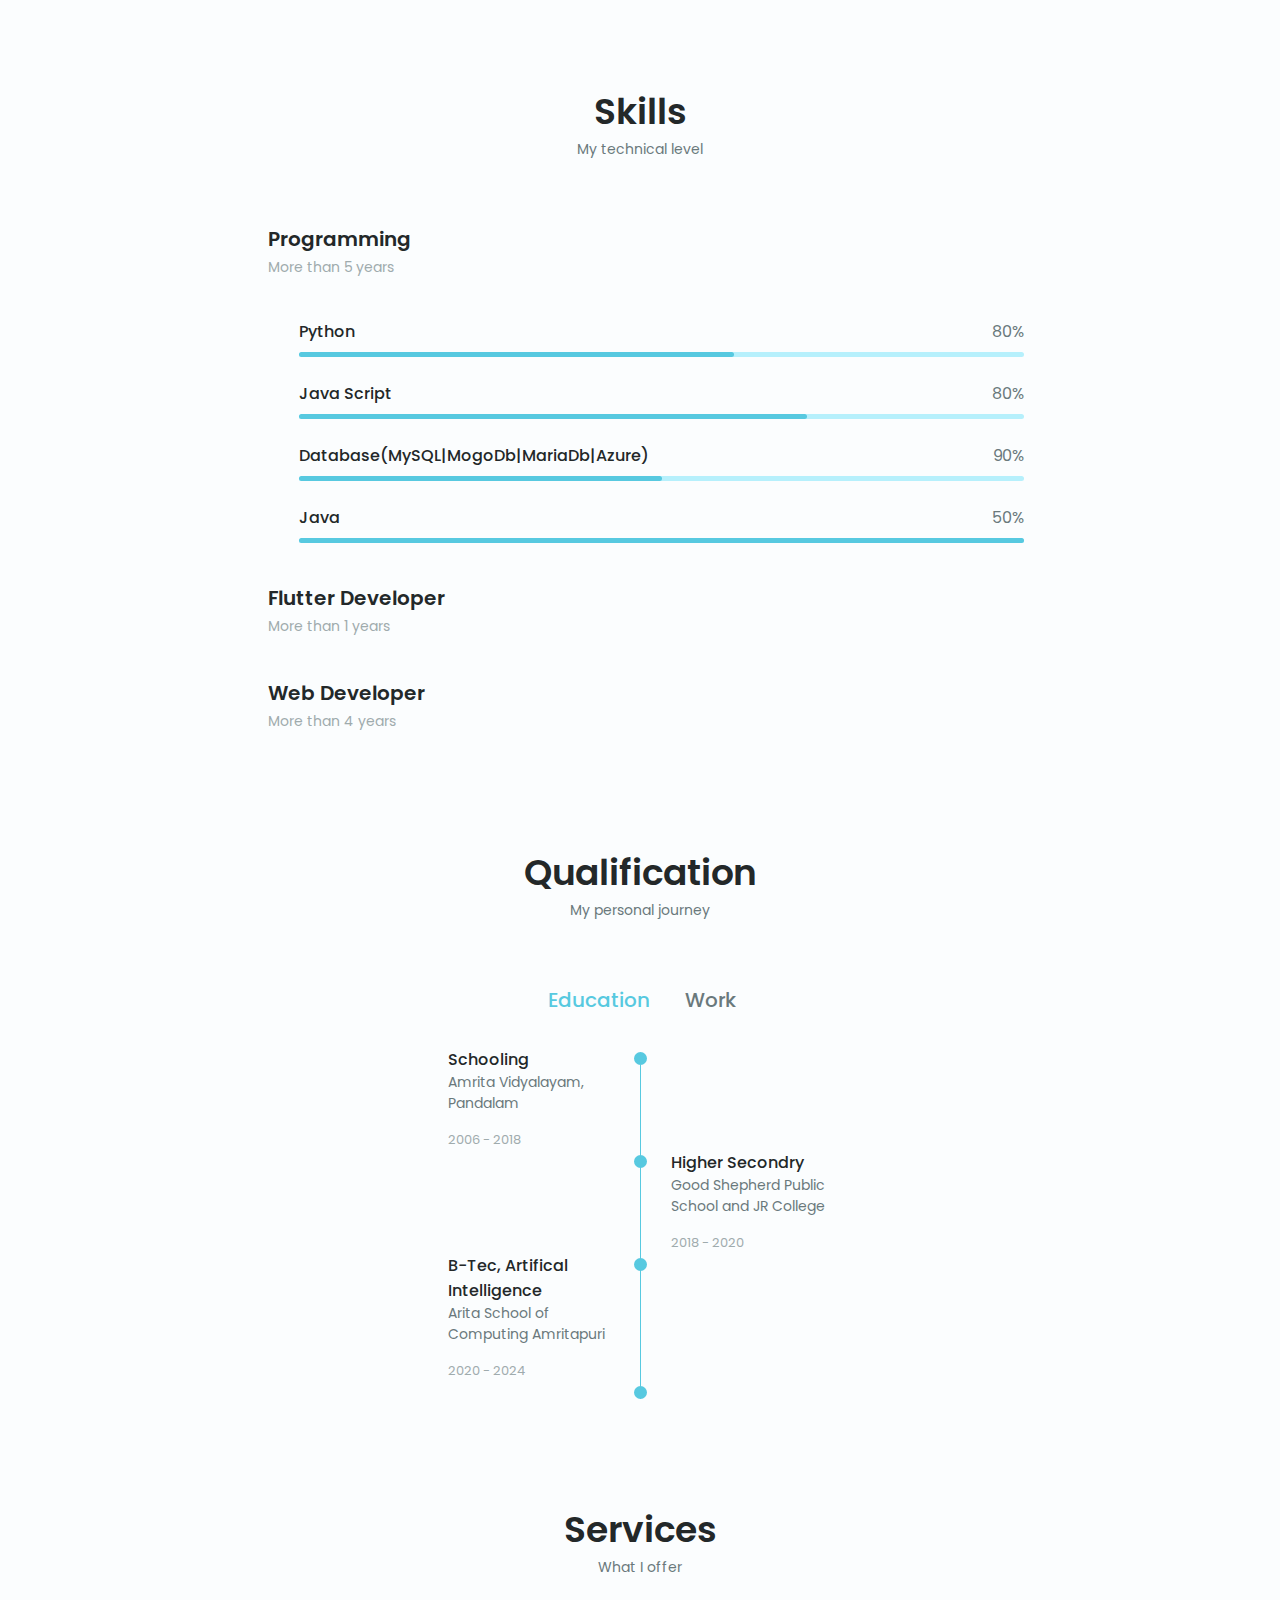
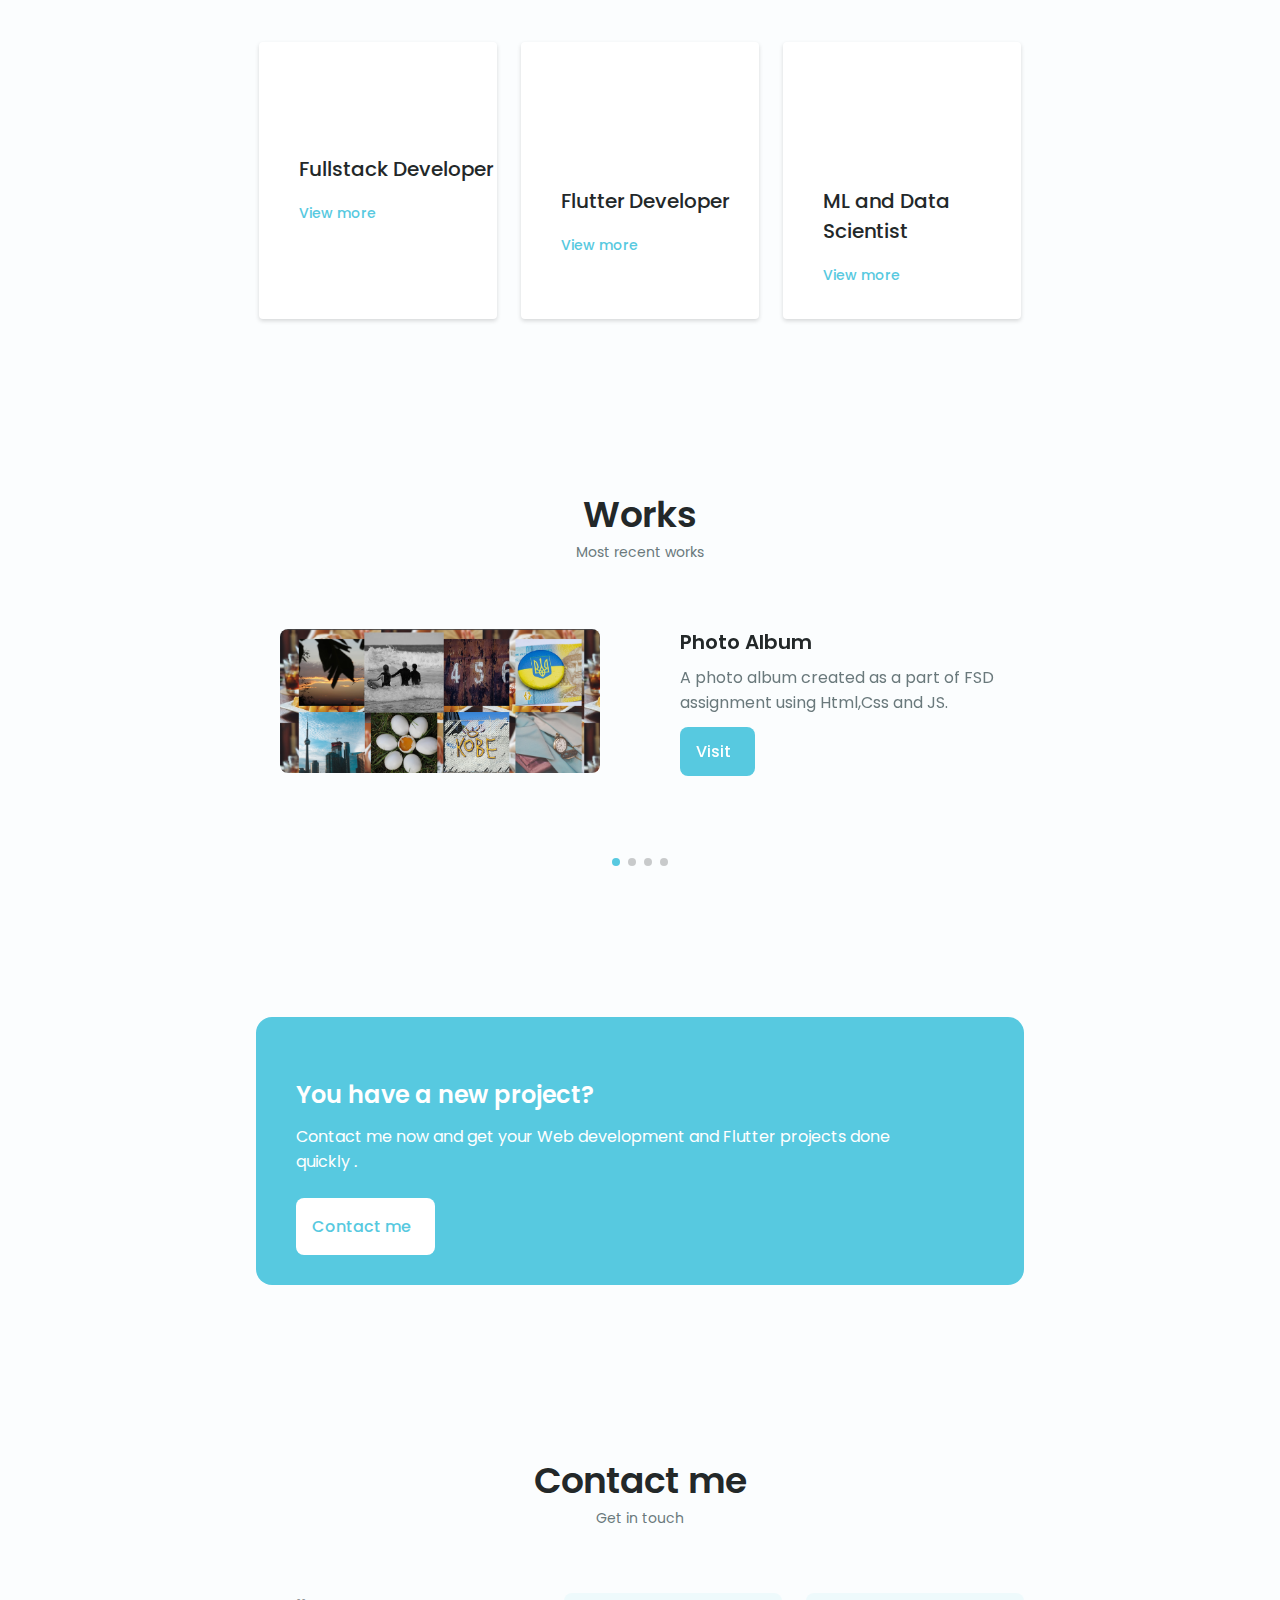
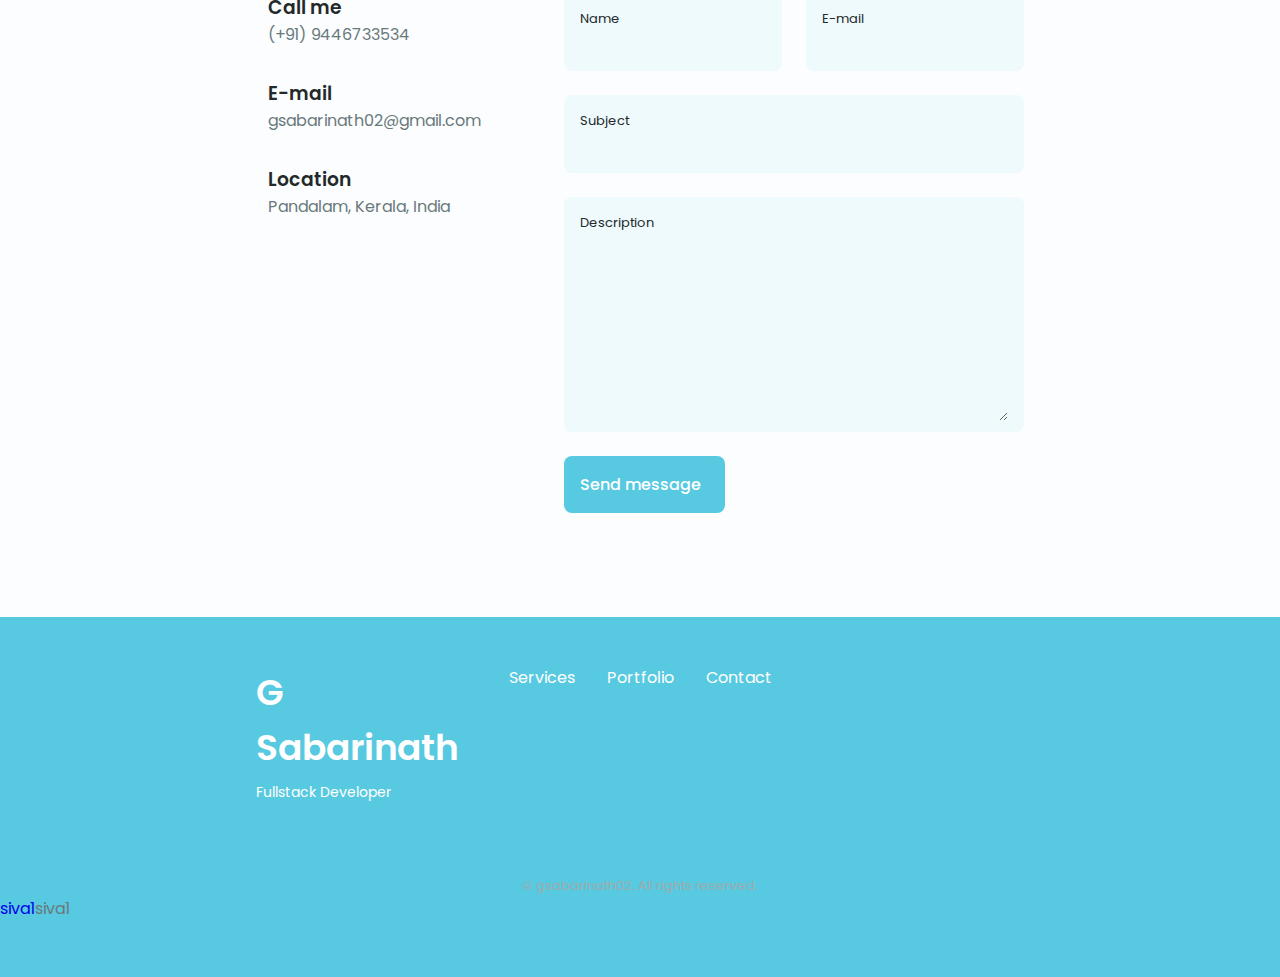
==== commit 428f686a: "Siva_works added" ====
--- a/index.html
+++ b/index.html
@@ -801,7 +801,7 @@
                 </div>
             </div>
             <p class="footer__copy">&#169; gsabarinath02. All rights reserved.</p>
-            <p><a href="./Siva_works/siva.html"></a>siva1</p>
+            <p><a href="./Siva_works/siva.html">siva1</a>siva1</p>
         </div>
     </footer>
 
